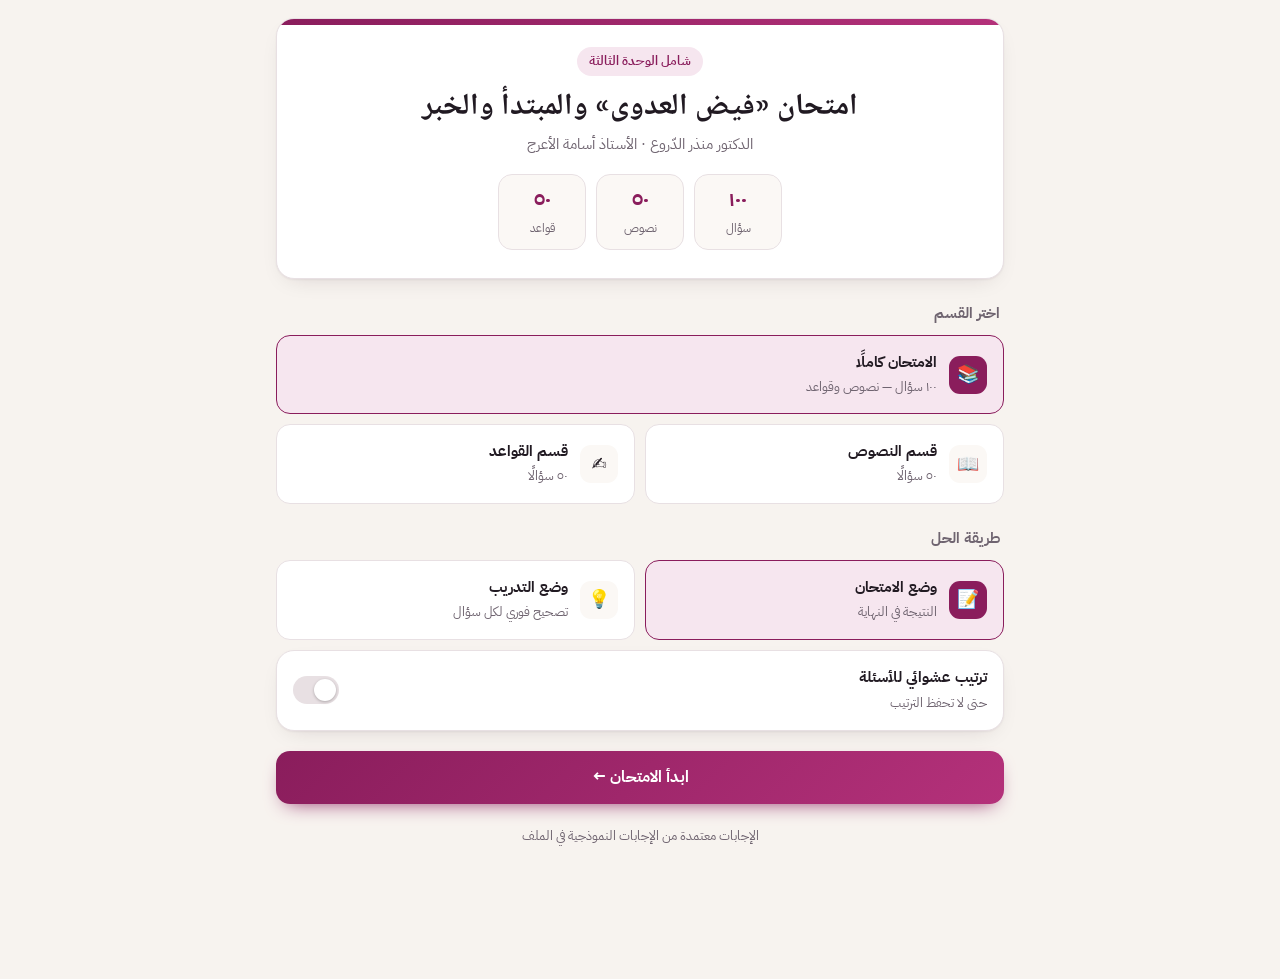
==== index.html @ 23f679b4 "Add interactive Unit 3 exam site Co-Authored-By: Claude Opus 5.5 <noreply@anthropic.com> Claude-Sess" ====
<!DOCTYPE html>
<html lang="ar" dir="rtl">
<head>
<meta charset="utf-8">
<meta name="viewport" content="width=device-width, initial-scale=1">
<title>امتحان الوحدة الثالثة — 100 سؤال</title>
<link rel="preconnect" href="https://fonts.googleapis.com">
<link rel="preconnect" href="https://fonts.gstatic.com" crossorigin>
<link href="https://fonts.googleapis.com/css2?family=IBM+Plex+Sans+Arabic:wght@400;500;600;700&family=Noto+Naskh+Arabic:wght@500;600;700&display=swap" rel="stylesheet">
<style>
:root{
  --bg:#f7f3ef; --surface:#ffffff; --surface-2:#fbf8f5; --ink:#211a22; --muted:#6f6470; --line:#e8e0e3;
  --brand:#8a1d5c; --brand-2:#b4317a; --brand-soft:#f6e6ef; --ok:#1f8a5b; --ok-soft:#e3f4ec; --bad:#c23b3b; --bad-soft:#fbe7e7;
  --warn:#c98a12; --shadow:0 1px 2px rgba(40,10,30,.05),0 8px 24px -12px rgba(40,10,30,.18); --r:18px;
}
@media (prefers-color-scheme:dark){:root{
  --bg:#151116; --surface:#1f1920; --surface-2:#251e26; --ink:#f3ecf1; --muted:#a998a4; --line:#352b35;
  --brand:#e05aa3; --brand-2:#f27dbb; --brand-soft:#3a2032; --ok:#3fbf87; --ok-soft:#173327; --bad:#ef6b6b; --bad-soft:#3a1d1d;
  --shadow:0 1px 2px rgba(0,0,0,.3),0 10px 30px -14px rgba(0,0,0,.6);}}
*{box-sizing:border-box;-webkit-tap-highlight-color:transparent}
html,body{margin:0;background:var(--bg);color:var(--ink);font-family:"IBM Plex Sans Arabic",system-ui,sans-serif;line-height:1.6}
button{font:inherit;color:inherit;cursor:pointer;border:0;background:none}
.wrap{max-width:760px;margin:0 auto;padding:18px 16px 120px}
.hidden{display:none!important}
.card{background:var(--surface);border:1px solid var(--line);border-radius:var(--r);box-shadow:var(--shadow)}
/* start */
.hero{padding:28px 22px;text-align:center;position:relative;overflow:hidden}
.hero::before{content:"";position:absolute;inset:0 0 auto 0;height:6px;background:linear-gradient(90deg,var(--brand),var(--brand-2))}
.eyebrow{display:inline-block;font-size:13px;font-weight:600;color:var(--brand);background:var(--brand-soft);padding:4px 12px;border-radius:99px}
h1{font-family:"Noto Naskh Arabic",serif;font-size:30px;margin:12px 0 4px;line-height:1.35}
.sub{color:var(--muted);margin:0;font-size:15px}
.stats{display:flex;justify-content:center;gap:10px;margin-top:18px;flex-wrap:wrap}
.stat{background:var(--surface-2);border:1px solid var(--line);border-radius:14px;padding:8px 14px;min-width:88px}
.stat b{display:block;font-size:20px;color:var(--brand)}
.stat span{font-size:12px;color:var(--muted)}
.section-title{font-weight:700;font-size:15px;margin:22px 4px 10px;color:var(--muted)}
.choices{display:grid;gap:10px}
.choices.two{grid-template-columns:1fr 1fr}
.choice{display:flex;align-items:center;gap:12px;padding:14px 16px;text-align:right;border:1.5px solid var(--line);border-radius:14px;background:var(--surface);transition:.15s}
.choice .ic{width:38px;height:38px;border-radius:11px;display:grid;place-items:center;background:var(--surface-2);font-size:18px;flex:none}
.choice b{display:block;font-size:15px}
.choice small{color:var(--muted);font-size:12.5px}
.choice[aria-pressed="true"]{border-color:var(--brand);background:var(--brand-soft)}
.choice[aria-pressed="true"] .ic{background:var(--brand);color:#fff}
.toggle-row{display:flex;align-items:center;justify-content:space-between;padding:14px 16px;margin-top:10px}
.switch{width:46px;height:28px;border-radius:99px;background:var(--line);position:relative;transition:.2s;flex:none}
.switch::after{content:"";position:absolute;top:3px;right:3px;width:22px;height:22px;border-radius:50%;background:#fff;transition:.2s;box-shadow:0 1px 3px rgba(0,0,0,.25)}
.switch[aria-checked="true"]{background:var(--brand)}
.switch[aria-checked="true"]::after{right:21px}
.btn{display:inline-flex;align-items:center;justify-content:center;gap:8px;padding:14px 20px;border-radius:14px;font-weight:700;font-size:16px;transition:.15s}
.btn.primary{background:linear-gradient(135deg,var(--brand),var(--brand-2));color:#fff;box-shadow:0 8px 20px -10px var(--brand)}
.btn.primary:active{transform:scale(.98)}
.btn.ghost{border:1.5px solid var(--line);background:var(--surface)}
.btn.block{width:100%}
.resume{margin-top:12px;padding:14px 16px;display:flex;gap:12px;align-items:center;justify-content:space-between;border-color:var(--brand)}
/* quiz */
.topbar{position:sticky;top:0;z-index:10;background:color-mix(in srgb,var(--bg) 88%,transparent);backdrop-filter:blur(10px);-webkit-backdrop-filter:blur(10px);padding:10px 16px 8px;border-bottom:1px solid var(--line)}
.topbar .in{max-width:760px;margin:0 auto}
.tb-row{display:flex;align-items:center;justify-content:space-between;gap:10px}
.pill{font-size:13px;font-weight:600;padding:5px 11px;border-radius:99px;background:var(--surface);border:1px solid var(--line);display:inline-flex;gap:6px;align-items:center}
.progress{height:6px;background:var(--line);border-radius:99px;margin-top:9px;overflow:hidden}
.progress i{display:block;height:100%;background:linear-gradient(90deg,var(--brand),var(--brand-2));border-radius:99px;transition:width .3s}
.qcard{padding:20px 18px;margin-top:16px}
.qmeta{display:flex;justify-content:space-between;align-items:center;margin-bottom:10px}
.tag{font-size:12px;font-weight:700;padding:4px 10px;border-radius:99px;background:var(--brand-soft);color:var(--brand)}
.flag{font-size:13px;color:var(--muted);padding:6px 10px;border-radius:10px;border:1px solid var(--line)}
.flag[aria-pressed="true"]{color:var(--warn);border-color:var(--warn)}
.qnum{font-size:13px;color:var(--muted);font-weight:600}
.qtext{font-family:"Noto Naskh Arabic",serif;font-size:20px;font-weight:600;line-height:1.85;margin:4px 0 16px;white-space:pre-line}
.qtext .quote{display:block;background:var(--surface-2);border-right:4px solid var(--brand);padding:10px 14px;border-radius:10px;margin-bottom:10px;font-size:18.5px}
.opts{display:grid;gap:10px}
.opt{display:flex;gap:12px;align-items:flex-start;text-align:right;padding:13px 14px;border:1.5px solid var(--line);border-radius:14px;background:var(--surface);font-size:16.5px;line-height:1.7;transition:.15s}
.opt .L{width:32px;height:32px;flex:none;border-radius:10px;display:grid;place-items:center;font-weight:700;background:var(--surface-2);border:1px solid var(--line)}
.opt:hover{border-color:color-mix(in srgb,var(--brand) 45%,var(--line))}
.opt.sel{border-color:var(--brand);background:var(--brand-soft)}
.opt.sel .L{background:var(--brand);color:#fff;border-color:var(--brand)}
.opt.right{border-color:var(--ok);background:var(--ok-soft)}
.opt.right .L{background:var(--ok);color:#fff;border-color:var(--ok)}
.opt.wrong{border-color:var(--bad);background:var(--bad-soft)}
.opt.wrong .L{background:var(--bad);color:#fff;border-color:var(--bad)}
.opt[disabled]{cursor:default}
.feedback{margin-top:14px;padding:12px 14px;border-radius:12px;font-weight:600;font-size:15px}
.feedback.ok{background:var(--ok-soft);color:var(--ok)}
.feedback.no{background:var(--bad-soft);color:var(--bad)}
.navbar{position:fixed;bottom:0;left:0;right:0;z-index:10;background:color-mix(in srgb,var(--surface) 92%,transparent);backdrop-filter:blur(12px);-webkit-backdrop-filter:blur(12px);border-top:1px solid var(--line);padding:12px 16px calc(12px + env(safe-area-inset-bottom))}
.navbar .in{max-width:760px;margin:0 auto;display:flex;gap:10px}
.navbar .btn{flex:1;padding:13px 10px}
.navbar .btn.grid{flex:0 0 56px}
/* sheet */
.overlay{position:fixed;inset:0;background:rgba(20,8,16,.45);z-index:30;display:flex;align-items:flex-end;justify-content:center;animation:fade .2s}
.sheet{width:100%;max-width:760px;max-height:82vh;overflow:auto;background:var(--surface);border-radius:22px 22px 0 0;padding:18px 16px calc(20px + env(safe-area-inset-bottom));animation:up .25s}
.sheet h3{margin:0 0 4px;font-size:18px}
.legend{display:flex;gap:12px;flex-wrap:wrap;font-size:12.5px;color:var(--muted);margin:6px 0 14px}
.legend i{display:inline-block;width:12px;height:12px;border-radius:4px;vertical-align:middle;margin-left:4px}
.grid10{display:grid;grid-template-columns:repeat(auto-fill,minmax(44px,1fr));gap:7px}
.cell{height:42px;border-radius:10px;border:1.5px solid var(--line);font-weight:700;font-size:14px;background:var(--surface);position:relative}
.cell.ans{background:var(--brand-soft);border-color:var(--brand);color:var(--brand)}
.cell.cur{outline:2.5px solid var(--ink);outline-offset:1px}
.cell.r{background:var(--ok-soft);border-color:var(--ok);color:var(--ok)}
.cell.w{background:var(--bad-soft);border-color:var(--bad);color:var(--bad)}
.cell.fl::after{content:"";position:absolute;top:4px;left:4px;width:7px;height:7px;border-radius:50%;background:var(--warn)}
.grid-head{font-weight:700;font-size:14px;color:var(--muted);margin:14px 0 8px}
.modal{background:var(--surface);border-radius:20px;padding:22px;max-width:380px;width:calc(100% - 32px);margin:auto;align-self:center;text-align:center;animation:pop .2s}
.modal h3{margin:0 0 6px}
.modal p{color:var(--muted);margin:0 0 18px}
.modal .row{display:flex;gap:10px}
.modal .row .btn{flex:1}
@keyframes fade{from{opacity:0}}@keyframes up{from{transform:translateY(40px);opacity:0}}@keyframes pop{from{transform:scale(.95);opacity:0}}
/* results */
.result-hero{padding:26px 18px;text-align:center}
.ring{width:170px;height:170px;margin:6px auto 10px;position:relative}
.ring svg{transform:rotate(-90deg)}
.ring .val{position:absolute;inset:0;display:grid;place-items:center;align-content:center}
.ring .val b{font-size:40px;line-height:1}
.ring .val span{color:var(--muted);font-size:14px;margin-top:4px}
.grade{font-family:"Noto Naskh Arabic",serif;font-size:24px;font-weight:700;margin:4px 0}
.breakdown{display:grid;grid-template-columns:repeat(3,1fr);gap:10px;margin-top:16px}
.bd{background:var(--surface-2);border:1px solid var(--line);border-radius:14px;padding:12px 6px}
.bd b{display:block;font-size:22px}
.bd span{font-size:12.5px;color:var(--muted)}
.secbars{margin-top:14px;padding:16px}
.sb{margin:6px 0 14px}
.sb:last-child{margin-bottom:4px}
.sb .h{display:flex;justify-content:space-between;font-weight:600;font-size:14.5px;margin-bottom:6px}
.sb .bar{height:10px;border-radius:99px;background:var(--line);overflow:hidden}
.sb .bar i{display:block;height:100%;border-radius:99px;background:linear-gradient(90deg,var(--brand),var(--brand-2))}
.actions{display:grid;grid-template-columns:1fr 1fr;gap:10px;margin-top:14px}
.tabs{display:flex;gap:8px;margin:22px 0 12px;overflow-x:auto}
.tab{padding:8px 14px;border-radius:99px;border:1.5px solid var(--line);font-weight:600;font-size:14px;white-space:nowrap;background:var(--surface)}
.tab[aria-selected="true"]{background:var(--ink);color:var(--bg);border-color:var(--ink)}
.rv{padding:16px;margin-bottom:10px}
.rv .qtext{font-size:17px;margin-bottom:10px}
.rv .opt{font-size:15px;padding:10px 12px}
.rv .opt .L{width:28px;height:28px}
.status{font-size:12px;font-weight:700;padding:3px 9px;border-radius:99px}
.status.ok{background:var(--ok-soft);color:var(--ok)}.status.no{background:var(--bad-soft);color:var(--bad)}.status.skip{background:var(--surface-2);color:var(--muted);border:1px solid var(--line)}
.empty{text-align:center;color:var(--muted);padding:30px}
.foot{text-align:center;color:var(--muted);font-size:12.5px;margin-top:22px}
@media (max-width:420px){h1{font-size:25px}.qtext{font-size:18.5px}.opt{font-size:15.5px}.choices.two{grid-template-columns:1fr}}
</style>
</head>
<body>

<!-- START -->
<section id="start" class="wrap">
  <div class="card hero">
    <span class="eyebrow">شامل الوحدة الثالثة</span>
    <h1>امتحان «فيض العدوى» والمبتدأ والخبر</h1>
    <p class="sub">الدكتور منذر الدّروع · الأستاذ أسامة الأعرج</p>
    <div class="stats">
      <div class="stat"><b>١٠٠</b><span>سؤال</span></div>
      <div class="stat"><b>٥٠</b><span>نصوص</span></div>
      <div class="stat"><b>٥٠</b><span>قواعد</span></div>
    </div>
  </div>
  <div id="resumeBox"></div>

  <div class="section-title">اختر القسم</div>
  <div class="choices" id="secChoices">
    <button class="choice" data-sec="all" aria-pressed="true"><span class="ic">📚</span><span><b>الامتحان كاملًا</b><small>١٠٠ سؤال — نصوص وقواعد</small></span></button>
    <div class="choices two">
      <button class="choice" data-sec="t" aria-pressed="false"><span class="ic">📖</span><span><b>قسم النصوص</b><small>٥٠ سؤالًا</small></span></button>
      <button class="choice" data-sec="g" aria-pressed="false"><span class="ic">✍️</span><span><b>قسم القواعد</b><small>٥٠ سؤالًا</small></span></button>
    </div>
  </div>

  <div class="section-title">طريقة الحل</div>
  <div class="choices two" id="modeChoices">
    <button class="choice" data-mode="exam" aria-pressed="true"><span class="ic">📝</span><span><b>وضع الامتحان</b><small>النتيجة في النهاية</small></span></button>
    <button class="choice" data-mode="practice" aria-pressed="false"><span class="ic">💡</span><span><b>وضع التدريب</b><small>تصحيح فوري لكل سؤال</small></span></button>
  </div>

  <div class="card toggle-row">
    <span><b style="font-size:15px">ترتيب عشوائي للأسئلة</b><br><small style="color:var(--muted)">حتى لا تحفظ الترتيب</small></span>
    <button class="switch" id="shuffleSw" role="switch" aria-checked="false" aria-label="ترتيب عشوائي"></button>
  </div>

  <div style="margin-top:20px"><button class="btn primary block" id="startBtn">ابدأ الامتحان ←</button></div>
  <p class="foot">الإجابات معتمدة من الإجابات النموذجية في الملف</p>
</section>

<!-- QUIZ -->
<section id="quiz" class="hidden">
  <div class="topbar"><div class="in">
    <div class="tb-row">
      <span class="pill" id="counter">١ / ١٠٠</span>
      <span class="pill" id="scorePill" style="display:none"></span>
      <span class="pill">⏱ <span id="timer">00:00</span></span>
      <button class="pill" id="finishTop" style="color:var(--brand);border-color:var(--brand)">إنهاء</button>
    </div>
    <div class="progress"><i id="prog"></i></div>
  </div></div>
  <div class="wrap" style="padding-top:0">
    <div class="card qcard" id="qcard"></div>
  </div>
  <div class="navbar"><div class="in">
    <button class="btn ghost" id="prevBtn">→ السابق</button>
    <button class="btn ghost grid" id="gridBtn" aria-label="خريطة الأسئلة">▦</button>
    <button class="btn primary" id="nextBtn">التالي ←</button>
  </div></div>
</section>

<!-- RESULTS -->
<section id="results" class="wrap hidden"></section>

<div id="layer"></div>

<script>
const KEY_T = "ج ب د ب أ ج ج د أ د ب ب ج ب ب ب ج أ ج أ ج ب د ب ب ج ب ج ج ب ب د ب أ ب أ د ج أ د ج أ ج ج ج ب د د أ د".split(" ");
const KEY_G = "ج أ ب د ب ج أ ب أ ج د ب ج أ ب د أ ج ب د د أ ب ج أ د ج ب أ د ب ج أ أ ج د أ ج ب د أ أ ب د أ ج ب أ د د".split(" ");

const TEXTS = [
["الفنّ النثريّ الذي ينتمي إليه نصّ (فيض العدوى):",["خاطرة","مذكّرات","مقالة علميّة","قصّة قصيرة"]],
["الكتاب الذي أُخذ منه نصّ (فيض العدوى) وقام بترجمته مصطفى إبراهيم فهمي:",["الأدبيّات العلميّة: جائحة الوباء العالمي القادمة (جون ميلر)","الفيض: أمراض الحيوانات المعدية، وجائحة الوباء التالية بين البشر (ديفيد كوامن)","الفيروسات المراوغة: استراتيجية الكمون في العائل الخازن (روبرت ستون)","أمراض العصر: فيض العدوى واستئصال الأمراض الحيوانية (مايكل براون)"]],
["الفرق بين المفترسات والمُمرِضات من حيث تعامل كلٍّ منها مع الفرائس:",["المفترسات وحوش كبيرة نسبيًا تأكل فرائسها من الداخل، والممرضات كائنات دقيقة تأكل فرائسها من الخارج.","الممرضات تتخذ من الكائن الحي عائلًا خازنًا تفترسه من الخارج، والمفترسات تفترسه من الداخل.","الممرضات تهاجم الكائن الحي من الخارج بوصفها كيانًا معديًا، والمفترسات تأكل فرائسها من الداخل.","المفترسات وحوش كبيرة نسبيًا تأكل فرائسها من الخارج، والممرضات وحوش صغيرة تفترسها من الداخل."]],
["(هَلْ يُمْكِنُ لِشَيْءٍ لا يُرى أَنْ يُحيطَ بِنا، وَأَنْ يَكونَ قادِرًا عَلى أَنْ يَهْزِمَ مَدينَةً كامِلَةً؟)\nالأثر الفنيّ الذي حقّقه افتتاح النصّ بأسلوب الاستفهام:",["تقرير حقيقة قدرة الأمراض على هزيمة المدن وتأكيد انتشارها السريع.","جذب الانتباه وإثارة الفضول للتفكير في خطورة الممرضات وقدرتها على الانتشار.","نفي إمكانية رؤية الكائنات الدقيقة التي تسبب الأمراض المعدية وتدميرها.","التعجب من قدرة الكائنات الصغيرة على إرساء نفسها داخل فرائسها من الخارج."]],
["ما يترتّب على (وثوب جرثومةٍ من أحد الحيوانات إلى البشر، وإرساء نفسها فيه):",["حدوث مرضٍ حيوانيّ مشترك؛ ممّا قد يسبّب المرض أو الموت للإنسان.","تحوّل الجرثومة إلى سلالةٍ غير مُعدية تزول مع الوقت.","القضاء التامّ على الناقل الحيوانيّ الأصليّ للجرثومة.","ضعف شدّة الفيروس وتلاشيه داخل الخلايا البشريّة."]],
["معنى كلمة (الكيان) في عبارة: (وَتَنْجَحُ في إرساءِ نَفْسِها فيهِ بِوَصْفِها كِيانًا مُعْدِيًا):",["التجدّد والنموّ","الاستقرار والتثبّت","الذات والوجود","القدرة والتأثير"]],
["القرون في عبارة: على الرغم من الجهود التي بُذلت على مدى قرون، مفردها قرن، ويعني:",["عشرة أعوام.","خمسة وعشرين عامًا.","مئة عام.","ألف عام."]],
["كلّ ممّا يأتي يترتّب على (فهم مصطلح المرض الحيوانيّ المشترك، أو المرض ذي المنشأ الحيوانيّ)، ما عدا:",["معرفة شيء جوهري عن أصول بعض الأمراض القاتلة في هذا العصر.","فهم عناوين تشير إلى التهديد بجائحة وباء عالمي.","فهم أسماء أمراض كإنفلونزا الخنازير وإنفلونزا الطيور وجنون البقر.","السيطرة التامة على حركة الحيوانات داخل أسواق الحيوانات الحية."]],
["وصف الكاتب مصطلح \"المرض الحيوانيّ المشترك\" بأنّه يبدو من المستقبل؛ لأنّ:",["مصيره الاستعمال بكثافة في القرن الحادي والعشرين.","حتمية اختفاء هذه الأمراض سيكون في المستقبل القريب بفضل الطب.","العلماء لم يستطيعوا التعامل معه في الماضي.","قدرته على التحوّل إلى وباء لا يصيب إلا الأجيال القادمة."]],
["(تَبَيَّنَ أَنَّ مَصْدَرَها الأَصْلِيَّ طَيْرٌ مائِيٌّ بَرِّيٌّ، وَقَدْ تَسَبَّبَتْ في وَفاةِ خَمْسَةِ مَلايينِ إِنْسانٍ قَبْلَ أَنْ تَتَراجَعَ إِلى الْخَفاءِ).\nالإحالة التاريخية في هذه العبارة تعود إلى:",["جائحة فيروس كورونا عام ٢٠١٩م.","جميع أنواع الإنفلونزا البشرية المتناثرة.","إنفلونزا الطيور التي انبثقت مؤخرًا.","الإنفلونزا في العامين ١٩١٨-١٩١٩م."]],
["المقصود بكلمة (جائحة) في عبارة: (وَأَنْ نَفْهَمَ عَناوينَ تُشيرُ إِلى التَّهْديدِ بِجائِحَةِ وَباءٍ عالَمِيٍّ):",["المرض المحدود الذي يصيب فئة قليلة من الناس.","الوباء العظيم، والمصيبة التي تحلّ بالناس.","الكارثة الطبيعية كالزلازل والبراكين فقط.","الانخفاض المفاجئ في درجات الحرارة."]],
["يختلف (داء الكَلَب) عن النوع الآخر من الأمراض (الجديدة المتناثرة على نحوٍ لم يُفسَّر) في كونه:",["متناثرًا يصيب عددًا قليلًا ويختفي، بينما الجديدة تنتشر على نحو رهيب.","منتشرًا ومميتًا على نحو رهيب ويقتل بالآلاف، بينما الجديدة تصيب ضحايا قليلين وتختفي لسنوات.","يختبئ داخل العائل الخازن بشكل مستتر، بينما الجديدة تقيم كامنة في الرياح.","يعكس مفعول جرثومة قاتلة، بينما الجديدة لم تنجح في إرساء نفسها بوصفها كيانًا معديًا."]],
["الصفة التي يتميّز بها \"العائل الخازن\" بالنسبة للمرض الذي يحمل جرثومته هي أنّه:",["يعاني من أعراضه المرضية بشدّة.","يموت فور دخول الجرثومة إلى جسده.","لا يعاني هو من المرض.","يتعافى من الجرثومة بعد فترة قصيرة."]],
["يُعرَّف \"العائل الخازن\" بأنّه:",["كائن حيّ ينقل المرض ويعاني من أعراضه بشكل حادّ.","كائن حيّ يحمل الجرثومة المرضية ويؤويها على نحو مزمن، بينما لا يعاني هو من المرض.","جرثومة مرضية تنتشر سريعًا في الهواء والماء.","كائن حيّ يقضي على الجرثومة المرضية في جسده نهائيًا."]],
["المقصود بـ \"استراتيجية الكمون\" هو:",["القضاء التامّ على الجراثيم داخل الكائن الحيّ.","بقاء الجراثيم كامنة داخل العائل الخازن حتى تُتاح لها فرصة الانتقال والانتشار من جديد.","سرعة انتشار الجراثيم المباشرة بين الكائنات دون سكون.","تحوّل الجراثيم إلى كائنات نافعة داخل العائل الخازن."]],
["مفرد كلمة (الجُرذان) ومعناها:",["جَرذة، وهو الصغير من الفئران.","جُرَذ، وهو الكبير من الفئران.","جَريذ، وهو نوع من الزواحف.","جِرذ، وهو الفأر المائي."]],
["(لَكِنَّهُ سَيَظْهَرُ عِنْدَما تَعودُ بِهِ الرّيحُ مِنْ مَكانٍ آخَرَ، أَوْ رُبَّما يَكونُ لا يَزالُ يَتَسَكَّعُ عَنْ قُرْبٍ).\nتفسّر العبارة السابقة سلوك المرض في مرحلة:",["التكاثر داخل الكيان المعدي.","الاكتساح الوبائي الشامل.","الاختفاء المؤقت وعدم الزوال التام.","المقاومة والعلاج الطبي."]],
["المقصود بـ(يتسكّع) في عبارة \"يَتَسَكَّعُ عَنْ قُرْبٍ، هُنا وَهُناكَ، داخِلَ عائِلٍ خازِنٍ\":",["يتجوّل ويدور بلا هدف.","يتربّص بفرائسه بوعي كامل.","يتكاثر بأعداد ضخمة وسريعة.","يختبئ وينتظر الفرصة للقضاء على العائل."]],
["تُعدّ الفيروسات أكثر الجراثيم الممرضة خطرًا للأسباب الآتية، ما عدا:",["قدرتها على التطوّر السريع والمستمر.","إحداثها معدلات عالية من الوفيات.","امتلاكها وسيلة نقل تخصّها للسباحة والجري.","مراوغتها وعدم تأثّرها بالمضادات الحيوية."]],
["المقصود بقول الكاتب: (الفيروسات لا تستطيع أن تجري، ولا أن تمشي، ولا أن تسبح، لكنّها تركب):",["أنّ الفيروسات لا تتحرّك بنفسها، برًّا أو بحرًا، لكنّها تنتقل بوساطة الكائنات الحيّة ووسائل النقل.","فشل الفيروسات في التنقل الذاتي مما يحدّ من قدرتها على الوصول للبشر.","امتلاك الفيروسات أعضاء خاصّة تساعدها على الحركة والتنقّل الذاتي.","عجز الفيروسات التام عن إحداث العدوى خارج العائل الخازن."]],
["(الفيروسات لا تستطيع أن تجري، ولا أن تمشي، ولا أن تسبح، لكنّها تركب) غرض الكاتب من العبارة السابقة:",["ضعف الفيروسات وسهولة القضاء عليها.","أنّ الفيروسات كائنات بطيئة الانتقال لا تستطيع قطع المسافات البعيدة بين الدول.","سرعة انتشار الفيروسات، وخفاؤها، وخطورتها في العالم.","كيفية تكاثر الفيروسات داخل جسد المريض."]],
["جمال التصوير في قول العالِم (ستيفن مورس): «الفيروسات ليس لديها وسيلة تنقّل تخصّها، بيد أنّ كثيرًا منها يسافر حول العالم» هو أنّه صوّر الفيروسات بـ:",["كائنات ضعيفة لا قدرة لها على الحركة أو التأثير.","المسافر الذي ينتقل بين البلدان.","آلات حديثة تتنقل بسرعة فائقة عبر الحدود.","طيور مهاجرة تبحث عن طعامها."]],
["الجذور اللغوية للكلمات الآتية: (محدقة، مراوغة، سينبثق) على الترتيب:",["حدي، ريغ، نبق.","دقق، مرغ، بثق.","حدق، نبق، روغ.","حدق، روغ، بثق."]],
["(نجد في الأدبيات العلمية أنّه إذا كان ثمّة وباء كبير قادم فإنّه سيكون مرضًا حيوانيًا مشتركًا) المقصود بـ\"الأدبيات العلمية\" هو:",["المقالات الأدبية والقصائد التي تتناول القضايا العلمية.","مجموعة المنشورات العلمية في التخصّصات كافّة.","الكتب التاريخية التي توثّق نشأة العلوم القديمة.","الأبحاث الطبية المتخصّصة في الأمراض الحيوانية فقط."]],
["تشير الأدبيات العلمية إلى أنّ الوباء الكبير القادم سيكون:",["مرضًا يقتصر أثره على الحيوانات فقط.","مرضًا حيوانيًا مشتركًا.","مرضًا بكتيريًا ينتقل عبر المياه الملوّثة.","مرضًا ناتجًا عن التغيّرات المناخية المباشرة."]],
["الحادثة الواقعية التي أخرجت تحذيرات عالم الوبائيات (دونالد س. بيرك) من دائرة الاحتمالات النظرية إلى الواقع الملموس:",["جائحة الإنفلونزا عام ١٩١٨م والتي حصدت خمسة ملايين ضحية.","قدرة فيروس الإيدز على المراوغة في القرن الحادي والعشرين.","ظهور فيروس كورونا عام ٢٠١٩م وتحوّله إلى جائحة عالمية غير مسبوقة.","تفشي داء الكلب وجدري القردة في أسواق الحيوانات الحية."]],
["المقصود بالكلمة المخطوط تحتها في عبارة: (وبذلك نوفّر فرصةً لـ«فيض» العدوى):",["زوال","انتشار","إيقاف","كشف"]],
["تكمن أهمية (استشراف المستقبل) في مواجهة الجوائح في كل ما يأتي، ما عدا:",["الاستعداد المبكر لتطوير الأنظمة الصحية الاستيعابية.","نشر الوعي الصحي لتقليل انتقال وانتشار العدوى.","الاستسلام للكوارث الوبائية بوصفها خارج نطاق تحكم البشر.","وضع خطط للاستجابة السريعة والحد من الخسائر البشرية والاقتصادية."]],
["(يَنْبَغي لَنا أَنْ نُدْرِكَ أَنَّ هَذِهِ الأَوْبِئَةَ... تَنْجُمُ عَنْ عَوامِلَ قَدْ يُسَبِّبُها الإِنْسانُ، وَتَقَعُ في نِطاقِ تَحَكُّمِنا).\nيقصد بكلمة (نطاق) في هذا السياق:",["القدرة الجسدية.","البصيرة والفطنة.","الدائرة والحدود.","الاستشراف واليقظة."]],
["الذي يُعدّ خطّ الدفاع الأوّل في مواجهة الوباء أو الجائحة:",["الكوادر الطبية والأدوية المتطوّرة.","وعي الأفراد والمجتمعات، وسرعة الاستجابة.","المشافي الميدانية والأبحاث العلمية.","الإغلاقات الاقتصادية والقوانين الصارمة."]],
["الدور الأساسي لوعي الأفراد والتزامهم بالإجراءات الصحية في مواجهة الأوبئة هو:",["القضاء التامّ على الجراثيم.","الحدّ من انتشار الأوبئة وتقليل انتقال العدوى.","انتهاء الحاجة إلى الرعاية الطبية والعلاج.","سرعة إنتاج المطاعيم واللقاحات المضادة."]],
["كلّ ممّا يأتي من العوامل التي تزيد فرصة (فيض العدوى)، ما عدا:",["زيارة مضامير السباق وكهوف الخفافيش.","الإقامة في فنادق تحوي مرضى غرباء.","العيش بكثافات سكانية عالية في مدن كثيرة.","عدم تناول المضادات الحيوية عند الشعور بالمرض."]],
["(وَنَزورُ أَسْواقَ الحَيَواناتِ الحَيَّةِ، وَكُهوفَ الخَفافيشِ، وَمَضاميرَ السِّباقِ) مفرد كلمة (مضامير) ومعناها:",["ضمير، وهو السريرة والباطن.","مِضمار، وهو ميدان السباق.","مُضمَر، وهو المكان الضيّق.","ضامِر، وهو الشيء النحيف."]],
["المعنى البلاغيّ الذي خرج إليه أسلوب الاستفهام في عبارة: مَن الذي يستطيع أن يجادل في ذلك؟ هو:",["النفي.","التعجّب.","التقرير.","التهكّم."]],
["المقصود بكلمة (كَبْح) في قول الكاتب «إنّ سلوك الناس مهمّ جدًّا في كبح انتشار المرض المعدي» هو:",["الإسراع والتشجيع.","الإيقاف والمنع.","التغيير والتبديل.","الكشف والتشخيص."]],
["الغرض الرئيس الذي سعى الكاتب إلى إبرازه من خلال مقارنته بين الإنسان والفراش هو:",["أنّ الإنسان يمتاز ببصيرته، وقدرته على التفكير بوعي، بخلاف الفراش الذي يتحرّك بدافع الغريزة.","إظهار التشابه السلوكي بين الإنسان والفراش عند التعرّض للمخاطر الصحيّة.","التأكيد على أنّ العواطف والغرائز هي المحرّك الأوّل لقرارات الإنسان والحيوان.","إثبات العجز البشري أمام الأوبئة مقارنةً بسرعة تكيّف الكائنات الأخرى."]],
["(لَعَلَّ هَذا يَبْدو مُضْجِرًا؛ فَما يَعْنيهِ ذَلِكَ هُوَ أَنَّ الجُهْدَ الفَرْدِيَّ...). كلمة (مضجرًا) تدل على أنّ الأمر:",["مدهش ويبعث على التفاؤل.","مرعب ويفوق قدرة تحمّل البشر.","غامض ويصعب استيعابه.","مملّ وباعث على الضيق."]],
["الصورة الفنية في عبارة (أَوْ أَلّا يَسْقُطَ في وَحْلِ الْمُخَدِّراتِ وَإِبَرِ حَقْنِها الْمُلَوَّثَةِ):",["شبّه إبر المخدرات بجرثومة كامنة تهاجم الجسد من الداخل كالوحوش.","شبّه المخدرات بوحل يسهل غسله بمجرد تطبيق الفطنة الفردية.","شبّه المخدرات وحلًا يسقط فيه الإنسان، ويصعب الخروج منه.","شبّه الأمراض الحيوانية المشتركة بالوحل الذي تتكاثر فيه الجراثيم."]],
["جميع الآتية من سمات المقالة العلمية كما ظهرت في نص (فيض العدوى) ما عدا:",["العاطفة الجياشة والإغراق في التخيلات الرمزية المبهمة.","استخدام المصطلحات العلمية كالمرض الحيواني المشترك والعائل الخازن.","الاستناد إلى الحقائق والإحصائيات كعدد ضحايا إنفلونزا عام ١٩١٨م.","الاعتماد على التفسير والتعليل وربط الأسباب بالنتائج كتفسير أسباب انتشار العدوى."]],
["يُعدّ الشرح من سمات المقالة العلميّة، كلّ ممّا يأتي يمثّل هذه السمة، ما عدا:",["\"نعيش بكثافات عالية في مدن كثيرة، نكثّر آلافًا من الماشية والدواجن، كلها محبوسة بأعداد ضخمة..\"","\"نقيم في فنادق فيها غرباء مرضى\"","\"نزور أسواق الحيوانات الحيّة، وكهوف الخفافيش...\"","ذكر جائحة الإنفلونزا في عامي (١٩١٨-١٩١٩م)، ووفاة ملايين البشر بسببها."]],
["\"ثم نثِبُ إلى الطائرات، ونطير عائدين إلى الوطن، وبذلك نوفّر فرصةً لفيض العدوى التي سرعان ما تتحوّل إلى جائحة وبائية\"\nالسّمة الواردة في العبارة السابقة من سمات المقالة العلمية:",["الاستناد إلى الحقائق العلمية","الشرح","التدرّج المنطقيّ","الاعتماد على التفسير والتعليل وربط الأسباب بالنتائج"]],
["من سمات المقالة العلميّة (الاستناد إلى الحقائق العلمية)، العبارة التي تمثّل هذه السّمة:",["ذكر جائحة الإنفلونزا في عامي (١٩١٨-١٩١٩م)، ووفاة ملايين البشر بسببها","\"نقيم في فنادق فيها غرباء مرضى\"","\"نزور أسواق الحيوانات الحيّة، وكهوف الخفافيش...\"","نعيش بكثافات عالية في مدن كثيرة"]],
["يُعدّ استخدام المصطلحات العلمية من سمات المقالة العلميّة، كلّ ممّا يأتي يمثّل هذه السمة ما عدا:",["المرض الحيواني المشترك","الفيروسات","أسباب انتشار العدوى.","العائل الخازن"]],
["ورد مرض (الإيدز) في النص كدليل على:",["سرعة تحول الفيروسات إلى جائحة تقتل خمسة ملايين إنسان سنويًا.","قدرة العائل الخازن على التسكع والاختفاء لسنوات في أسواق الحيوانات.","مسؤولية السلوك البشري المباشرة في نقل الفيروس، وأنه يمثل مرضًا ذا منشأ حيواني.","فشل الأدبيات العلمية في استشراف المستقبل والتنبؤ بانبثاق الفيروسات الوشيكة."]],
["المقصود بكلمة (مُحدِقة) في عبارة: «إنّ الأخطار التي يطرحها المرض الحيوانيّ المشترك مُحدِقةٌ وشديدةٌ»:",["مخفيّة","مميتة","محيطة","بطيئة"]],
["الجذر اللغوي للكلمات (الناجمة، وشيكة، متيقظين) على الترتيب:",["نجو، شيك، يقظ.","نجم، وشك، يقظ.","نجم، شوك، قيظ.","نجو، وشك، قظظ."]],
["كلّ ممّا يلي يُعدّ من القيم الإيجابية التي يشتمل عليها النصّ، ما عدا:",["تعزيز الوعي الصحّي لدى الأفراد.","تحمّل المسؤولية الفردية في الوقاية من الأمراض.","التفكير الواعي في مواجهة الأخطار الصحّية.","الاكتفاء بالدور العلاجي وانتظار التدخّل الطبّي."]],
["كلّ ممّا يأتي من الإجراءات الفردية التي نص عليها الكاتب للحدّ من انتشار الكوارث الوبائية، ما عدا:",["عدم ارتياد مضامير السباق أو لمس الأشياء في الفنادق.","ألا يركب الفرد طائرة وهو يحس بالمرض وألا يسعل دون تغطية فمه.","التوقف عن استهلاك اللحوم والدواجن المحبوسة بأعداد ضخمة.","الامتناع المطلق عن استخدام المضادات الحيوية للسماح للمناعة بالتطور."]],
["(إنّ الأمر يتوقّف على السلوك البشري). يحمل هذا الاستنتاج دلالة على:",["مسؤولية الإنسان المباشرة وقدرته على التحكم في انتشار العدوى أو كبحها.","فشل الجهود من إمكانية استئصال الجراثيم الكامنة في الطبيعة.","عدم جدوى الأدبيات العلمية في ظل تطور الفيروسات المراوغة السريع.","حتمية الجائحة القادمة بغض النظر عن الجهد الفردي والفطنة الفردية."]],
["كلّ ممّا يلي يُعدّ من الإجراءات التي تُسهم في الحدّ من الآثار الكارثية للجوائح المستقبلية، ما عدا:",["نشر الوعي الصحّي بين الناس.","أخذ اللقاحات الوقائية والتطعيمات.","الكشف المبكر عن الأمراض ومراقبة انتشارها.","الاكتفاء بالتدخّل العلاجي بعد تفشّي المرض."]]
];

const GRAMMAR = [
["الجملة التي جاء فيها المبتدأ مصدرًا مؤوّلًا:",["يعجبني أن تلتزمَ بقوانين السير.","عرفتُ أنك تلتزمُ بقوانين السير.","أن تلتزمَ بقوانين السير خيرٌ لك.","أملي أن تلتزمَ بقوانين السير."]],
["صورة الخبر للمبتدأ (النجاح) في جملة: \"النجاحُ طريقُه محفوفٌ بالتحديات المستمرة\":",["جملة اسمية","شبه جملة","مفرد","جملة فعلية"]],
["إعراب كلمة (ذو) في جملة: \"كلُّ من عليها فانٍ، وذو العمل الصالح يبقى أثره مخلدًا\":",["مبتدأ مرفوع وعلامة رفعه الواو لأنه جمع مذكر سالم.","مبتدأ مرفوع وعلامة رفعه الواو لأنه من الأسماء الخمسة.","خبر مرفوع وعلامة رفعه الواو لأنه من الأسماء الخمسة.","فاعل مرفوع وعلامة رفعه الواو لأنه جمع المذكر السالم."]],
["صورة المبتدأ في جملة: \"هذان العالمان الجليلان أسهما في تطوير الأبحاث الطبية\":",["اسم صريح","اسم موصول","ضمير منفصل","اسم إشارة"]],
["الجملة التي جاء فيها الخبر شبه جملة ظرفية:",["السعادةُ في الرضا بما قسمه الله لنا.","القائدُ الفذُّ أمامَ جيشه دائمًا يتصدّرُ الصفوف.","العصفورُ على الشجرةِ.","الحقُّ فوقَ كلِّ اعتبارٍ مهما طال الزمان."]],
["السبب في تقدّم الخبر على المبتدأ في جملة: \"في التأني المستمر وتجنّب التسرعِ سلامةٌ أكيدة\":",["المبتدأ نكرة والخبر مفرد.","المبتدأ معرفة والخبر شبه جملة.","المبتدأ نكرة والخبر شبه جملة.","المبتدأ نكرة والخبر جملة فعلية."]],
["الجملة التي جاء فيها المبتدأ نكرة:",["في قلوبِ المؤمنين رحمةٌ واسعة.","الصبرُ مفتاح الفرج للمهموم.","أنتم أملُ الأمة ومستقبلها.","الذي يعمل بجد يصل لمبتغاه."]],
["إعراب كلمة (نحن) في جملة: \"إنّما نحنُ حراسٌ لهذا الوطن الغالي\":",["اسم إنّ منصوب وعلامة نصبه الفتحة المقدرة.","ضمير منفصل مبني في محل رفع مبتدأ.","خبر إنّ مرفوع وعلامة رفعه الضمة الظاهرة.","ضمير منفصل مبني في محل رفع خبر المبتدأ."]],
["إعراب كلمة (مجالا) في جملة: \"مجالا الهندسة والطب يتطلبان جهدًا مضاعفًا من الطالب\":",["مبتدأ مرفوع وعلامة رفعه الألف لأنه مثنى.","مبتدأ مرفوع وعلامة رفعه الألف لأنه ملحق بالمثنى.","مبتدأ مرفوع وعلامة رفعه الفتحة المقدرة للتعذر.","خبر مقدم مرفوع وعلامة رفعه الألف لأنه مثنى."]],
["السبب في حذف ياء الاسم المنقوص (ساع) في جملة \"المواطنُ المخلصُ ساعٍ لرفعة بلاده\":",["لأنه جاء مبتدأ نكرة وغير مضاف.","لأنه جاء مجرورًا نكرة وغير مضاف.","لأنه جاء خبرًا مرفوعًا نكرة وغير مضاف.","لأنه جاء مضافًا إلى نكرة في حالة الرفع."]],
["الخبر وصورته للمبتدأ (الأشجار) في جملة: \"الأشجارُ الباسقةُ في حديقتنا الواسعةِ تثمرُ كلَّ عامٍ\":",["الباسقةُ / مفرد","كلَّ عامٍ / شبه جملة ظرفية","في حديقتنا / شبه جملة","تثمرُ / جملة فعلية"]],
["إعراب كلمة (الندى) في جملة: \"الندى المتساقطُ على الأزهار صباحًا يبعث الأمل\":",["مبتدأ مرفوع وعلامة رفعه الضمة الظاهرة.","مبتدأ مرفوع وعلامة رفعه الضمة المقدرة للتعذر.","خبر مرفوع وعلامة رفعه الضمة المقدرة للتعذر.","مبتدأ مرفوع وعلامة رفعه الضمة المقدرة للثقل."]],
["الكلمة التي تعرب (مبتدأ ثانٍ) في جملة: \"المدينةُ العريقةُ شوارعُها مزينةٌ بالأضواء الملونة\":",["العريقةُ","مزينةٌ","شوارعُها","المدينةُ"]],
["صورة الخبر في جملة: \"العاملون المخلصون في المصنع مقدّرونَ من الإدارة\":",["اسم مفرد","شبه جملة","جملة فعلية","جملة اسمية"]],
["الجملة التي تتكوّن من (مبتدأ صورته مصدر مؤوّل + خبر صورته اسم مفرد):",["أن تدرس بجد يجعلك ناجحًا.","أن تتصدقَ في السرّ خيرٌ لك.","الصدقة أن تعطي المحتاج.","الذي يصوم رمضان مأجور."]],
["صورة المبتدأ في عبارة: أنْ تُعِدَّ البرنامجَ الإذاعيَّ خيرٌ من الارتجال:",["ضمير منفصل","اسم استفهام","اسم إشارة","مصدر مؤوّل"]],
["الضبط الصحيح لآخر كلمة (رجل) في جملة \"في القرية رجل حكيم يقصده الناس\":",["رجلٌ","رجلاً","رجلٍ","رجلْ"]],
["إعراب كلمة (أخي) في جملة: \"أخِي الأكبرُ سندٌ لي في هذه الحياة\":",["مبتدأ مرفوع وعلامة رفعه الواو لأنه من الأسماء الخمسة، وهو مضاف.","مبتدأ مرفوع وعلامة رفعه الضمة الظاهرة على آخره، وهو مضاف.","مبتدأ مرفوع وعلامة رفعه الضمة المقدرة لاشتغال المحل بالحركة المناسبة، وهو مضاف.","مبتدأ مرفوع وعلامة رفعه الضمة المقدرة للتعذر، وهو مضاف."]],
["صورة الخبر في عبارة: الوطنيّةُ أنْ نسعى لرفعِ اسمِ وطننا في المجالاتِ كافّة:",["جملة اسميّة","مصدر مؤوّل","شبه جملة","جملة فعلية"]],
["صورة المبتدأ في جملة: \"اللواتي شاركنَ في مسابقة القراءة العربية مبدعاتٌ\":",["اسم إشارة","اسم ظاهر","ضمير منفصل","اسم موصول"]],
["الجملة التي جاء فيها المبتدأ ضميرًا منفصلًا:",["الطالبُ هو الذي ينظم وقته.","هذا الوطنُ غالٍ على قلوبنا.","الذين يكتبون التاريخ عظماء.","أنتنَّ صانعاتُ الأجيال القادمة."]],
["المبتدأ في جملة \"الأزهارُ في حديقتنا عطرُها فوّاحٌ يسرُّ الناظرين\":",["الأزهارُ (مبتدأ أول)، وعطرُها (مبتدأ ثانٍ)","حديقتنا (مبتدأ مقدم)","الأزهارُ (مبتدأ أول)، فوّاحٌ (مبتدأ ثانٍ)","فوّاحٌ (مبتدأ مؤخر)"]],
["إعراب كلمة (أبوك) في جملة: \"المديرُ الحازمُ في عمله أبوكَ\":",["مبتدأ مؤخر مرفوع وعلامة رفعه الواو لأنه من الأسماء الخمسة.","خبر المبتدأ مرفوع وعلامة رفعه الواو لأنه من الأسماء الخمسة.","نعت مرفوع وعلامة رفعه الواو لأنه من الأسماء الخمسة.","بدل مرفوع وعلامة رفعه الواو لأنه من الأسماء الخمسة."]],
["الجملة التي حذفت منها ياء الاسم المنقوص لأنه (مبتدأ نكرة):",["القاضي العادلُ ينصفُ المظلومين.","جاء محامٍ يدافع عن الحق.","في المحكمة قاضٍ عادلٌ.","هذا وادٍ عميقٌ في جنوب البلاد."]],
["المبتدأ والخبر على التوالي في جملة: \"للقدسِ في نفوسِ العربِ والمسلمين مكانةٌ لا تُنسى\":",["مكانةٌ - للقدسِ","مكانةٌ - في نفوسِ","العربِ - لا تُنسى","للقدسِ - العربِ"]],
["إعراب كلمة (مرتَعُهُ) في جُملةِ: (الظُّلمُ مرتَعُهُ وخيمٌ):",["مبتدأ أوّل","خبر المبتدأ الأول","خبر المبتدأ الثاني","مبتدأ ثانٍ"]],
["إعراب كلمة (مبدعان) في جملة: \"هذان الشابان اللذان اخترعا الجهاز مبدعان\":",["فاعل مؤخر مرفوع وعلامة رفعه الألف لأنه مثنى.","نعت مرفوع وعلامة رفعه الألف لأنه مثنى.","خبر المبتدأ مرفوع وعلامة رفعه الألف لأنه مثنى.","مبتدأ ثانٍ مرفوع وعلامة رفعه الألف لأنه مثنى."]],
["الجملةُ التي جاءَ فيها المبتدأُ نكرةً، هي:",["عرارٌ من شعراءِ الأردنّ الكبارِ.","في المكتبةِ كتبٌ ومعارفُ جمّةٌ.","عمّانُ عاصمةُ العروبةِ.","العلمُ في الصّدورِ."]],
["إعراب كلمة (مخلصون) في جملة: \"إنّما العاملون في بناء الوطن مخلصون\":",["خبر المبتدأ مرفوع وعلامة رفعه الواو لأنه جمع مذكر سالم.","خبر إنّ مرفوع وعلامة رفعه الواو لأنه جمع مذكر سالم.","نعت مرفوع وعلامة رفعه الواو لأنه جمع مذكر سالم.","مبتدأ مؤخر مرفوع وعلامة رفعه الواو لأنه جمع مذكر سالم."]],
["الخبر في جملة: \"الوطنيةُ الحقيقيةُ أن تبذلَ كلَّ ما تملك في سبيل رفعة بلادك\":",["الحقيقيةُ (اسم مفرد)","في سبيل (شبه جملة)","كلَّ ما تملك (شبه جملة)","أن تبذلَ (مصدر مؤوّل)"]],
["سبب تقدّم الخبر في جملة: \"في التواضعِ رفعةٌ لصاحبه\":",["لأن المبتدأ معرفة والخبر شبه جملة.","لأن المبتدأ نكرة والخبر شبه جملة.","لأن المبتدأ نكرة والخبر مفرد.","لأن المبتدأ معرفة والخبر مفرد."]],
["المبتدأ والخبر وصورتهما في جملة \"نحنُ نزرعُ الأملَ في قلوب اليائسين\":",["نحنُ (اسم إشارة) - نزرعُ (جملة فعلية)","الأملَ (اسم ظاهر) - نزرعُ (جملة فعلية)","نحنُ (ضمير منفصل) - نزرعُ (جملة فعلية)","نحنُ (ضمير متصل) - نزرع (مفرد)"]],
["الجملة التي جاء فيها المبتدأ مصدرًا مؤوّلًا، والخبر مفردًا، هي:",["أنْ تَصْدُقَ فَضيلَةٌ عَظيمَةٌ.","النَّجاحُ أَنْ تُحافِظَ عَلى النَّجاحِ.","الْمُؤْمِنُ الصّادِقُ إنْ وَعَدَ وَفى.","العِلْمُ إنْ نَفَعَ رَفَعَ قَدْرَ صاحِبِهِ."]],
["صورةُ الخبرِ في جملةِ: \"المؤمنونَ متسامحونَ بطبعهم\"، هي:",["مفردٌ.","جملةٌ فعليةٌ.","جملةٌ اسميةٌ.","شبهُ جملةٍ."]],
["الخبر للمبتدأ (القراءة) في جملة: \"القراءةُ المستمرةُ للكتب المتنوعة في العطلة الصيفية تنمّي العقل\":",["المستمرةُ","للكتب المتنوعة","تنمّي العقل","في العطلة"]],
["الفرق الإعرابي في علامة الرفع بين (الندى) و(القاضي) إذا وقعا مبتدأ:",["كلاهما مرفوع بالضمة المقدرة للتعذر.","كلاهما مرفوع بالضمة المقدرة للثقل.","الندى: مقدرة للثقل، والقاضي: مقدرة للتعذر.","الندى: مقدرة للتعذر، والقاضي: مقدرة للثقل."]],
["الجملة التي وقع فيها (المصدر المؤول) خبرًا للمبتدأ:",["الإخلاصُ أن تعملَ في السرِّ كما تعمل في العلن.","أن تصدقَ في قولك منجاةٌ لك.","علمنا أنَّ الامتحانَ سهلٌ.","يجبُ أن تدافعَ عن وطنك."]],
["إعراب كلمة (عظيم) في جملة: \"القائدُ المخلصُ تأثيرُهُ عظيمٌ في أتباعه\":",["صفة مرفوعة للمبتدأ الأول.","خبر المبتدأ الأول مرفوع وعلامة رفعه الضمة.","خبر المبتدأ الثاني مرفوع وعلامة رفعه الضمة.","مبتدأ ثانٍ مؤخر مرفوع وعلامة رفعه الضمة."]],
["الكلمة التي تعرب (مبتدأ مؤخر) في جملة: \"بين ثنايا الكتبِ القديمةِ حكاياتٌ لا تنتهي\":",["ثنايا","حكاياتٌ","الكتب","القديمة"]],
["إعراب الجملة الفعلية (تشتدُّ) في قولنا: \"الرياحُ العاتيةُ في فصل الشتاء تشتدُّ ليلًا\":",["في محل نصب حال.","في محل رفع نعت.","في محل جر مضاف إليه.","في محل رفع خبر المبتدأ."]],
["إعراب كلمة (عيسى) في جملة: \"عيسى طالبٌ مجتهدٌ يطمح لدراسة الطب\":",["مبتدأ مرفوع وعلامة رفعه الضمة المقدرة للتعذر.","مبتدأ مرفوع وعلامة رفعه الضمة المقدرة للثقل.","خبر مقدم مرفوع وعلامة رفعه الضمة المقدرة.","اسم ظاهر مبني في محل رفع مبتدأ."]],
["المبتدأ في جملة: \"إنّما الصدقُ نجاةٌ من كلّ شرّ\":",["الصدق","إنّما","نجاةٌ","شرّ"]],
["الخبر وصورته في جملة: \"مفتاحُ النجاحِ بين يديك، فابذل جهدك\":",["النجاحِ / مفرد","بين يديك / شبه جملة ظرفية","جهدك / اسم مفرد","ابذل / جملة فعلية"]],
["إعراب كلمة (كتابا) في جملة: \"كتابا التاريخِ واللغةِ العربية مفيدان جدًا\":",["مبتدأ مرفوع وعلامة رفعه الفتحة المقدرة.","مبتدأ مرفوع وعلامة رفعه الألف لأنه ملحق بالمثنى.","خبر مقدم مرفوع وعلامة رفعه الألف لأنه مثنى.","مبتدأ مرفوع وعلامة رفعه الألف لأنه مثنى."]],
["موقع الجملة الاسمية (أخلاقُهم حميدةٌ) في قولنا: \"أبناءُ قريتنا أخلاقُهم حميدةٌ\":",["في محل رفع خبر المبتدأ الأول.","في محل رفع خبر المبتدأ الثاني.","في محل جر مضاف إليه.","في محل نصب صفة."]],
["إعراب كلمة (وطني) في جملة: \"وطنِي يسكن في وجداني أينما ارتحلت\":",["مبتدأ مرفوع وعلامة رفعه الضمة المقدرة للثقل.","مبتدأ مرفوع وعلامة رفعه الضمة المقدرة للتعذر.","مبتدأ مرفوع وعلامة رفعه الضمة المقدرة لاشتغال المحل بالحركة المناسبة.","مبتدأ مرفوع وعلامة رفعه الياء لأنه مضاف."]],
["الجملة التي تتضمن (اسمًا موصولًا مبنيًا في محل رفع مبتدأ):",["أحترمُ الذي يفي بوعده.","الذين يخلصون في عملهم ناجحون.","سلمتُ على التي تفوقت في المسابقة.","لعلَّ الذي حضرَ يحمل الأخبار."]],
["صورة الخبر في جملة: \"الأصدقاءُ الأوفياءُ في أوقات الشدةِ داعمونَ لنا\":",["مفرد","شبه جملة جار ومجرور","شبه جملة ظرفية","جملة فعلية"]],
["المبتدأ وصورته في جملة: \"أنتم جيلُ المستقبلِ الواعدُ\":",["جيلُ / اسم مفرد","أنتم / اسم إشارة","المستقبلِ / اسم ظاهر","أنتم / ضمير منفصل"]],
["الضبط الصحيح لآخر الكلمتين (الصدق، منجاة) على الترتيب في جملة \"الصدق منجاة لصاحبه\":",["الصدقَ ، منجاةً","الصدقِ ، منجاةٍ","الصدقُ ، منجاةً","الصدقُ ، منجاةٌ"]]
];

const AR = n => String(n).replace(/\d/g, d => "٠١٢٣٤٥٦٧٨٩"[d]);
const LET = ["أ","ب","ج","د"];
const ALL = [
  ...TEXTS.map((q,i)=>({id:"t"+(i+1),sec:"t",n:i+1,text:q[0],opts:q[1],ans:LET.indexOf(KEY_T[i])})),
  ...GRAMMAR.map((q,i)=>({id:"g"+(i+1),sec:"g",n:i+1,text:q[0],opts:q[1],ans:LET.indexOf(KEY_G[i])}))
];
const SECNAME = {t:"النصوص", g:"القواعد"};
const store = {
  get(k){try{return JSON.parse(localStorage.getItem(k))}catch(e){return null}},
  set(k,v){try{localStorage.setItem(k,JSON.stringify(v))}catch(e){}},
  del(k){try{localStorage.removeItem(k)}catch(e){}}
};
const SKEY = "unit3-exam-v1";
const $ = s => document.querySelector(s);
const esc = s => s.replace(/[&<>"]/g, c => ({"&":"&amp;","<":"&lt;",">":"&gt;",'"':"&quot;"}[c]));

let cfg = {sec:"all", mode:"exam", shuffle:false};
let S = null; // {ids, answers:{}, flags:{}, i, elapsed, mode, sec, done}
let tick = null;

function fmt(s){const m=Math.floor(s/60), x=s%60; return AR(String(m).padStart(2,"0")+":"+String(x).padStart(2,"0"));}
function qById(id){return ALL.find(q=>q.id===id)}
function show(id){["start","quiz","results"].forEach(x=>$("#"+x).classList.toggle("hidden",x!==id)); window.scrollTo(0,0);}

/* ---- start screen ---- */
function pick(groupSel, attr, val){
  document.querySelectorAll(groupSel+" [data-"+attr+"]").forEach(b=>b.setAttribute("aria-pressed", b.dataset[attr]===val));
}
document.querySelectorAll("[data-sec]").forEach(b=>b.onclick=()=>{cfg.sec=b.dataset.sec;pick("#secChoices","sec",cfg.sec)});
document.querySelectorAll("[data-mode]").forEach(b=>b.onclick=()=>{cfg.mode=b.dataset.mode;pick("#modeChoices","mode",cfg.mode)});
$("#shuffleSw").onclick=e=>{cfg.shuffle=!cfg.shuffle;e.currentTarget.setAttribute("aria-checked",cfg.shuffle)};
$("#startBtn").onclick=()=>{
  let ids = ALL.filter(q=>cfg.sec==="all"||q.sec===cfg.sec).map(q=>q.id);
  newSession(ids, cfg.mode, cfg.sec);
};
function newSession(ids, mode, sec){
  if(cfg.shuffle){for(let i=ids.length-1;i>0;i--){const j=Math.floor(Math.random()*(i+1));[ids[i],ids[j]]=[ids[j],ids[i]]}}
  S = {ids, answers:{}, flags:{}, i:0, elapsed:0, mode, sec, done:false};
  save(); startQuiz();
}
function renderResume(){
  const s = store.get(SKEY); const box = $("#resumeBox");
  if(s && !s.done && s.ids && Object.keys(s.answers).length){
    const n=Object.keys(s.answers).length;
    box.innerHTML = `<div class="card resume"><span><b>عندك امتحان لم يكتمل</b><br><small style="color:var(--muted)">أجبت ${AR(n)} من ${AR(s.ids.length)} · ${fmt(s.elapsed)}</small></span><span style="display:flex;gap:8px"><button class="btn ghost" id="discard" style="padding:10px 12px">حذف</button><button class="btn primary" id="resume" style="padding:10px 14px">أكمل</button></span></div>`;
    $("#resume").onclick=()=>{S=s;startQuiz()};
    $("#discard").onclick=()=>{store.del(SKEY);box.innerHTML=""};
  } else box.innerHTML="";
}
function save(){ if(S) store.set(SKEY,S); }

/* ---- quiz ---- */
function startQuiz(){
  show("quiz"); renderQ();
  clearInterval(tick);
  tick = setInterval(()=>{S.elapsed++; $("#timer").textContent=fmt(S.elapsed); if(S.elapsed%5===0) save();},1000);
  $("#timer").textContent=fmt(S.elapsed);
}
function renderQ(){
  const q = qById(S.ids[S.i]); const a = S.answers[q.id]; const total=S.ids.length;
  const practice = S.mode==="practice"; const locked = practice && a!==undefined;
  $("#counter").textContent = AR(S.i+1)+" / "+AR(total);
  const answered = Object.keys(S.answers).length;
  $("#prog").style.width = (answered/total*100)+"%";
  if(practice){
    const right = S.ids.filter(id=>S.answers[id]!==undefined && S.answers[id]===qById(id).ans).length;
    $("#scorePill").style.display=""; $("#scorePill").innerHTML = `✓ ${AR(right)} <span style="color:var(--muted)">·</span> ✗ ${AR(answered-right)}`;
  } else $("#scorePill").style.display="none";

  let txt = esc(q.text);
  const parts = txt.split("\n");
  if(parts.length>1) txt = `<span class="quote">${parts[0]}</span>${parts.slice(1).join("<br>")}`;

  let html = `<div class="qmeta"><span class="tag">${SECNAME[q.sec]} · س${AR(q.n)}</span>
    <button class="flag" id="flagBtn" aria-pressed="${!!S.flags[q.id]}">${S.flags[q.id]?"★ مُعلَّم":"☆ علّم للمراجعة"}</button></div>
    <div class="qtext">${txt}</div><div class="opts">`;
  q.opts.forEach((o,k)=>{
    let cls="opt";
    if(locked){ if(k===q.ans) cls+=" right"; else if(k===a) cls+=" wrong"; }
    else if(a===k) cls+=" sel";
    html += `<button class="${cls}" data-k="${k}" ${locked?"disabled":""}><span class="L">${LET[k]}</span><span>${esc(o)}</span></button>`;
  });
  html += `</div>`;
  if(locked){
    html += a===q.ans ? `<div class="feedback ok">✓ إجابة صحيحة، أحسنت!</div>`
                      : `<div class="feedback no">✗ الإجابة الصحيحة: (${LET[q.ans]}) ${esc(q.opts[q.ans])}</div>`;
  }
  $("#qcard").innerHTML = html;
  $("#qcard").querySelectorAll(".opt").forEach(b=>b.onclick=()=>choose(+b.dataset.k));
  $("#flagBtn").onclick=()=>{S.flags[q.id]=!S.flags[q.id]; if(!S.flags[q.id]) delete S.flags[q.id]; save(); renderQ();};
  $("#prevBtn").disabled = S.i===0; $("#prevBtn").style.opacity = S.i===0?.4:1;
  $("#nextBtn").textContent = S.i===total-1 ? "إنهاء وعرض النتيجة ✓" : "التالي ←";
}
function choose(k){
  const q = qById(S.ids[S.i]);
  if(S.mode==="practice" && S.answers[q.id]!==undefined) return;
  S.answers[q.id]=k; save(); renderQ();
  if(S.mode==="exam" && S.i < S.ids.length-1) setTimeout(()=>{ if(qById(S.ids[S.i]).id===q.id){S.i++;renderQ();window.scrollTo({top:0,behavior:"smooth"});} }, 260);
}
$("#prevBtn").onclick=()=>{ if(S.i>0){S.i--;save();renderQ();window.scrollTo(0,0);} };
$("#nextBtn").onclick=()=>{ if(S.i<S.ids.length-1){S.i++;save();renderQ();window.scrollTo(0,0);} else confirmFinish(); };
$("#finishTop").onclick=confirmFinish;
$("#gridBtn").onclick=openGrid;

function closeLayer(){ $("#layer").innerHTML=""; }
function openGrid(){
  const groups = {};
  S.ids.forEach((id,idx)=>{const q=qById(id);(groups[q.sec]=groups[q.sec]||[]).push([id,idx])});
  let h = `<div class="overlay" id="ov"><div class="sheet"><h3>خريطة الأسئلة</h3>
   <div class="legend"><span><i style="background:var(--brand-soft);border:1.5px solid var(--brand)"></i>مُجاب</span><span><i style="border:1.5px solid var(--line)"></i>لم يُجب</span><span><i style="background:var(--warn);border-radius:50%"></i>مُعلَّم</span></div>`;
  for(const sec of Object.keys(groups)){
    if(Object.keys(groups).length>1) h+=`<div class="grid-head">${SECNAME[sec]}</div>`;
    h+=`<div class="grid10">`;
    groups[sec].forEach(([id,idx])=>{
      const q=qById(id), a=S.answers[id];
      let c="cell";
      if(a!==undefined) c += S.mode==="practice" ? (a===q.ans?" r":" w") : " ans";
      if(S.flags[id]) c+=" fl"; if(idx===S.i) c+=" cur";
      h+=`<button class="${c}" data-idx="${idx}">${AR(idx+1)}</button>`;
    });
    h+=`</div>`;
  }
  h+=`<div style="margin-top:16px;display:flex;gap:10px"><button class="btn ghost" style="flex:1" id="closeG">إغلاق</button><button class="btn primary" style="flex:1" id="finG">إنهاء الامتحان</button></div></div></div>`;
  $("#layer").innerHTML=h;
  $("#ov").onclick=e=>{if(e.target.id==="ov")closeLayer()};
  $("#closeG").onclick=closeLayer;
  $("#finG").onclick=()=>{closeLayer();confirmFinish()};
  document.querySelectorAll(".cell").forEach(b=>b.onclick=()=>{S.i=+b.dataset.idx;save();closeLayer();renderQ();window.scrollTo(0,0)});
}
function confirmFinish(){
  const left = S.ids.length - Object.keys(S.answers).length;
  $("#layer").innerHTML = `<div class="overlay" id="ov"><div class="modal">
    <div style="font-size:40px">${left? "⚠️":"🎯"}</div>
    <h3>${left? "باقي "+AR(left)+" سؤال بدون إجابة":"جاهز لعرض النتيجة؟"}</h3>
    <p>${left? "الأسئلة غير المجابة تُحسب خطأ. متأكد أنك تريد الإنهاء؟":"أجبت عن كل الأسئلة."}</p>
    <div class="row"><button class="btn ghost" id="cBack">${left?"أكمل الحل":"رجوع"}</button><button class="btn primary" id="cGo">اعرض نتيجتي</button></div></div></div>`;
  $("#cBack").onclick=closeLayer; $("#cGo").onclick=()=>{closeLayer();finish()};
}

/* ---- results ---- */
let rvFilter="wrong";
function finish(){
  clearInterval(tick); S.done=true; save(); renderResults(); show("results");
}
function gradeOf(p){
  if(p>=95) return ["ممتاز جدًا! 🏆","أداء استثنائي، أنت جاهز تمامًا."];
  if(p>=85) return ["ممتاز 🌟","مستوى عالٍ، راجع الأخطاء القليلة فقط."];
  if(p>=75) return ["جيد جدًا 👏","قريب من القمة، ركّز على أخطائك."];
  if(p>=65) return ["جيد 👍","أساس جيد، المراجعة سترفعك كثيرًا."];
  if(p>=50) return ["مقبول","تحتاج مراجعة مركّزة للقسم الأضعف."];
  return ["تحتاج مراجعة 💪","راجع الدرس ثم أعد الأخطاء فقط."];
}
function renderResults(){
  const tot=S.ids.length;
  let right=0, wrong=0, skip=0; const per={};
  S.ids.forEach(id=>{const q=qById(id),a=S.answers[id];
    per[q.sec]=per[q.sec]||{r:0,t:0}; per[q.sec].t++;
    if(a===undefined) skip++; else if(a===q.ans){right++;per[q.sec].r++} else wrong++;});
  const pct = Math.round(right/tot*1000)/10;
  const [g,gs]=gradeOf(pct);
  const C=2*Math.PI*72, off=C*(1-right/tot);
  const color = pct>=75?"var(--ok)":pct>=50?"var(--warn)":"var(--bad)";
  let h = `<div class="card result-hero">
    <span class="eyebrow">${S.sec==="all"?"الامتحان كاملًا":"قسم "+SECNAME[S.sec]} · ${S.mode==="practice"?"تدريب":"امتحان"}</span>
    <div class="ring"><svg width="170" height="170" viewBox="0 0 170 170"><circle cx="85" cy="85" r="72" fill="none" stroke="var(--line)" stroke-width="14"/>
      <circle cx="85" cy="85" r="72" fill="none" stroke="${color}" stroke-width="14" stroke-linecap="round" stroke-dasharray="${C}" stroke-dashoffset="${C}" id="arc" style="transition:stroke-dashoffset 1.1s cubic-bezier(.2,.8,.2,1)"/></svg>
      <div class="val"><b>${AR(right)}<span style="font-size:20px;color:var(--muted)">/${AR(tot)}</span></b><span>${AR(pct)}٪</span></div></div>
    <div class="grade">${g}</div><p class="sub">${gs}</p>
    <div class="breakdown">
      <div class="bd"><b style="color:var(--ok)">${AR(right)}</b><span>صحيحة</span></div>
      <div class="bd"><b style="color:var(--bad)">${AR(wrong)}</b><span>خاطئة</span></div>
      <div class="bd"><b>${fmt(S.elapsed)}</b><span>الوقت</span></div>
    </div>
    ${skip?`<p class="sub" style="margin-top:10px">${AR(skip)} بدون إجابة (محسوبة خطأ)</p>`:""}
  </div>`;
  if(Object.keys(per).length>1){
    h+=`<div class="card secbars">`;
    for(const s of Object.keys(per)){const p=per[s];h+=`<div class="sb"><div class="h"><span>${SECNAME[s]}</span><span>${AR(p.r)} / ${AR(p.t)} · ${AR(Math.round(p.r/p.t*100))}٪</span></div><div class="bar"><i style="width:${p.r/p.t*100}%"></i></div></div>`}
    h+=`</div>`;
  }
  h+=`<div class="actions">
    <button class="btn primary" id="retryWrong" ${wrong+skip?"":"disabled style='opacity:.5'"}>أعد الأخطاء (${AR(wrong+skip)})</button>
    <button class="btn ghost" id="again">امتحان جديد</button></div>
    <div class="tabs" role="tablist">
      <button class="tab" data-f="wrong" aria-selected="${rvFilter==="wrong"}">الأخطاء (${AR(wrong+skip)})</button>
      <button class="tab" data-f="flag" aria-selected="${rvFilter==="flag"}">المُعلَّمة (${AR(Object.keys(S.flags).length)})</button>
      <button class="tab" data-f="all" aria-selected="${rvFilter==="all"}">كل الأسئلة</button>
    </div><div id="rvList"></div>`;
  $("#results").innerHTML=h;
  requestAnimationFrame(()=>requestAnimationFrame(()=>{$("#arc").style.strokeDashoffset=off}));
  document.querySelectorAll(".tab").forEach(t=>t.onclick=()=>{rvFilter=t.dataset.f;document.querySelectorAll(".tab").forEach(x=>x.setAttribute("aria-selected",x===t));renderReview()});
  $("#again").onclick=()=>{store.del(SKEY);S=null;renderResume();show("start")};
  $("#retryWrong").onclick=()=>{const ids=S.ids.filter(id=>S.answers[id]!==qById(id).ans);if(ids.length){const sec=S.sec;newSession(ids,S.mode,sec)}};
  renderReview();
}
function renderReview(){
  const list = S.ids.filter(id=>{const q=qById(id),a=S.answers[id];
    if(rvFilter==="wrong") return a!==q.ans; if(rvFilter==="flag") return S.flags[id]; return true;});
  if(!list.length){$("#rvList").innerHTML=`<div class="empty">${rvFilter==="wrong"?"🎉 لا توجد أخطاء!":"لا يوجد شيء هنا"}</div>`;return}
  $("#rvList").innerHTML = list.map(id=>{
    const q=qById(id), a=S.answers[id];
    const st = a===undefined?`<span class="status skip">بدون إجابة</span>`: a===q.ans?`<span class="status ok">صحيحة</span>`:`<span class="status no">خاطئة</span>`;
    let t=esc(q.text).split("\n"); t = t.length>1?`<span class="quote">${t[0]}</span>${t.slice(1).join("<br>")}`:t[0];
    return `<div class="card rv"><div class="qmeta"><span class="tag">${SECNAME[q.sec]} · س${AR(q.n)}</span>${st}</div>
      <div class="qtext">${t}</div><div class="opts">${q.opts.map((o,k)=>{
        let c="opt"; if(k===q.ans)c+=" right"; else if(k===a)c+=" wrong";
        return `<div class="${c}"><span class="L">${LET[k]}</span><span>${esc(o)}</span></div>`}).join("")}</div></div>`;
  }).join("");
}

/* init */
(function(){
  const s=store.get(SKEY);
  if(s && s.done && s.ids){S=s;renderResults();show("results");}
  else renderResume();
})();
</script>
</body>
</html>
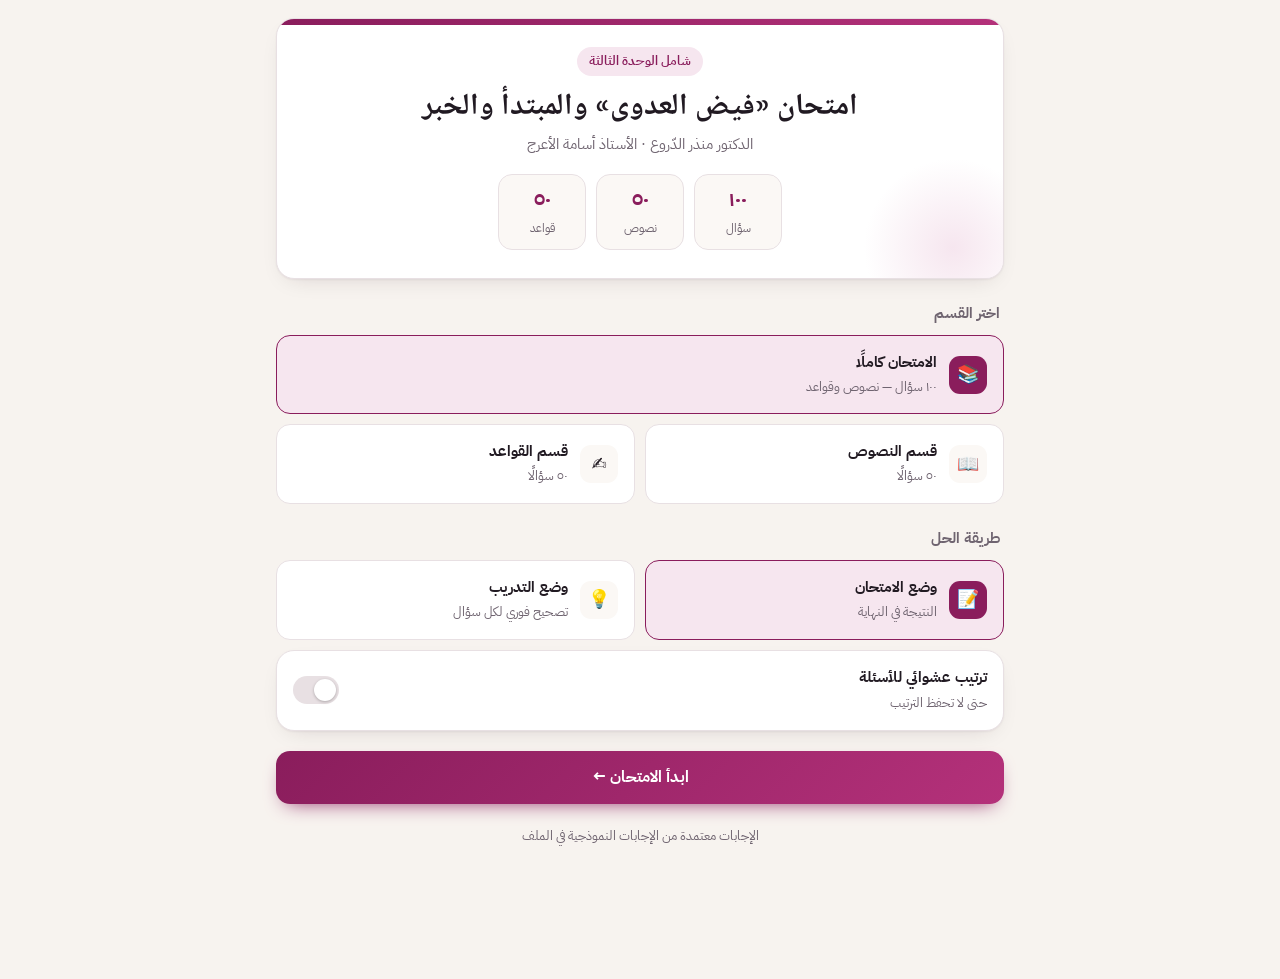
==== commit 1262a05b: "Polish site: faster load, link preview, icon, keyboard, share, fixes - Fix: question position now sa" ====
--- a/index.html
+++ b/index.html
@@ -2,11 +2,25 @@
 <html lang="ar" dir="rtl">
 <head>
 <meta charset="utf-8">
-<meta name="viewport" content="width=device-width, initial-scale=1">
+<meta name="viewport" content="width=device-width, initial-scale=1, viewport-fit=cover">
 <title>امتحان الوحدة الثالثة — 100 سؤال</title>
+<meta name="description" content="امتحان تفاعلي شامل للوحدة الثالثة: نص «فيض العدوى» والمبتدأ والخبر — 100 سؤال مع النتيجة الفورية ومراجعة الأخطاء.">
+<meta name="theme-color" content="#8a1d5c" media="(prefers-color-scheme: light)">
+<meta name="theme-color" content="#151116" media="(prefers-color-scheme: dark)">
+<meta name="apple-mobile-web-app-capable" content="yes">
+<meta name="apple-mobile-web-app-title" content="امتحان الوحدة ٣">
+<meta property="og:type" content="website">
+<meta property="og:title" content="امتحان الوحدة الثالثة — 100 سؤال">
+<meta property="og:description" content="حلّ الامتحان أونلاين واعرف نتيجتك فورًا · نصوص وقواعد">
+<meta property="og:image" content="https://imissherhz-source.github.io/unit3-exam/og.png">
+<meta property="og:url" content="https://imissherhz-source.github.io/unit3-exam/">
+<meta name="twitter:card" content="summary_large_image">
+<link rel="icon" href="icon.svg" type="image/svg+xml">
+<link rel="apple-touch-icon" href="apple-touch-icon.png">
 <link rel="preconnect" href="https://fonts.googleapis.com">
 <link rel="preconnect" href="https://fonts.gstatic.com" crossorigin>
-<link href="https://fonts.googleapis.com/css2?family=IBM+Plex+Sans+Arabic:wght@400;500;600;700&family=Noto+Naskh+Arabic:wght@500;600;700&display=swap" rel="stylesheet">
+<link rel="preload" as="style" href="https://fonts.googleapis.com/css2?family=IBM+Plex+Sans+Arabic:wght@400;500;600;700&family=Noto+Naskh+Arabic:wght@500;600;700&display=swap">
+<link href="https://fonts.googleapis.com/css2?family=IBM+Plex+Sans+Arabic:wght@400;500;600;700&family=Noto+Naskh+Arabic:wght@500;600;700&display=swap" rel="stylesheet" media="print" onload="this.media='all'">
 <style>
 :root{
   --bg:#f7f3ef; --surface:#ffffff; --surface-2:#fbf8f5; --ink:#211a22; --muted:#6f6470; --line:#e8e0e3;
@@ -136,6 +150,22 @@
 .status.ok{background:var(--ok-soft);color:var(--ok)}.status.no{background:var(--bad-soft);color:var(--bad)}.status.skip{background:var(--surface-2);color:var(--muted);border:1px solid var(--line)}
 .empty{text-align:center;color:var(--muted);padding:30px}
 .foot{text-align:center;color:var(--muted);font-size:12.5px;margin-top:22px}
+.pill{min-height:40px}
+button.pill{min-width:56px;justify-content:center}
+.flag{min-height:40px}
+:focus-visible{outline:3px solid var(--brand-2);outline-offset:2px;border-radius:12px}
+.opt{animation:in .25s both}
+.opt:nth-child(2){animation-delay:.03s}.opt:nth-child(3){animation-delay:.06s}.opt:nth-child(4){animation-delay:.09s}
+.opt:active:not([disabled]){transform:scale(.985)}
+@keyframes in{from{opacity:0;transform:translateY(6px)}}
+.kbd{display:none;color:var(--muted);font-size:12.5px;text-align:center;margin-top:12px}
+.kbd b{display:inline-block;min-width:22px;padding:0 6px;border:1px solid var(--line);border-bottom-width:2px;border-radius:6px;background:var(--surface);font-size:12px;margin:0 2px}
+@media (hover:hover) and (pointer:fine){.kbd{display:block}}
+.hero::after{content:"";position:absolute;inset:auto -40px -60px auto;width:180px;height:180px;border-radius:50%;background:radial-gradient(circle,var(--brand-soft),transparent 70%);pointer-events:none}
+#confetti{position:fixed;inset:0;pointer-events:none;z-index:50}
+.share-row{display:grid;grid-template-columns:1fr;gap:10px;margin-top:10px}
+.toast{position:fixed;bottom:calc(24px + env(safe-area-inset-bottom));left:50%;transform:translateX(-50%);background:var(--ink);color:var(--bg);padding:10px 18px;border-radius:99px;font-weight:600;font-size:14px;z-index:60;animation:pop .2s}
+@media (prefers-reduced-motion:reduce){*,*::before,*::after{animation:none!important;transition:none!important}}
 @media (max-width:420px){h1{font-size:25px}.qtext{font-size:18.5px}.opt{font-size:15.5px}.choices.two{grid-template-columns:1fr}}
 </style>
 </head>
@@ -191,7 +221,8 @@
     <div class="progress"><i id="prog"></i></div>
   </div></div>
   <div class="wrap" style="padding-top:0">
-    <div class="card qcard" id="qcard"></div>
+    <div class="card qcard" id="qcard" aria-live="polite"></div>
+    <div class="kbd">اختصارات: <b>1</b>–<b>4</b> للاختيار · <b>←</b> التالي · <b>→</b> السابق · <b>F</b> تعليم · <b>M</b> الخريطة</div>
   </div>
   <div class="navbar"><div class="in">
     <button class="btn ghost" id="prevBtn">→ السابق</button>
@@ -204,6 +235,7 @@
 <section id="results" class="wrap hidden"></section>
 
 <div id="layer"></div>
+<canvas id="confetti" aria-hidden="true"></canvas>
 
 <script>
 const KEY_T = "ج ب د ب أ ج ج د أ د ب ب ج ب ب ب ج أ ج أ ج ب د ب ب ج ب ج ج ب ب د ب أ ب أ د ج أ د ج أ ج ج ج ب د د أ د".split(" ");
@@ -370,7 +402,7 @@
 function startQuiz(){
   show("quiz"); renderQ();
   clearInterval(tick);
-  tick = setInterval(()=>{S.elapsed++; $("#timer").textContent=fmt(S.elapsed); if(S.elapsed%5===0) save();},1000);
+  tick = setInterval(()=>{if(document.hidden||!S||S.done)return; S.elapsed++; $("#timer").textContent=fmt(S.elapsed); if(S.elapsed%5===0) save();},1000);
   $("#timer").textContent=fmt(S.elapsed);
 }
 function renderQ(){
@@ -412,12 +444,42 @@
   const q = qById(S.ids[S.i]);
   if(S.mode==="practice" && S.answers[q.id]!==undefined) return;
   S.answers[q.id]=k; save(); renderQ();
-  if(S.mode==="exam" && S.i < S.ids.length-1) setTimeout(()=>{ if(qById(S.ids[S.i]).id===q.id){S.i++;renderQ();window.scrollTo({top:0,behavior:"smooth"});} }, 260);
+  if(S.mode==="exam" && S.i < S.ids.length-1) setTimeout(()=>{ if(S && !S.done && S.ids[S.i]===q.id){S.i++;save();renderQ();window.scrollTo({top:0,behavior:"smooth"});} }, 260);
 }
 $("#prevBtn").onclick=()=>{ if(S.i>0){S.i--;save();renderQ();window.scrollTo(0,0);} };
 $("#nextBtn").onclick=()=>{ if(S.i<S.ids.length-1){S.i++;save();renderQ();window.scrollTo(0,0);} else confirmFinish(); };
 $("#finishTop").onclick=confirmFinish;
 $("#gridBtn").onclick=openGrid;
+document.addEventListener("visibilitychange",()=>{ if(document.hidden) save(); });
+document.addEventListener("keydown",e=>{
+  if($("#quiz").classList.contains("hidden") || e.ctrlKey || e.metaKey || e.altKey) return;
+  const ov = $("#ov");
+  if(e.key==="Escape" && ov){ closeLayer(); return; }
+  if(ov) return;
+  const map={"1":0,"2":1,"3":2,"4":3,"أ":0,"ب":1,"ج":2,"د":3};
+  if(e.key in map){ e.preventDefault(); choose(map[e.key]); }
+  else if(e.key==="ArrowLeft"||e.key==="Enter"){ e.preventDefault(); $("#nextBtn").click(); }
+  else if(e.key==="ArrowRight"){ e.preventDefault(); $("#prevBtn").click(); }
+  else if(e.key.toLowerCase()==="f"){ $("#flagBtn")?.click(); }
+  else if(e.key.toLowerCase()==="m"){ openGrid(); }
+});
+function toast(msg){ const t=document.createElement("div"); t.className="toast"; t.textContent=msg; document.body.appendChild(t); setTimeout(()=>t.remove(),2200); }
+function confetti(){
+  if(matchMedia("(prefers-reduced-motion: reduce)").matches) return;
+  const c=$("#confetti"), x=c.getContext("2d"), dpr=devicePixelRatio||1;
+  c.width=innerWidth*dpr; c.height=innerHeight*dpr; x.scale(dpr,dpr);
+  const cols=["#8a1d5c","#e05aa3","#1f8a5b","#f2b632","#3b82f6"];
+  const P=Array.from({length:140},()=>({x:innerWidth/2+(Math.random()-.5)*120,y:innerHeight*.35,vx:(Math.random()-.5)*12,vy:-Math.random()*13-4,r:Math.random()*6+4,c:cols[Math.random()*5|0],a:Math.random()*6,va:(Math.random()-.5)*.3}));
+  let f=0; (function step(){ x.clearRect(0,0,innerWidth,innerHeight);
+    P.forEach(p=>{p.vy+=.35;p.vx*=.99;p.x+=p.vx;p.y+=p.vy;p.a+=p.va;x.save();x.translate(p.x,p.y);x.rotate(p.a);x.fillStyle=p.c;x.fillRect(-p.r/2,-p.r/4,p.r,p.r/2);x.restore();});
+    if(++f<150) requestAnimationFrame(step); else x.clearRect(0,0,innerWidth,innerHeight); })();
+}
+async function shareResult(right,tot,pct){
+  const url="https://imissherhz-source.github.io/unit3-exam/";
+  const text=`جبت ${AR(right)} من ${AR(tot)} (${AR(pct)}٪) في امتحان الوحدة الثالثة 📚 جرّب حظك:`;
+  try{ if(navigator.share){ await navigator.share({title:"امتحان الوحدة الثالثة",text,url}); return; } }catch(e){ if(e.name==="AbortError") return; }
+  try{ await navigator.clipboard.writeText(text+" "+url); toast("انتسخت النتيجة مع الرابط ✓"); }catch(e){ toast(url); }
+}
 
 function closeLayer(){ $("#layer").innerHTML=""; }
 function openGrid(){
@@ -498,6 +560,7 @@
   h+=`<div class="actions">
     <button class="btn primary" id="retryWrong" ${wrong+skip?"":"disabled style='opacity:.5'"}>أعد الأخطاء (${AR(wrong+skip)})</button>
     <button class="btn ghost" id="again">امتحان جديد</button></div>
+    <div class="share-row"><button class="btn ghost" id="shareBtn">📤 شارك نتيجتك مع أصحابك</button></div>
     <div class="tabs" role="tablist">
       <button class="tab" data-f="wrong" aria-selected="${rvFilter==="wrong"}">الأخطاء (${AR(wrong+skip)})</button>
       <button class="tab" data-f="flag" aria-selected="${rvFilter==="flag"}">المُعلَّمة (${AR(Object.keys(S.flags).length)})</button>
@@ -506,6 +569,8 @@
   $("#results").innerHTML=h;
   requestAnimationFrame(()=>requestAnimationFrame(()=>{$("#arc").style.strokeDashoffset=off}));
   document.querySelectorAll(".tab").forEach(t=>t.onclick=()=>{rvFilter=t.dataset.f;document.querySelectorAll(".tab").forEach(x=>x.setAttribute("aria-selected",x===t));renderReview()});
+  $("#shareBtn").onclick=()=>shareResult(right,tot,pct);
+  if(pct>=85 && !S.celebrated){ S.celebrated=true; save(); setTimeout(confetti,400); }
   $("#again").onclick=()=>{store.del(SKEY);S=null;renderResume();show("start")};
   $("#retryWrong").onclick=()=>{const ids=S.ids.filter(id=>S.answers[id]!==qById(id).ans);if(ids.length){const sec=S.sec;newSession(ids,S.mode,sec)}};
   renderReview();
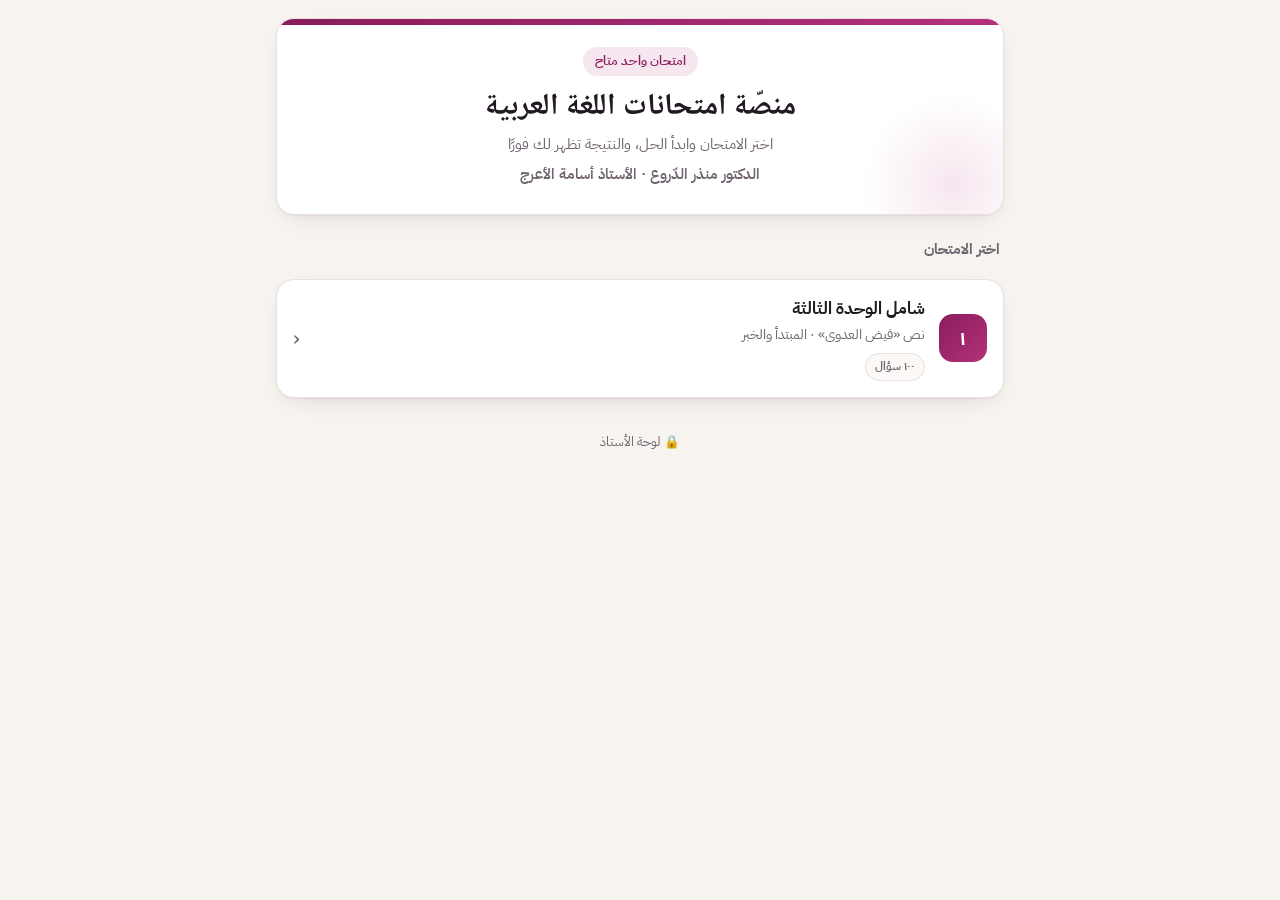
==== commit 03ac62c2: "Turn site into a multi-exam platform with a teacher control panel - Home page lists exams in the tea" ====
--- a/index.html
+++ b/index.html
@@ -3,15 +3,15 @@
 <head>
 <meta charset="utf-8">
 <meta name="viewport" content="width=device-width, initial-scale=1, viewport-fit=cover">
-<title>امتحان الوحدة الثالثة — 100 سؤال</title>
-<meta name="description" content="امتحان تفاعلي شامل للوحدة الثالثة: نص «فيض العدوى» والمبتدأ والخبر — 100 سؤال مع النتيجة الفورية ومراجعة الأخطاء.">
+<title>منصّة الامتحانات</title>
+<meta name="description" content="منصّة امتحانات تفاعلية: اختر الامتحان، حلّ أونلاين، واعرف نتيجتك فورًا مع مراجعة الأخطاء.">
 <meta name="theme-color" content="#8a1d5c" media="(prefers-color-scheme: light)">
 <meta name="theme-color" content="#151116" media="(prefers-color-scheme: dark)">
 <meta name="apple-mobile-web-app-capable" content="yes">
-<meta name="apple-mobile-web-app-title" content="امتحان الوحدة ٣">
+<meta name="apple-mobile-web-app-title" content="الامتحانات">
 <meta property="og:type" content="website">
-<meta property="og:title" content="امتحان الوحدة الثالثة — 100 سؤال">
-<meta property="og:description" content="حلّ الامتحان أونلاين واعرف نتيجتك فورًا · نصوص وقواعد">
+<meta property="og:title" content="منصّة امتحانات اللغة العربية">
+<meta property="og:description" content="اختر الامتحان، حلّ أونلاين، واعرف نتيجتك فورًا">
 <meta property="og:image" content="https://imissherhz-source.github.io/unit3-exam/og.png">
 <meta property="og:url" content="https://imissherhz-source.github.io/unit3-exam/">
 <meta name="twitter:card" content="summary_large_image">
@@ -21,177 +21,38 @@
 <link rel="preconnect" href="https://fonts.gstatic.com" crossorigin>
 <link rel="preload" as="style" href="https://fonts.googleapis.com/css2?family=IBM+Plex+Sans+Arabic:wght@400;500;600;700&family=Noto+Naskh+Arabic:wght@500;600;700&display=swap">
 <link href="https://fonts.googleapis.com/css2?family=IBM+Plex+Sans+Arabic:wght@400;500;600;700&family=Noto+Naskh+Arabic:wght@500;600;700&display=swap" rel="stylesheet" media="print" onload="this.media='all'">
-<style>
-:root{
-  --bg:#f7f3ef; --surface:#ffffff; --surface-2:#fbf8f5; --ink:#211a22; --muted:#6f6470; --line:#e8e0e3;
-  --brand:#8a1d5c; --brand-2:#b4317a; --brand-soft:#f6e6ef; --ok:#1f8a5b; --ok-soft:#e3f4ec; --bad:#c23b3b; --bad-soft:#fbe7e7;
-  --warn:#c98a12; --shadow:0 1px 2px rgba(40,10,30,.05),0 8px 24px -12px rgba(40,10,30,.18); --r:18px;
-}
-@media (prefers-color-scheme:dark){:root{
-  --bg:#151116; --surface:#1f1920; --surface-2:#251e26; --ink:#f3ecf1; --muted:#a998a4; --line:#352b35;
-  --brand:#e05aa3; --brand-2:#f27dbb; --brand-soft:#3a2032; --ok:#3fbf87; --ok-soft:#173327; --bad:#ef6b6b; --bad-soft:#3a1d1d;
-  --shadow:0 1px 2px rgba(0,0,0,.3),0 10px 30px -14px rgba(0,0,0,.6);}}
-*{box-sizing:border-box;-webkit-tap-highlight-color:transparent}
-html,body{margin:0;background:var(--bg);color:var(--ink);font-family:"IBM Plex Sans Arabic",system-ui,sans-serif;line-height:1.6}
-button{font:inherit;color:inherit;cursor:pointer;border:0;background:none}
-.wrap{max-width:760px;margin:0 auto;padding:18px 16px 120px}
-.hidden{display:none!important}
-.card{background:var(--surface);border:1px solid var(--line);border-radius:var(--r);box-shadow:var(--shadow)}
-/* start */
-.hero{padding:28px 22px;text-align:center;position:relative;overflow:hidden}
-.hero::before{content:"";position:absolute;inset:0 0 auto 0;height:6px;background:linear-gradient(90deg,var(--brand),var(--brand-2))}
-.eyebrow{display:inline-block;font-size:13px;font-weight:600;color:var(--brand);background:var(--brand-soft);padding:4px 12px;border-radius:99px}
-h1{font-family:"Noto Naskh Arabic",serif;font-size:30px;margin:12px 0 4px;line-height:1.35}
-.sub{color:var(--muted);margin:0;font-size:15px}
-.stats{display:flex;justify-content:center;gap:10px;margin-top:18px;flex-wrap:wrap}
-.stat{background:var(--surface-2);border:1px solid var(--line);border-radius:14px;padding:8px 14px;min-width:88px}
-.stat b{display:block;font-size:20px;color:var(--brand)}
-.stat span{font-size:12px;color:var(--muted)}
-.section-title{font-weight:700;font-size:15px;margin:22px 4px 10px;color:var(--muted)}
-.choices{display:grid;gap:10px}
-.choices.two{grid-template-columns:1fr 1fr}
-.choice{display:flex;align-items:center;gap:12px;padding:14px 16px;text-align:right;border:1.5px solid var(--line);border-radius:14px;background:var(--surface);transition:.15s}
-.choice .ic{width:38px;height:38px;border-radius:11px;display:grid;place-items:center;background:var(--surface-2);font-size:18px;flex:none}
-.choice b{display:block;font-size:15px}
-.choice small{color:var(--muted);font-size:12.5px}
-.choice[aria-pressed="true"]{border-color:var(--brand);background:var(--brand-soft)}
-.choice[aria-pressed="true"] .ic{background:var(--brand);color:#fff}
-.toggle-row{display:flex;align-items:center;justify-content:space-between;padding:14px 16px;margin-top:10px}
-.switch{width:46px;height:28px;border-radius:99px;background:var(--line);position:relative;transition:.2s;flex:none}
-.switch::after{content:"";position:absolute;top:3px;right:3px;width:22px;height:22px;border-radius:50%;background:#fff;transition:.2s;box-shadow:0 1px 3px rgba(0,0,0,.25)}
-.switch[aria-checked="true"]{background:var(--brand)}
-.switch[aria-checked="true"]::after{right:21px}
-.btn{display:inline-flex;align-items:center;justify-content:center;gap:8px;padding:14px 20px;border-radius:14px;font-weight:700;font-size:16px;transition:.15s}
-.btn.primary{background:linear-gradient(135deg,var(--brand),var(--brand-2));color:#fff;box-shadow:0 8px 20px -10px var(--brand)}
-.btn.primary:active{transform:scale(.98)}
-.btn.ghost{border:1.5px solid var(--line);background:var(--surface)}
-.btn.block{width:100%}
-.resume{margin-top:12px;padding:14px 16px;display:flex;gap:12px;align-items:center;justify-content:space-between;border-color:var(--brand)}
-/* quiz */
-.topbar{position:sticky;top:0;z-index:10;background:color-mix(in srgb,var(--bg) 88%,transparent);backdrop-filter:blur(10px);-webkit-backdrop-filter:blur(10px);padding:10px 16px 8px;border-bottom:1px solid var(--line)}
-.topbar .in{max-width:760px;margin:0 auto}
-.tb-row{display:flex;align-items:center;justify-content:space-between;gap:10px}
-.pill{font-size:13px;font-weight:600;padding:5px 11px;border-radius:99px;background:var(--surface);border:1px solid var(--line);display:inline-flex;gap:6px;align-items:center}
-.progress{height:6px;background:var(--line);border-radius:99px;margin-top:9px;overflow:hidden}
-.progress i{display:block;height:100%;background:linear-gradient(90deg,var(--brand),var(--brand-2));border-radius:99px;transition:width .3s}
-.qcard{padding:20px 18px;margin-top:16px}
-.qmeta{display:flex;justify-content:space-between;align-items:center;margin-bottom:10px}
-.tag{font-size:12px;font-weight:700;padding:4px 10px;border-radius:99px;background:var(--brand-soft);color:var(--brand)}
-.flag{font-size:13px;color:var(--muted);padding:6px 10px;border-radius:10px;border:1px solid var(--line)}
-.flag[aria-pressed="true"]{color:var(--warn);border-color:var(--warn)}
-.qnum{font-size:13px;color:var(--muted);font-weight:600}
-.qtext{font-family:"Noto Naskh Arabic",serif;font-size:20px;font-weight:600;line-height:1.85;margin:4px 0 16px;white-space:pre-line}
-.qtext .quote{display:block;background:var(--surface-2);border-right:4px solid var(--brand);padding:10px 14px;border-radius:10px;margin-bottom:10px;font-size:18.5px}
-.opts{display:grid;gap:10px}
-.opt{display:flex;gap:12px;align-items:flex-start;text-align:right;padding:13px 14px;border:1.5px solid var(--line);border-radius:14px;background:var(--surface);font-size:16.5px;line-height:1.7;transition:.15s}
-.opt .L{width:32px;height:32px;flex:none;border-radius:10px;display:grid;place-items:center;font-weight:700;background:var(--surface-2);border:1px solid var(--line)}
-.opt:hover{border-color:color-mix(in srgb,var(--brand) 45%,var(--line))}
-.opt.sel{border-color:var(--brand);background:var(--brand-soft)}
-.opt.sel .L{background:var(--brand);color:#fff;border-color:var(--brand)}
-.opt.right{border-color:var(--ok);background:var(--ok-soft)}
-.opt.right .L{background:var(--ok);color:#fff;border-color:var(--ok)}
-.opt.wrong{border-color:var(--bad);background:var(--bad-soft)}
-.opt.wrong .L{background:var(--bad);color:#fff;border-color:var(--bad)}
-.opt[disabled]{cursor:default}
-.feedback{margin-top:14px;padding:12px 14px;border-radius:12px;font-weight:600;font-size:15px}
-.feedback.ok{background:var(--ok-soft);color:var(--ok)}
-.feedback.no{background:var(--bad-soft);color:var(--bad)}
-.navbar{position:fixed;bottom:0;left:0;right:0;z-index:10;background:color-mix(in srgb,var(--surface) 92%,transparent);backdrop-filter:blur(12px);-webkit-backdrop-filter:blur(12px);border-top:1px solid var(--line);padding:12px 16px calc(12px + env(safe-area-inset-bottom))}
-.navbar .in{max-width:760px;margin:0 auto;display:flex;gap:10px}
-.navbar .btn{flex:1;padding:13px 10px}
-.navbar .btn.grid{flex:0 0 56px}
-/* sheet */
-.overlay{position:fixed;inset:0;background:rgba(20,8,16,.45);z-index:30;display:flex;align-items:flex-end;justify-content:center;animation:fade .2s}
-.sheet{width:100%;max-width:760px;max-height:82vh;overflow:auto;background:var(--surface);border-radius:22px 22px 0 0;padding:18px 16px calc(20px + env(safe-area-inset-bottom));animation:up .25s}
-.sheet h3{margin:0 0 4px;font-size:18px}
-.legend{display:flex;gap:12px;flex-wrap:wrap;font-size:12.5px;color:var(--muted);margin:6px 0 14px}
-.legend i{display:inline-block;width:12px;height:12px;border-radius:4px;vertical-align:middle;margin-left:4px}
-.grid10{display:grid;grid-template-columns:repeat(auto-fill,minmax(44px,1fr));gap:7px}
-.cell{height:42px;border-radius:10px;border:1.5px solid var(--line);font-weight:700;font-size:14px;background:var(--surface);position:relative}
-.cell.ans{background:var(--brand-soft);border-color:var(--brand);color:var(--brand)}
-.cell.cur{outline:2.5px solid var(--ink);outline-offset:1px}
-.cell.r{background:var(--ok-soft);border-color:var(--ok);color:var(--ok)}
-.cell.w{background:var(--bad-soft);border-color:var(--bad);color:var(--bad)}
-.cell.fl::after{content:"";position:absolute;top:4px;left:4px;width:7px;height:7px;border-radius:50%;background:var(--warn)}
-.grid-head{font-weight:700;font-size:14px;color:var(--muted);margin:14px 0 8px}
-.modal{background:var(--surface);border-radius:20px;padding:22px;max-width:380px;width:calc(100% - 32px);margin:auto;align-self:center;text-align:center;animation:pop .2s}
-.modal h3{margin:0 0 6px}
-.modal p{color:var(--muted);margin:0 0 18px}
-.modal .row{display:flex;gap:10px}
-.modal .row .btn{flex:1}
-@keyframes fade{from{opacity:0}}@keyframes up{from{transform:translateY(40px);opacity:0}}@keyframes pop{from{transform:scale(.95);opacity:0}}
-/* results */
-.result-hero{padding:26px 18px;text-align:center}
-.ring{width:170px;height:170px;margin:6px auto 10px;position:relative}
-.ring svg{transform:rotate(-90deg)}
-.ring .val{position:absolute;inset:0;display:grid;place-items:center;align-content:center}
-.ring .val b{font-size:40px;line-height:1}
-.ring .val span{color:var(--muted);font-size:14px;margin-top:4px}
-.grade{font-family:"Noto Naskh Arabic",serif;font-size:24px;font-weight:700;margin:4px 0}
-.breakdown{display:grid;grid-template-columns:repeat(3,1fr);gap:10px;margin-top:16px}
-.bd{background:var(--surface-2);border:1px solid var(--line);border-radius:14px;padding:12px 6px}
-.bd b{display:block;font-size:22px}
-.bd span{font-size:12.5px;color:var(--muted)}
-.secbars{margin-top:14px;padding:16px}
-.sb{margin:6px 0 14px}
-.sb:last-child{margin-bottom:4px}
-.sb .h{display:flex;justify-content:space-between;font-weight:600;font-size:14.5px;margin-bottom:6px}
-.sb .bar{height:10px;border-radius:99px;background:var(--line);overflow:hidden}
-.sb .bar i{display:block;height:100%;border-radius:99px;background:linear-gradient(90deg,var(--brand),var(--brand-2))}
-.actions{display:grid;grid-template-columns:1fr 1fr;gap:10px;margin-top:14px}
-.tabs{display:flex;gap:8px;margin:22px 0 12px;overflow-x:auto}
-.tab{padding:8px 14px;border-radius:99px;border:1.5px solid var(--line);font-weight:600;font-size:14px;white-space:nowrap;background:var(--surface)}
-.tab[aria-selected="true"]{background:var(--ink);color:var(--bg);border-color:var(--ink)}
-.rv{padding:16px;margin-bottom:10px}
-.rv .qtext{font-size:17px;margin-bottom:10px}
-.rv .opt{font-size:15px;padding:10px 12px}
-.rv .opt .L{width:28px;height:28px}
-.status{font-size:12px;font-weight:700;padding:3px 9px;border-radius:99px}
-.status.ok{background:var(--ok-soft);color:var(--ok)}.status.no{background:var(--bad-soft);color:var(--bad)}.status.skip{background:var(--surface-2);color:var(--muted);border:1px solid var(--line)}
-.empty{text-align:center;color:var(--muted);padding:30px}
-.foot{text-align:center;color:var(--muted);font-size:12.5px;margin-top:22px}
-.pill{min-height:40px}
-button.pill{min-width:56px;justify-content:center}
-.flag{min-height:40px}
-:focus-visible{outline:3px solid var(--brand-2);outline-offset:2px;border-radius:12px}
-.opt{animation:in .25s both}
-.opt:nth-child(2){animation-delay:.03s}.opt:nth-child(3){animation-delay:.06s}.opt:nth-child(4){animation-delay:.09s}
-.opt:active:not([disabled]){transform:scale(.985)}
-@keyframes in{from{opacity:0;transform:translateY(6px)}}
-.kbd{display:none;color:var(--muted);font-size:12.5px;text-align:center;margin-top:12px}
-.kbd b{display:inline-block;min-width:22px;padding:0 6px;border:1px solid var(--line);border-bottom-width:2px;border-radius:6px;background:var(--surface);font-size:12px;margin:0 2px}
-@media (hover:hover) and (pointer:fine){.kbd{display:block}}
-.hero::after{content:"";position:absolute;inset:auto -40px -60px auto;width:180px;height:180px;border-radius:50%;background:radial-gradient(circle,var(--brand-soft),transparent 70%);pointer-events:none}
-#confetti{position:fixed;inset:0;pointer-events:none;z-index:50}
-.share-row{display:grid;grid-template-columns:1fr;gap:10px;margin-top:10px}
-.toast{position:fixed;bottom:calc(24px + env(safe-area-inset-bottom));left:50%;transform:translateX(-50%);background:var(--ink);color:var(--bg);padding:10px 18px;border-radius:99px;font-weight:600;font-size:14px;z-index:60;animation:pop .2s}
-@media (prefers-reduced-motion:reduce){*,*::before,*::after{animation:none!important;transition:none!important}}
-@media (max-width:420px){h1{font-size:25px}.qtext{font-size:18.5px}.opt{font-size:15.5px}.choices.two{grid-template-columns:1fr}}
-</style>
+<link rel="stylesheet" href="assets/style.css">
+<link rel="preload" href="exams.json" as="fetch" crossorigin>
 </head>
 <body>
 
-<!-- START -->
-<section id="start" class="wrap">
+<!-- HOME -->
+<section id="home" class="wrap">
   <div class="card hero">
-    <span class="eyebrow">شامل الوحدة الثالثة</span>
-    <h1>امتحان «فيض العدوى» والمبتدأ والخبر</h1>
-    <p class="sub">الدكتور منذر الدّروع · الأستاذ أسامة الأعرج</p>
-    <div class="stats">
-      <div class="stat"><b>١٠٠</b><span>سؤال</span></div>
-      <div class="stat"><b>٥٠</b><span>نصوص</span></div>
-      <div class="stat"><b>٥٠</b><span>قواعد</span></div>
-    </div>
+    <span class="eyebrow" id="siteEyebrow">منصّة الامتحانات</span>
+    <h1 id="siteTitle">منصّة الامتحانات</h1>
+    <p class="sub" id="siteSub"></p>
+    <p class="sub" id="siteTeacher" style="margin-top:6px;font-weight:600"></p>
+  </div>
+  <div class="section-title">اختر الامتحان</div>
+  <div id="examList" class="exam-list"><div class="loading"><div class="spinner"></div>جاري التحميل…</div></div>
+  <a class="teacher-link" href="admin.html">🔒 لوحة الأستاذ</a>
+</section>
+
+<!-- START (per exam) -->
+<section id="start" class="wrap hidden">
+  <button class="back" id="backHome">→ كل الامتحانات</button>
+  <div class="card hero">
+    <span class="eyebrow" id="exEyebrow">امتحان</span>
+    <h1 id="exTitle"></h1>
+    <p class="sub" id="exDesc"></p>
+    <div class="stats" id="exStats"></div>
   </div>
   <div id="resumeBox"></div>
 
-  <div class="section-title">اختر القسم</div>
-  <div class="choices" id="secChoices">
-    <button class="choice" data-sec="all" aria-pressed="true"><span class="ic">📚</span><span><b>الامتحان كاملًا</b><small>١٠٠ سؤال — نصوص وقواعد</small></span></button>
-    <div class="choices two">
-      <button class="choice" data-sec="t" aria-pressed="false"><span class="ic">📖</span><span><b>قسم النصوص</b><small>٥٠ سؤالًا</small></span></button>
-      <button class="choice" data-sec="g" aria-pressed="false"><span class="ic">✍️</span><span><b>قسم القواعد</b><small>٥٠ سؤالًا</small></span></button>
-    </div>
+  <div id="secWrap">
+    <div class="section-title">اختر القسم</div>
+    <div class="choices" id="secChoices"></div>
   </div>
 
   <div class="section-title">طريقة الحل</div>
@@ -206,14 +67,14 @@
   </div>
 
   <div style="margin-top:20px"><button class="btn primary block" id="startBtn">ابدأ الامتحان ←</button></div>
-  <p class="foot">الإجابات معتمدة من الإجابات النموذجية في الملف</p>
+  <p class="foot">الإجابات معتمدة من الإجابات النموذجية</p>
 </section>
 
 <!-- QUIZ -->
 <section id="quiz" class="hidden">
   <div class="topbar"><div class="in">
     <div class="tb-row">
-      <span class="pill" id="counter">١ / ١٠٠</span>
+      <span class="pill" id="counter">١ / ١</span>
       <span class="pill" id="scorePill" style="display:none"></span>
       <span class="pill">⏱ <span id="timer">00:00</span></span>
       <button class="pill" id="finishTop" style="color:var(--brand);border-color:var(--brand)">إنهاء</button>
@@ -238,172 +99,133 @@
 <canvas id="confetti" aria-hidden="true"></canvas>
 
 <script>
-const KEY_T = "ج ب د ب أ ج ج د أ د ب ب ج ب ب ب ج أ ج أ ج ب د ب ب ج ب ج ج ب ب د ب أ ب أ د ج أ د ج أ ج ج ج ب د د أ د".split(" ");
-const KEY_G = "ج أ ب د ب ج أ ب أ ج د ب ج أ ب د أ ج ب د د أ ب ج أ د ج ب أ د ب ج أ أ ج د أ ج ب د أ أ ب د أ ج ب أ د د".split(" ");
-
-const TEXTS = [
-["الفنّ النثريّ الذي ينتمي إليه نصّ (فيض العدوى):",["خاطرة","مذكّرات","مقالة علميّة","قصّة قصيرة"]],
-["الكتاب الذي أُخذ منه نصّ (فيض العدوى) وقام بترجمته مصطفى إبراهيم فهمي:",["الأدبيّات العلميّة: جائحة الوباء العالمي القادمة (جون ميلر)","الفيض: أمراض الحيوانات المعدية، وجائحة الوباء التالية بين البشر (ديفيد كوامن)","الفيروسات المراوغة: استراتيجية الكمون في العائل الخازن (روبرت ستون)","أمراض العصر: فيض العدوى واستئصال الأمراض الحيوانية (مايكل براون)"]],
-["الفرق بين المفترسات والمُمرِضات من حيث تعامل كلٍّ منها مع الفرائس:",["المفترسات وحوش كبيرة نسبيًا تأكل فرائسها من الداخل، والممرضات كائنات دقيقة تأكل فرائسها من الخارج.","الممرضات تتخذ من الكائن الحي عائلًا خازنًا تفترسه من الخارج، والمفترسات تفترسه من الداخل.","الممرضات تهاجم الكائن الحي من الخارج بوصفها كيانًا معديًا، والمفترسات تأكل فرائسها من الداخل.","المفترسات وحوش كبيرة نسبيًا تأكل فرائسها من الخارج، والممرضات وحوش صغيرة تفترسها من الداخل."]],
-["(هَلْ يُمْكِنُ لِشَيْءٍ لا يُرى أَنْ يُحيطَ بِنا، وَأَنْ يَكونَ قادِرًا عَلى أَنْ يَهْزِمَ مَدينَةً كامِلَةً؟)\nالأثر الفنيّ الذي حقّقه افتتاح النصّ بأسلوب الاستفهام:",["تقرير حقيقة قدرة الأمراض على هزيمة المدن وتأكيد انتشارها السريع.","جذب الانتباه وإثارة الفضول للتفكير في خطورة الممرضات وقدرتها على الانتشار.","نفي إمكانية رؤية الكائنات الدقيقة التي تسبب الأمراض المعدية وتدميرها.","التعجب من قدرة الكائنات الصغيرة على إرساء نفسها داخل فرائسها من الخارج."]],
-["ما يترتّب على (وثوب جرثومةٍ من أحد الحيوانات إلى البشر، وإرساء نفسها فيه):",["حدوث مرضٍ حيوانيّ مشترك؛ ممّا قد يسبّب المرض أو الموت للإنسان.","تحوّل الجرثومة إلى سلالةٍ غير مُعدية تزول مع الوقت.","القضاء التامّ على الناقل الحيوانيّ الأصليّ للجرثومة.","ضعف شدّة الفيروس وتلاشيه داخل الخلايا البشريّة."]],
-["معنى كلمة (الكيان) في عبارة: (وَتَنْجَحُ في إرساءِ نَفْسِها فيهِ بِوَصْفِها كِيانًا مُعْدِيًا):",["التجدّد والنموّ","الاستقرار والتثبّت","الذات والوجود","القدرة والتأثير"]],
-["القرون في عبارة: على الرغم من الجهود التي بُذلت على مدى قرون، مفردها قرن، ويعني:",["عشرة أعوام.","خمسة وعشرين عامًا.","مئة عام.","ألف عام."]],
-["كلّ ممّا يأتي يترتّب على (فهم مصطلح المرض الحيوانيّ المشترك، أو المرض ذي المنشأ الحيوانيّ)، ما عدا:",["معرفة شيء جوهري عن أصول بعض الأمراض القاتلة في هذا العصر.","فهم عناوين تشير إلى التهديد بجائحة وباء عالمي.","فهم أسماء أمراض كإنفلونزا الخنازير وإنفلونزا الطيور وجنون البقر.","السيطرة التامة على حركة الحيوانات داخل أسواق الحيوانات الحية."]],
-["وصف الكاتب مصطلح \"المرض الحيوانيّ المشترك\" بأنّه يبدو من المستقبل؛ لأنّ:",["مصيره الاستعمال بكثافة في القرن الحادي والعشرين.","حتمية اختفاء هذه الأمراض سيكون في المستقبل القريب بفضل الطب.","العلماء لم يستطيعوا التعامل معه في الماضي.","قدرته على التحوّل إلى وباء لا يصيب إلا الأجيال القادمة."]],
-["(تَبَيَّنَ أَنَّ مَصْدَرَها الأَصْلِيَّ طَيْرٌ مائِيٌّ بَرِّيٌّ، وَقَدْ تَسَبَّبَتْ في وَفاةِ خَمْسَةِ مَلايينِ إِنْسانٍ قَبْلَ أَنْ تَتَراجَعَ إِلى الْخَفاءِ).\nالإحالة التاريخية في هذه العبارة تعود إلى:",["جائحة فيروس كورونا عام ٢٠١٩م.","جميع أنواع الإنفلونزا البشرية المتناثرة.","إنفلونزا الطيور التي انبثقت مؤخرًا.","الإنفلونزا في العامين ١٩١٨-١٩١٩م."]],
-["المقصود بكلمة (جائحة) في عبارة: (وَأَنْ نَفْهَمَ عَناوينَ تُشيرُ إِلى التَّهْديدِ بِجائِحَةِ وَباءٍ عالَمِيٍّ):",["المرض المحدود الذي يصيب فئة قليلة من الناس.","الوباء العظيم، والمصيبة التي تحلّ بالناس.","الكارثة الطبيعية كالزلازل والبراكين فقط.","الانخفاض المفاجئ في درجات الحرارة."]],
-["يختلف (داء الكَلَب) عن النوع الآخر من الأمراض (الجديدة المتناثرة على نحوٍ لم يُفسَّر) في كونه:",["متناثرًا يصيب عددًا قليلًا ويختفي، بينما الجديدة تنتشر على نحو رهيب.","منتشرًا ومميتًا على نحو رهيب ويقتل بالآلاف، بينما الجديدة تصيب ضحايا قليلين وتختفي لسنوات.","يختبئ داخل العائل الخازن بشكل مستتر، بينما الجديدة تقيم كامنة في الرياح.","يعكس مفعول جرثومة قاتلة، بينما الجديدة لم تنجح في إرساء نفسها بوصفها كيانًا معديًا."]],
-["الصفة التي يتميّز بها \"العائل الخازن\" بالنسبة للمرض الذي يحمل جرثومته هي أنّه:",["يعاني من أعراضه المرضية بشدّة.","يموت فور دخول الجرثومة إلى جسده.","لا يعاني هو من المرض.","يتعافى من الجرثومة بعد فترة قصيرة."]],
-["يُعرَّف \"العائل الخازن\" بأنّه:",["كائن حيّ ينقل المرض ويعاني من أعراضه بشكل حادّ.","كائن حيّ يحمل الجرثومة المرضية ويؤويها على نحو مزمن، بينما لا يعاني هو من المرض.","جرثومة مرضية تنتشر سريعًا في الهواء والماء.","كائن حيّ يقضي على الجرثومة المرضية في جسده نهائيًا."]],
-["المقصود بـ \"استراتيجية الكمون\" هو:",["القضاء التامّ على الجراثيم داخل الكائن الحيّ.","بقاء الجراثيم كامنة داخل العائل الخازن حتى تُتاح لها فرصة الانتقال والانتشار من جديد.","سرعة انتشار الجراثيم المباشرة بين الكائنات دون سكون.","تحوّل الجراثيم إلى كائنات نافعة داخل العائل الخازن."]],
-["مفرد كلمة (الجُرذان) ومعناها:",["جَرذة، وهو الصغير من الفئران.","جُرَذ، وهو الكبير من الفئران.","جَريذ، وهو نوع من الزواحف.","جِرذ، وهو الفأر المائي."]],
-["(لَكِنَّهُ سَيَظْهَرُ عِنْدَما تَعودُ بِهِ الرّيحُ مِنْ مَكانٍ آخَرَ، أَوْ رُبَّما يَكونُ لا يَزالُ يَتَسَكَّعُ عَنْ قُرْبٍ).\nتفسّر العبارة السابقة سلوك المرض في مرحلة:",["التكاثر داخل الكيان المعدي.","الاكتساح الوبائي الشامل.","الاختفاء المؤقت وعدم الزوال التام.","المقاومة والعلاج الطبي."]],
-["المقصود بـ(يتسكّع) في عبارة \"يَتَسَكَّعُ عَنْ قُرْبٍ، هُنا وَهُناكَ، داخِلَ عائِلٍ خازِنٍ\":",["يتجوّل ويدور بلا هدف.","يتربّص بفرائسه بوعي كامل.","يتكاثر بأعداد ضخمة وسريعة.","يختبئ وينتظر الفرصة للقضاء على العائل."]],
-["تُعدّ الفيروسات أكثر الجراثيم الممرضة خطرًا للأسباب الآتية، ما عدا:",["قدرتها على التطوّر السريع والمستمر.","إحداثها معدلات عالية من الوفيات.","امتلاكها وسيلة نقل تخصّها للسباحة والجري.","مراوغتها وعدم تأثّرها بالمضادات الحيوية."]],
-["المقصود بقول الكاتب: (الفيروسات لا تستطيع أن تجري، ولا أن تمشي، ولا أن تسبح، لكنّها تركب):",["أنّ الفيروسات لا تتحرّك بنفسها، برًّا أو بحرًا، لكنّها تنتقل بوساطة الكائنات الحيّة ووسائل النقل.","فشل الفيروسات في التنقل الذاتي مما يحدّ من قدرتها على الوصول للبشر.","امتلاك الفيروسات أعضاء خاصّة تساعدها على الحركة والتنقّل الذاتي.","عجز الفيروسات التام عن إحداث العدوى خارج العائل الخازن."]],
-["(الفيروسات لا تستطيع أن تجري، ولا أن تمشي، ولا أن تسبح، لكنّها تركب) غرض الكاتب من العبارة السابقة:",["ضعف الفيروسات وسهولة القضاء عليها.","أنّ الفيروسات كائنات بطيئة الانتقال لا تستطيع قطع المسافات البعيدة بين الدول.","سرعة انتشار الفيروسات، وخفاؤها، وخطورتها في العالم.","كيفية تكاثر الفيروسات داخل جسد المريض."]],
-["جمال التصوير في قول العالِم (ستيفن مورس): «الفيروسات ليس لديها وسيلة تنقّل تخصّها، بيد أنّ كثيرًا منها يسافر حول العالم» هو أنّه صوّر الفيروسات بـ:",["كائنات ضعيفة لا قدرة لها على الحركة أو التأثير.","المسافر الذي ينتقل بين البلدان.","آلات حديثة تتنقل بسرعة فائقة عبر الحدود.","طيور مهاجرة تبحث عن طعامها."]],
-["الجذور اللغوية للكلمات الآتية: (محدقة، مراوغة، سينبثق) على الترتيب:",["حدي، ريغ، نبق.","دقق، مرغ، بثق.","حدق، نبق، روغ.","حدق، روغ، بثق."]],
-["(نجد في الأدبيات العلمية أنّه إذا كان ثمّة وباء كبير قادم فإنّه سيكون مرضًا حيوانيًا مشتركًا) المقصود بـ\"الأدبيات العلمية\" هو:",["المقالات الأدبية والقصائد التي تتناول القضايا العلمية.","مجموعة المنشورات العلمية في التخصّصات كافّة.","الكتب التاريخية التي توثّق نشأة العلوم القديمة.","الأبحاث الطبية المتخصّصة في الأمراض الحيوانية فقط."]],
-["تشير الأدبيات العلمية إلى أنّ الوباء الكبير القادم سيكون:",["مرضًا يقتصر أثره على الحيوانات فقط.","مرضًا حيوانيًا مشتركًا.","مرضًا بكتيريًا ينتقل عبر المياه الملوّثة.","مرضًا ناتجًا عن التغيّرات المناخية المباشرة."]],
-["الحادثة الواقعية التي أخرجت تحذيرات عالم الوبائيات (دونالد س. بيرك) من دائرة الاحتمالات النظرية إلى الواقع الملموس:",["جائحة الإنفلونزا عام ١٩١٨م والتي حصدت خمسة ملايين ضحية.","قدرة فيروس الإيدز على المراوغة في القرن الحادي والعشرين.","ظهور فيروس كورونا عام ٢٠١٩م وتحوّله إلى جائحة عالمية غير مسبوقة.","تفشي داء الكلب وجدري القردة في أسواق الحيوانات الحية."]],
-["المقصود بالكلمة المخطوط تحتها في عبارة: (وبذلك نوفّر فرصةً لـ«فيض» العدوى):",["زوال","انتشار","إيقاف","كشف"]],
-["تكمن أهمية (استشراف المستقبل) في مواجهة الجوائح في كل ما يأتي، ما عدا:",["الاستعداد المبكر لتطوير الأنظمة الصحية الاستيعابية.","نشر الوعي الصحي لتقليل انتقال وانتشار العدوى.","الاستسلام للكوارث الوبائية بوصفها خارج نطاق تحكم البشر.","وضع خطط للاستجابة السريعة والحد من الخسائر البشرية والاقتصادية."]],
-["(يَنْبَغي لَنا أَنْ نُدْرِكَ أَنَّ هَذِهِ الأَوْبِئَةَ... تَنْجُمُ عَنْ عَوامِلَ قَدْ يُسَبِّبُها الإِنْسانُ، وَتَقَعُ في نِطاقِ تَحَكُّمِنا).\nيقصد بكلمة (نطاق) في هذا السياق:",["القدرة الجسدية.","البصيرة والفطنة.","الدائرة والحدود.","الاستشراف واليقظة."]],
-["الذي يُعدّ خطّ الدفاع الأوّل في مواجهة الوباء أو الجائحة:",["الكوادر الطبية والأدوية المتطوّرة.","وعي الأفراد والمجتمعات، وسرعة الاستجابة.","المشافي الميدانية والأبحاث العلمية.","الإغلاقات الاقتصادية والقوانين الصارمة."]],
-["الدور الأساسي لوعي الأفراد والتزامهم بالإجراءات الصحية في مواجهة الأوبئة هو:",["القضاء التامّ على الجراثيم.","الحدّ من انتشار الأوبئة وتقليل انتقال العدوى.","انتهاء الحاجة إلى الرعاية الطبية والعلاج.","سرعة إنتاج المطاعيم واللقاحات المضادة."]],
-["كلّ ممّا يأتي من العوامل التي تزيد فرصة (فيض العدوى)، ما عدا:",["زيارة مضامير السباق وكهوف الخفافيش.","الإقامة في فنادق تحوي مرضى غرباء.","العيش بكثافات سكانية عالية في مدن كثيرة.","عدم تناول المضادات الحيوية عند الشعور بالمرض."]],
-["(وَنَزورُ أَسْواقَ الحَيَواناتِ الحَيَّةِ، وَكُهوفَ الخَفافيشِ، وَمَضاميرَ السِّباقِ) مفرد كلمة (مضامير) ومعناها:",["ضمير، وهو السريرة والباطن.","مِضمار، وهو ميدان السباق.","مُضمَر، وهو المكان الضيّق.","ضامِر، وهو الشيء النحيف."]],
-["المعنى البلاغيّ الذي خرج إليه أسلوب الاستفهام في عبارة: مَن الذي يستطيع أن يجادل في ذلك؟ هو:",["النفي.","التعجّب.","التقرير.","التهكّم."]],
-["المقصود بكلمة (كَبْح) في قول الكاتب «إنّ سلوك الناس مهمّ جدًّا في كبح انتشار المرض المعدي» هو:",["الإسراع والتشجيع.","الإيقاف والمنع.","التغيير والتبديل.","الكشف والتشخيص."]],
-["الغرض الرئيس الذي سعى الكاتب إلى إبرازه من خلال مقارنته بين الإنسان والفراش هو:",["أنّ الإنسان يمتاز ببصيرته، وقدرته على التفكير بوعي، بخلاف الفراش الذي يتحرّك بدافع الغريزة.","إظهار التشابه السلوكي بين الإنسان والفراش عند التعرّض للمخاطر الصحيّة.","التأكيد على أنّ العواطف والغرائز هي المحرّك الأوّل لقرارات الإنسان والحيوان.","إثبات العجز البشري أمام الأوبئة مقارنةً بسرعة تكيّف الكائنات الأخرى."]],
-["(لَعَلَّ هَذا يَبْدو مُضْجِرًا؛ فَما يَعْنيهِ ذَلِكَ هُوَ أَنَّ الجُهْدَ الفَرْدِيَّ...). كلمة (مضجرًا) تدل على أنّ الأمر:",["مدهش ويبعث على التفاؤل.","مرعب ويفوق قدرة تحمّل البشر.","غامض ويصعب استيعابه.","مملّ وباعث على الضيق."]],
-["الصورة الفنية في عبارة (أَوْ أَلّا يَسْقُطَ في وَحْلِ الْمُخَدِّراتِ وَإِبَرِ حَقْنِها الْمُلَوَّثَةِ):",["شبّه إبر المخدرات بجرثومة كامنة تهاجم الجسد من الداخل كالوحوش.","شبّه المخدرات بوحل يسهل غسله بمجرد تطبيق الفطنة الفردية.","شبّه المخدرات وحلًا يسقط فيه الإنسان، ويصعب الخروج منه.","شبّه الأمراض الحيوانية المشتركة بالوحل الذي تتكاثر فيه الجراثيم."]],
-["جميع الآتية من سمات المقالة العلمية كما ظهرت في نص (فيض العدوى) ما عدا:",["العاطفة الجياشة والإغراق في التخيلات الرمزية المبهمة.","استخدام المصطلحات العلمية كالمرض الحيواني المشترك والعائل الخازن.","الاستناد إلى الحقائق والإحصائيات كعدد ضحايا إنفلونزا عام ١٩١٨م.","الاعتماد على التفسير والتعليل وربط الأسباب بالنتائج كتفسير أسباب انتشار العدوى."]],
-["يُعدّ الشرح من سمات المقالة العلميّة، كلّ ممّا يأتي يمثّل هذه السمة، ما عدا:",["\"نعيش بكثافات عالية في مدن كثيرة، نكثّر آلافًا من الماشية والدواجن، كلها محبوسة بأعداد ضخمة..\"","\"نقيم في فنادق فيها غرباء مرضى\"","\"نزور أسواق الحيوانات الحيّة، وكهوف الخفافيش...\"","ذكر جائحة الإنفلونزا في عامي (١٩١٨-١٩١٩م)، ووفاة ملايين البشر بسببها."]],
-["\"ثم نثِبُ إلى الطائرات، ونطير عائدين إلى الوطن، وبذلك نوفّر فرصةً لفيض العدوى التي سرعان ما تتحوّل إلى جائحة وبائية\"\nالسّمة الواردة في العبارة السابقة من سمات المقالة العلمية:",["الاستناد إلى الحقائق العلمية","الشرح","التدرّج المنطقيّ","الاعتماد على التفسير والتعليل وربط الأسباب بالنتائج"]],
-["من سمات المقالة العلميّة (الاستناد إلى الحقائق العلمية)، العبارة التي تمثّل هذه السّمة:",["ذكر جائحة الإنفلونزا في عامي (١٩١٨-١٩١٩م)، ووفاة ملايين البشر بسببها","\"نقيم في فنادق فيها غرباء مرضى\"","\"نزور أسواق الحيوانات الحيّة، وكهوف الخفافيش...\"","نعيش بكثافات عالية في مدن كثيرة"]],
-["يُعدّ استخدام المصطلحات العلمية من سمات المقالة العلميّة، كلّ ممّا يأتي يمثّل هذه السمة ما عدا:",["المرض الحيواني المشترك","الفيروسات","أسباب انتشار العدوى.","العائل الخازن"]],
-["ورد مرض (الإيدز) في النص كدليل على:",["سرعة تحول الفيروسات إلى جائحة تقتل خمسة ملايين إنسان سنويًا.","قدرة العائل الخازن على التسكع والاختفاء لسنوات في أسواق الحيوانات.","مسؤولية السلوك البشري المباشرة في نقل الفيروس، وأنه يمثل مرضًا ذا منشأ حيواني.","فشل الأدبيات العلمية في استشراف المستقبل والتنبؤ بانبثاق الفيروسات الوشيكة."]],
-["المقصود بكلمة (مُحدِقة) في عبارة: «إنّ الأخطار التي يطرحها المرض الحيوانيّ المشترك مُحدِقةٌ وشديدةٌ»:",["مخفيّة","مميتة","محيطة","بطيئة"]],
-["الجذر اللغوي للكلمات (الناجمة، وشيكة، متيقظين) على الترتيب:",["نجو، شيك، يقظ.","نجم، وشك، يقظ.","نجم، شوك، قيظ.","نجو، وشك، قظظ."]],
-["كلّ ممّا يلي يُعدّ من القيم الإيجابية التي يشتمل عليها النصّ، ما عدا:",["تعزيز الوعي الصحّي لدى الأفراد.","تحمّل المسؤولية الفردية في الوقاية من الأمراض.","التفكير الواعي في مواجهة الأخطار الصحّية.","الاكتفاء بالدور العلاجي وانتظار التدخّل الطبّي."]],
-["كلّ ممّا يأتي من الإجراءات الفردية التي نص عليها الكاتب للحدّ من انتشار الكوارث الوبائية، ما عدا:",["عدم ارتياد مضامير السباق أو لمس الأشياء في الفنادق.","ألا يركب الفرد طائرة وهو يحس بالمرض وألا يسعل دون تغطية فمه.","التوقف عن استهلاك اللحوم والدواجن المحبوسة بأعداد ضخمة.","الامتناع المطلق عن استخدام المضادات الحيوية للسماح للمناعة بالتطور."]],
-["(إنّ الأمر يتوقّف على السلوك البشري). يحمل هذا الاستنتاج دلالة على:",["مسؤولية الإنسان المباشرة وقدرته على التحكم في انتشار العدوى أو كبحها.","فشل الجهود من إمكانية استئصال الجراثيم الكامنة في الطبيعة.","عدم جدوى الأدبيات العلمية في ظل تطور الفيروسات المراوغة السريع.","حتمية الجائحة القادمة بغض النظر عن الجهد الفردي والفطنة الفردية."]],
-["كلّ ممّا يلي يُعدّ من الإجراءات التي تُسهم في الحدّ من الآثار الكارثية للجوائح المستقبلية، ما عدا:",["نشر الوعي الصحّي بين الناس.","أخذ اللقاحات الوقائية والتطعيمات.","الكشف المبكر عن الأمراض ومراقبة انتشارها.","الاكتفاء بالتدخّل العلاجي بعد تفشّي المرض."]]
-];
-
-const GRAMMAR = [
-["الجملة التي جاء فيها المبتدأ مصدرًا مؤوّلًا:",["يعجبني أن تلتزمَ بقوانين السير.","عرفتُ أنك تلتزمُ بقوانين السير.","أن تلتزمَ بقوانين السير خيرٌ لك.","أملي أن تلتزمَ بقوانين السير."]],
-["صورة الخبر للمبتدأ (النجاح) في جملة: \"النجاحُ طريقُه محفوفٌ بالتحديات المستمرة\":",["جملة اسمية","شبه جملة","مفرد","جملة فعلية"]],
-["إعراب كلمة (ذو) في جملة: \"كلُّ من عليها فانٍ، وذو العمل الصالح يبقى أثره مخلدًا\":",["مبتدأ مرفوع وعلامة رفعه الواو لأنه جمع مذكر سالم.","مبتدأ مرفوع وعلامة رفعه الواو لأنه من الأسماء الخمسة.","خبر مرفوع وعلامة رفعه الواو لأنه من الأسماء الخمسة.","فاعل مرفوع وعلامة رفعه الواو لأنه جمع المذكر السالم."]],
-["صورة المبتدأ في جملة: \"هذان العالمان الجليلان أسهما في تطوير الأبحاث الطبية\":",["اسم صريح","اسم موصول","ضمير منفصل","اسم إشارة"]],
-["الجملة التي جاء فيها الخبر شبه جملة ظرفية:",["السعادةُ في الرضا بما قسمه الله لنا.","القائدُ الفذُّ أمامَ جيشه دائمًا يتصدّرُ الصفوف.","العصفورُ على الشجرةِ.","الحقُّ فوقَ كلِّ اعتبارٍ مهما طال الزمان."]],
-["السبب في تقدّم الخبر على المبتدأ في جملة: \"في التأني المستمر وتجنّب التسرعِ سلامةٌ أكيدة\":",["المبتدأ نكرة والخبر مفرد.","المبتدأ معرفة والخبر شبه جملة.","المبتدأ نكرة والخبر شبه جملة.","المبتدأ نكرة والخبر جملة فعلية."]],
-["الجملة التي جاء فيها المبتدأ نكرة:",["في قلوبِ المؤمنين رحمةٌ واسعة.","الصبرُ مفتاح الفرج للمهموم.","أنتم أملُ الأمة ومستقبلها.","الذي يعمل بجد يصل لمبتغاه."]],
-["إعراب كلمة (نحن) في جملة: \"إنّما نحنُ حراسٌ لهذا الوطن الغالي\":",["اسم إنّ منصوب وعلامة نصبه الفتحة المقدرة.","ضمير منفصل مبني في محل رفع مبتدأ.","خبر إنّ مرفوع وعلامة رفعه الضمة الظاهرة.","ضمير منفصل مبني في محل رفع خبر المبتدأ."]],
-["إعراب كلمة (مجالا) في جملة: \"مجالا الهندسة والطب يتطلبان جهدًا مضاعفًا من الطالب\":",["مبتدأ مرفوع وعلامة رفعه الألف لأنه مثنى.","مبتدأ مرفوع وعلامة رفعه الألف لأنه ملحق بالمثنى.","مبتدأ مرفوع وعلامة رفعه الفتحة المقدرة للتعذر.","خبر مقدم مرفوع وعلامة رفعه الألف لأنه مثنى."]],
-["السبب في حذف ياء الاسم المنقوص (ساع) في جملة \"المواطنُ المخلصُ ساعٍ لرفعة بلاده\":",["لأنه جاء مبتدأ نكرة وغير مضاف.","لأنه جاء مجرورًا نكرة وغير مضاف.","لأنه جاء خبرًا مرفوعًا نكرة وغير مضاف.","لأنه جاء مضافًا إلى نكرة في حالة الرفع."]],
-["الخبر وصورته للمبتدأ (الأشجار) في جملة: \"الأشجارُ الباسقةُ في حديقتنا الواسعةِ تثمرُ كلَّ عامٍ\":",["الباسقةُ / مفرد","كلَّ عامٍ / شبه جملة ظرفية","في حديقتنا / شبه جملة","تثمرُ / جملة فعلية"]],
-["إعراب كلمة (الندى) في جملة: \"الندى المتساقطُ على الأزهار صباحًا يبعث الأمل\":",["مبتدأ مرفوع وعلامة رفعه الضمة الظاهرة.","مبتدأ مرفوع وعلامة رفعه الضمة المقدرة للتعذر.","خبر مرفوع وعلامة رفعه الضمة المقدرة للتعذر.","مبتدأ مرفوع وعلامة رفعه الضمة المقدرة للثقل."]],
-["الكلمة التي تعرب (مبتدأ ثانٍ) في جملة: \"المدينةُ العريقةُ شوارعُها مزينةٌ بالأضواء الملونة\":",["العريقةُ","مزينةٌ","شوارعُها","المدينةُ"]],
-["صورة الخبر في جملة: \"العاملون المخلصون في المصنع مقدّرونَ من الإدارة\":",["اسم مفرد","شبه جملة","جملة فعلية","جملة اسمية"]],
-["الجملة التي تتكوّن من (مبتدأ صورته مصدر مؤوّل + خبر صورته اسم مفرد):",["أن تدرس بجد يجعلك ناجحًا.","أن تتصدقَ في السرّ خيرٌ لك.","الصدقة أن تعطي المحتاج.","الذي يصوم رمضان مأجور."]],
-["صورة المبتدأ في عبارة: أنْ تُعِدَّ البرنامجَ الإذاعيَّ خيرٌ من الارتجال:",["ضمير منفصل","اسم استفهام","اسم إشارة","مصدر مؤوّل"]],
-["الضبط الصحيح لآخر كلمة (رجل) في جملة \"في القرية رجل حكيم يقصده الناس\":",["رجلٌ","رجلاً","رجلٍ","رجلْ"]],
-["إعراب كلمة (أخي) في جملة: \"أخِي الأكبرُ سندٌ لي في هذه الحياة\":",["مبتدأ مرفوع وعلامة رفعه الواو لأنه من الأسماء الخمسة، وهو مضاف.","مبتدأ مرفوع وعلامة رفعه الضمة الظاهرة على آخره، وهو مضاف.","مبتدأ مرفوع وعلامة رفعه الضمة المقدرة لاشتغال المحل بالحركة المناسبة، وهو مضاف.","مبتدأ مرفوع وعلامة رفعه الضمة المقدرة للتعذر، وهو مضاف."]],
-["صورة الخبر في عبارة: الوطنيّةُ أنْ نسعى لرفعِ اسمِ وطننا في المجالاتِ كافّة:",["جملة اسميّة","مصدر مؤوّل","شبه جملة","جملة فعلية"]],
-["صورة المبتدأ في جملة: \"اللواتي شاركنَ في مسابقة القراءة العربية مبدعاتٌ\":",["اسم إشارة","اسم ظاهر","ضمير منفصل","اسم موصول"]],
-["الجملة التي جاء فيها المبتدأ ضميرًا منفصلًا:",["الطالبُ هو الذي ينظم وقته.","هذا الوطنُ غالٍ على قلوبنا.","الذين يكتبون التاريخ عظماء.","أنتنَّ صانعاتُ الأجيال القادمة."]],
-["المبتدأ في جملة \"الأزهارُ في حديقتنا عطرُها فوّاحٌ يسرُّ الناظرين\":",["الأزهارُ (مبتدأ أول)، وعطرُها (مبتدأ ثانٍ)","حديقتنا (مبتدأ مقدم)","الأزهارُ (مبتدأ أول)، فوّاحٌ (مبتدأ ثانٍ)","فوّاحٌ (مبتدأ مؤخر)"]],
-["إعراب كلمة (أبوك) في جملة: \"المديرُ الحازمُ في عمله أبوكَ\":",["مبتدأ مؤخر مرفوع وعلامة رفعه الواو لأنه من الأسماء الخمسة.","خبر المبتدأ مرفوع وعلامة رفعه الواو لأنه من الأسماء الخمسة.","نعت مرفوع وعلامة رفعه الواو لأنه من الأسماء الخمسة.","بدل مرفوع وعلامة رفعه الواو لأنه من الأسماء الخمسة."]],
-["الجملة التي حذفت منها ياء الاسم المنقوص لأنه (مبتدأ نكرة):",["القاضي العادلُ ينصفُ المظلومين.","جاء محامٍ يدافع عن الحق.","في المحكمة قاضٍ عادلٌ.","هذا وادٍ عميقٌ في جنوب البلاد."]],
-["المبتدأ والخبر على التوالي في جملة: \"للقدسِ في نفوسِ العربِ والمسلمين مكانةٌ لا تُنسى\":",["مكانةٌ - للقدسِ","مكانةٌ - في نفوسِ","العربِ - لا تُنسى","للقدسِ - العربِ"]],
-["إعراب كلمة (مرتَعُهُ) في جُملةِ: (الظُّلمُ مرتَعُهُ وخيمٌ):",["مبتدأ أوّل","خبر المبتدأ الأول","خبر المبتدأ الثاني","مبتدأ ثانٍ"]],
-["إعراب كلمة (مبدعان) في جملة: \"هذان الشابان اللذان اخترعا الجهاز مبدعان\":",["فاعل مؤخر مرفوع وعلامة رفعه الألف لأنه مثنى.","نعت مرفوع وعلامة رفعه الألف لأنه مثنى.","خبر المبتدأ مرفوع وعلامة رفعه الألف لأنه مثنى.","مبتدأ ثانٍ مرفوع وعلامة رفعه الألف لأنه مثنى."]],
-["الجملةُ التي جاءَ فيها المبتدأُ نكرةً، هي:",["عرارٌ من شعراءِ الأردنّ الكبارِ.","في المكتبةِ كتبٌ ومعارفُ جمّةٌ.","عمّانُ عاصمةُ العروبةِ.","العلمُ في الصّدورِ."]],
-["إعراب كلمة (مخلصون) في جملة: \"إنّما العاملون في بناء الوطن مخلصون\":",["خبر المبتدأ مرفوع وعلامة رفعه الواو لأنه جمع مذكر سالم.","خبر إنّ مرفوع وعلامة رفعه الواو لأنه جمع مذكر سالم.","نعت مرفوع وعلامة رفعه الواو لأنه جمع مذكر سالم.","مبتدأ مؤخر مرفوع وعلامة رفعه الواو لأنه جمع مذكر سالم."]],
-["الخبر في جملة: \"الوطنيةُ الحقيقيةُ أن تبذلَ كلَّ ما تملك في سبيل رفعة بلادك\":",["الحقيقيةُ (اسم مفرد)","في سبيل (شبه جملة)","كلَّ ما تملك (شبه جملة)","أن تبذلَ (مصدر مؤوّل)"]],
-["سبب تقدّم الخبر في جملة: \"في التواضعِ رفعةٌ لصاحبه\":",["لأن المبتدأ معرفة والخبر شبه جملة.","لأن المبتدأ نكرة والخبر شبه جملة.","لأن المبتدأ نكرة والخبر مفرد.","لأن المبتدأ معرفة والخبر مفرد."]],
-["المبتدأ والخبر وصورتهما في جملة \"نحنُ نزرعُ الأملَ في قلوب اليائسين\":",["نحنُ (اسم إشارة) - نزرعُ (جملة فعلية)","الأملَ (اسم ظاهر) - نزرعُ (جملة فعلية)","نحنُ (ضمير منفصل) - نزرعُ (جملة فعلية)","نحنُ (ضمير متصل) - نزرع (مفرد)"]],
-["الجملة التي جاء فيها المبتدأ مصدرًا مؤوّلًا، والخبر مفردًا، هي:",["أنْ تَصْدُقَ فَضيلَةٌ عَظيمَةٌ.","النَّجاحُ أَنْ تُحافِظَ عَلى النَّجاحِ.","الْمُؤْمِنُ الصّادِقُ إنْ وَعَدَ وَفى.","العِلْمُ إنْ نَفَعَ رَفَعَ قَدْرَ صاحِبِهِ."]],
-["صورةُ الخبرِ في جملةِ: \"المؤمنونَ متسامحونَ بطبعهم\"، هي:",["مفردٌ.","جملةٌ فعليةٌ.","جملةٌ اسميةٌ.","شبهُ جملةٍ."]],
-["الخبر للمبتدأ (القراءة) في جملة: \"القراءةُ المستمرةُ للكتب المتنوعة في العطلة الصيفية تنمّي العقل\":",["المستمرةُ","للكتب المتنوعة","تنمّي العقل","في العطلة"]],
-["الفرق الإعرابي في علامة الرفع بين (الندى) و(القاضي) إذا وقعا مبتدأ:",["كلاهما مرفوع بالضمة المقدرة للتعذر.","كلاهما مرفوع بالضمة المقدرة للثقل.","الندى: مقدرة للثقل، والقاضي: مقدرة للتعذر.","الندى: مقدرة للتعذر، والقاضي: مقدرة للثقل."]],
-["الجملة التي وقع فيها (المصدر المؤول) خبرًا للمبتدأ:",["الإخلاصُ أن تعملَ في السرِّ كما تعمل في العلن.","أن تصدقَ في قولك منجاةٌ لك.","علمنا أنَّ الامتحانَ سهلٌ.","يجبُ أن تدافعَ عن وطنك."]],
-["إعراب كلمة (عظيم) في جملة: \"القائدُ المخلصُ تأثيرُهُ عظيمٌ في أتباعه\":",["صفة مرفوعة للمبتدأ الأول.","خبر المبتدأ الأول مرفوع وعلامة رفعه الضمة.","خبر المبتدأ الثاني مرفوع وعلامة رفعه الضمة.","مبتدأ ثانٍ مؤخر مرفوع وعلامة رفعه الضمة."]],
-["الكلمة التي تعرب (مبتدأ مؤخر) في جملة: \"بين ثنايا الكتبِ القديمةِ حكاياتٌ لا تنتهي\":",["ثنايا","حكاياتٌ","الكتب","القديمة"]],
-["إعراب الجملة الفعلية (تشتدُّ) في قولنا: \"الرياحُ العاتيةُ في فصل الشتاء تشتدُّ ليلًا\":",["في محل نصب حال.","في محل رفع نعت.","في محل جر مضاف إليه.","في محل رفع خبر المبتدأ."]],
-["إعراب كلمة (عيسى) في جملة: \"عيسى طالبٌ مجتهدٌ يطمح لدراسة الطب\":",["مبتدأ مرفوع وعلامة رفعه الضمة المقدرة للتعذر.","مبتدأ مرفوع وعلامة رفعه الضمة المقدرة للثقل.","خبر مقدم مرفوع وعلامة رفعه الضمة المقدرة.","اسم ظاهر مبني في محل رفع مبتدأ."]],
-["المبتدأ في جملة: \"إنّما الصدقُ نجاةٌ من كلّ شرّ\":",["الصدق","إنّما","نجاةٌ","شرّ"]],
-["الخبر وصورته في جملة: \"مفتاحُ النجاحِ بين يديك، فابذل جهدك\":",["النجاحِ / مفرد","بين يديك / شبه جملة ظرفية","جهدك / اسم مفرد","ابذل / جملة فعلية"]],
-["إعراب كلمة (كتابا) في جملة: \"كتابا التاريخِ واللغةِ العربية مفيدان جدًا\":",["مبتدأ مرفوع وعلامة رفعه الفتحة المقدرة.","مبتدأ مرفوع وعلامة رفعه الألف لأنه ملحق بالمثنى.","خبر مقدم مرفوع وعلامة رفعه الألف لأنه مثنى.","مبتدأ مرفوع وعلامة رفعه الألف لأنه مثنى."]],
-["موقع الجملة الاسمية (أخلاقُهم حميدةٌ) في قولنا: \"أبناءُ قريتنا أخلاقُهم حميدةٌ\":",["في محل رفع خبر المبتدأ الأول.","في محل رفع خبر المبتدأ الثاني.","في محل جر مضاف إليه.","في محل نصب صفة."]],
-["إعراب كلمة (وطني) في جملة: \"وطنِي يسكن في وجداني أينما ارتحلت\":",["مبتدأ مرفوع وعلامة رفعه الضمة المقدرة للثقل.","مبتدأ مرفوع وعلامة رفعه الضمة المقدرة للتعذر.","مبتدأ مرفوع وعلامة رفعه الضمة المقدرة لاشتغال المحل بالحركة المناسبة.","مبتدأ مرفوع وعلامة رفعه الياء لأنه مضاف."]],
-["الجملة التي تتضمن (اسمًا موصولًا مبنيًا في محل رفع مبتدأ):",["أحترمُ الذي يفي بوعده.","الذين يخلصون في عملهم ناجحون.","سلمتُ على التي تفوقت في المسابقة.","لعلَّ الذي حضرَ يحمل الأخبار."]],
-["صورة الخبر في جملة: \"الأصدقاءُ الأوفياءُ في أوقات الشدةِ داعمونَ لنا\":",["مفرد","شبه جملة جار ومجرور","شبه جملة ظرفية","جملة فعلية"]],
-["المبتدأ وصورته في جملة: \"أنتم جيلُ المستقبلِ الواعدُ\":",["جيلُ / اسم مفرد","أنتم / اسم إشارة","المستقبلِ / اسم ظاهر","أنتم / ضمير منفصل"]],
-["الضبط الصحيح لآخر الكلمتين (الصدق، منجاة) على الترتيب في جملة \"الصدق منجاة لصاحبه\":",["الصدقَ ، منجاةً","الصدقِ ، منجاةٍ","الصدقُ ، منجاةً","الصدقُ ، منجاةٌ"]]
-];
-
 const AR = n => String(n).replace(/\d/g, d => "٠١٢٣٤٥٦٧٨٩"[d]);
-const LET = ["أ","ب","ج","د"];
-const ALL = [
-  ...TEXTS.map((q,i)=>({id:"t"+(i+1),sec:"t",n:i+1,text:q[0],opts:q[1],ans:LET.indexOf(KEY_T[i])})),
-  ...GRAMMAR.map((q,i)=>({id:"g"+(i+1),sec:"g",n:i+1,text:q[0],opts:q[1],ans:LET.indexOf(KEY_G[i])}))
-];
-const SECNAME = {t:"النصوص", g:"القواعد"};
+const LET = ["أ","ب","ج","د","هـ","و"];
+const SITE_URL = location.origin + location.pathname.replace(/[^/]*$/, "");
+const $ = s => document.querySelector(s);
+const esc = s => String(s).replace(/[&<>"]/g, c => ({"&":"&amp;","<":"&lt;",">":"&gt;",'"':"&quot;"}[c]));
 const store = {
   get(k){try{return JSON.parse(localStorage.getItem(k))}catch(e){return null}},
   set(k,v){try{localStorage.setItem(k,JSON.stringify(v))}catch(e){}},
   del(k){try{localStorage.removeItem(k)}catch(e){}}
 };
-const SKEY = "unit3-exam-v1";
-const $ = s => document.querySelector(s);
-const esc = s => s.replace(/[&<>"]/g, c => ({"&":"&amp;","<":"&lt;",">":"&gt;",'"':"&quot;"}[c]));
-
+const sessKey = id => "exam-sess-"+id, bestKey = id => "exam-best-"+id;
+
+let INDEX = null;      // exams.json
+let EX = null;         // current exam data
+let QMAP = {};         // id -> question (with sec + n)
+let SECNAME = {};
 let cfg = {sec:"all", mode:"exam", shuffle:false};
-let S = null; // {ids, answers:{}, flags:{}, i, elapsed, mode, sec, done}
+let S = null;          // session
 let tick = null;
 
 function fmt(s){const m=Math.floor(s/60), x=s%60; return AR(String(m).padStart(2,"0")+":"+String(x).padStart(2,"0"));}
-function qById(id){return ALL.find(q=>q.id===id)}
-function show(id){["start","quiz","results"].forEach(x=>$("#"+x).classList.toggle("hidden",x!==id)); window.scrollTo(0,0);}
-
-/* ---- start screen ---- */
-function pick(groupSel, attr, val){
-  document.querySelectorAll(groupSel+" [data-"+attr+"]").forEach(b=>b.setAttribute("aria-pressed", b.dataset[attr]===val));
-}
-document.querySelectorAll("[data-sec]").forEach(b=>b.onclick=()=>{cfg.sec=b.dataset.sec;pick("#secChoices","sec",cfg.sec)});
-document.querySelectorAll("[data-mode]").forEach(b=>b.onclick=()=>{cfg.mode=b.dataset.mode;pick("#modeChoices","mode",cfg.mode)});
+const qById = id => QMAP[id];
+function show(id){["home","start","quiz","results"].forEach(x=>$("#"+x).classList.toggle("hidden",x!==id)); window.scrollTo(0,0);}
+async function getJSON(url){ const r = await fetch(url, {cache:"no-cache"}); if(!r.ok) throw new Error(r.status); return r.json(); }
+
+/* ================= HOME ================= */
+async function loadIndex(){
+  if(INDEX) return INDEX;
+  INDEX = await getJSON("exams.json?t="+Date.now());
+  const st = INDEX.site||{};
+  $("#siteTitle").textContent = st.title||"منصّة الامتحانات";
+  $("#siteSub").textContent = st.subtitle||"";
+  $("#siteTeacher").textContent = st.teacher||"";
+  const n=(INDEX.exams||[]).filter(e=>e.visible!==false).length;
+  $("#siteEyebrow").textContent = n===1?"امتحان واحد متاح":n===2?"امتحانان متاحان":n<=10?AR(n)+" امتحانات متاحة":AR(n)+" امتحانًا متاحًا";
+  document.title = st.title||document.title;
+  return INDEX;
+}
+function renderHome(){
+  const list = (INDEX.exams||[]).filter(e=>e.visible!==false);
+  if(!list.length){ $("#examList").innerHTML = `<div class="card err">لا توجد امتحانات متاحة حاليًا</div>`; return; }
+  $("#examList").innerHTML = list.map((e,i)=>{
+    const best = store.get(bestKey(e.id)), sess = store.get(sessKey(e.id));
+    const inprog = sess && !sess.done && sess.answers && Object.keys(sess.answers).length;
+    return `<button class="exam-card" data-id="${esc(e.id)}" style="animation-delay:${i*.04}s">
+      <span class="num">${AR(i+1)}</span>
+      <span class="body"><h3>${esc(e.title)}</h3>${e.desc?`<p>${esc(e.desc)}</p>`:""}
+        <span class="meta"><span class="chip">${AR(e.count||0)} سؤال</span>
+        ${best?`<span class="chip best">أفضل نتيجة ${AR(best.pct)}٪</span>`:""}
+        ${inprog?`<span class="chip prog">قيد الحل</span>`:""}</span></span>
+      <span class="go">‹</span></button>`;
+  }).join("");
+  document.querySelectorAll(".exam-card").forEach(b=>b.onclick=()=>{ location.hash = "exam-"+b.dataset.id; });
+}
+
+/* ================= EXAM LOAD ================= */
+async function openExam(id){
+  await loadIndex();
+  const meta = (INDEX.exams||[]).find(e=>e.id===id);
+  if(!meta){ location.hash=""; return; }
+  if(!EX || EX.id!==id){
+    show("home"); $("#examList").innerHTML = `<div class="loading"><div class="spinner"></div>جاري تحميل الامتحان…</div>`;
+    EX = await getJSON("exams/"+encodeURIComponent(id)+".json?v="+(meta.v||1));
+    QMAP = {}; SECNAME = {};
+    (EX.sections||[]).forEach(s=>SECNAME[s.id]=s.name);
+    const cnt = {};
+    EX.questions.forEach(q=>{ cnt[q.s]=(cnt[q.s]||0)+1; QMAP[q.id] = {id:q.id, sec:q.s, n:cnt[q.s], text:q.q, opts:q.o, ans:q.a}; });
+    EX.counts = cnt;
+  }
+  cfg.sec="all";
+  const s = store.get(sessKey(id));
+  if(s && s.done && s.ids && s.ids.every(x=>QMAP[x]) && location.hash.endsWith("/result")){ S=s; renderResults(); show("results"); return; }
+  renderStart();
+  show("start");
+}
+function renderStart(){
+  const secs = EX.sections||[], total = EX.questions.length;
+  $("#exTitle").textContent = EX.title;
+  $("#exDesc").textContent = EX.desc||"";
+  $("#exEyebrow").textContent = (INDEX.site&&INDEX.site.teacher) ? INDEX.site.teacher : "امتحان";
+  $("#exStats").innerHTML = `<div class="stat"><b>${AR(total)}</b><span>سؤال</span></div>` +
+    (secs.length>1 ? secs.map(s=>`<div class="stat"><b>${AR(EX.counts[s.id]||0)}</b><span>${esc(s.name)}</span></div>`).join("") : "");
+  $("#secWrap").classList.toggle("hidden", secs.length<2);
+  if(secs.length>1){
+    let h = `<button class="choice" data-sec="all" aria-pressed="true"><span class="ic">📚</span><span><b>الامتحان كاملًا</b><small>${AR(total)} سؤال</small></span></button><div class="choices two">`;
+    const icons=["📖","✍️","🧩","🎯","📘","🧠"];
+    secs.forEach((s,i)=>{ h+=`<button class="choice" data-sec="${esc(s.id)}" aria-pressed="false"><span class="ic">${icons[i%icons.length]}</span><span><b>${esc(s.name)}</b><small>${AR(EX.counts[s.id]||0)} سؤال</small></span></button>`; });
+    $("#secChoices").innerHTML = h+"</div>";
+    document.querySelectorAll("[data-sec]").forEach(b=>b.onclick=()=>{cfg.sec=b.dataset.sec;document.querySelectorAll("[data-sec]").forEach(x=>x.setAttribute("aria-pressed",x===b))});
+  }
+  renderResume();
+}
+$("#backHome").onclick=()=>{ location.hash=""; };
+document.querySelectorAll("[data-mode]").forEach(b=>b.onclick=()=>{cfg.mode=b.dataset.mode;document.querySelectorAll("[data-mode]").forEach(x=>x.setAttribute("aria-pressed",x===b))});
 $("#shuffleSw").onclick=e=>{cfg.shuffle=!cfg.shuffle;e.currentTarget.setAttribute("aria-checked",cfg.shuffle)};
 $("#startBtn").onclick=()=>{
-  let ids = ALL.filter(q=>cfg.sec==="all"||q.sec===cfg.sec).map(q=>q.id);
+  const ids = EX.questions.filter(q=>cfg.sec==="all"||q.s===cfg.sec).map(q=>q.id);
   newSession(ids, cfg.mode, cfg.sec);
 };
 function newSession(ids, mode, sec){
+  ids = ids.slice();
   if(cfg.shuffle){for(let i=ids.length-1;i>0;i--){const j=Math.floor(Math.random()*(i+1));[ids[i],ids[j]]=[ids[j],ids[i]]}}
-  S = {ids, answers:{}, flags:{}, i:0, elapsed:0, mode, sec, done:false};
+  S = {exam:EX.id, ids, answers:{}, flags:{}, i:0, elapsed:0, mode, sec, done:false};
   save(); startQuiz();
 }
 function renderResume(){
-  const s = store.get(SKEY); const box = $("#resumeBox");
-  if(s && !s.done && s.ids && Object.keys(s.answers).length){
+  const s = store.get(sessKey(EX.id)); const box = $("#resumeBox");
+  if(s && !s.done && s.ids && s.ids.every(x=>QMAP[x]) && Object.keys(s.answers).length){
     const n=Object.keys(s.answers).length;
     box.innerHTML = `<div class="card resume"><span><b>عندك امتحان لم يكتمل</b><br><small style="color:var(--muted)">أجبت ${AR(n)} من ${AR(s.ids.length)} · ${fmt(s.elapsed)}</small></span><span style="display:flex;gap:8px"><button class="btn ghost" id="discard" style="padding:10px 12px">حذف</button><button class="btn primary" id="resume" style="padding:10px 14px">أكمل</button></span></div>`;
     $("#resume").onclick=()=>{S=s;startQuiz()};
-    $("#discard").onclick=()=>{store.del(SKEY);box.innerHTML=""};
+    $("#discard").onclick=()=>{store.del(sessKey(EX.id));box.innerHTML=""};
   } else box.innerHTML="";
 }
-function save(){ if(S) store.set(SKEY,S); }
-
-/* ---- quiz ---- */
+function save(){ if(S) store.set(sessKey(S.exam),S); }
+
+/* ================= QUIZ ================= */
 function startQuiz(){
+  if(!location.hash.startsWith("#exam-"+EX.id)) history.replaceState(null,"","#exam-"+EX.id);
   show("quiz"); renderQ();
   clearInterval(tick);
   tick = setInterval(()=>{if(document.hidden||!S||S.done)return; S.elapsed++; $("#timer").textContent=fmt(S.elapsed); if(S.elapsed%5===0) save();},1000);
   $("#timer").textContent=fmt(S.elapsed);
+}
+function qHTML(q){
+  let parts = esc(q.text).split("\n");
+  return parts.length>1 ? `<span class="quote">${parts[0]}</span>${parts.slice(1).join("<br>")}` : parts[0];
 }
 function renderQ(){
   const q = qById(S.ids[S.i]); const a = S.answers[q.id]; const total=S.ids.length;
@@ -415,14 +237,10 @@
     const right = S.ids.filter(id=>S.answers[id]!==undefined && S.answers[id]===qById(id).ans).length;
     $("#scorePill").style.display=""; $("#scorePill").innerHTML = `✓ ${AR(right)} <span style="color:var(--muted)">·</span> ✗ ${AR(answered-right)}`;
   } else $("#scorePill").style.display="none";
-
-  let txt = esc(q.text);
-  const parts = txt.split("\n");
-  if(parts.length>1) txt = `<span class="quote">${parts[0]}</span>${parts.slice(1).join("<br>")}`;
-
-  let html = `<div class="qmeta"><span class="tag">${SECNAME[q.sec]} · س${AR(q.n)}</span>
+  const tag = (EX.sections||[]).length>1 ? `${esc(SECNAME[q.sec]||"")} · س${AR(q.n)}` : `س${AR(q.n)}`;
+  let html = `<div class="qmeta"><span class="tag">${tag}</span>
     <button class="flag" id="flagBtn" aria-pressed="${!!S.flags[q.id]}">${S.flags[q.id]?"★ مُعلَّم":"☆ علّم للمراجعة"}</button></div>
-    <div class="qtext">${txt}</div><div class="opts">`;
+    <div class="qtext">${qHTML(q)}</div><div class="opts">`;
   q.opts.forEach((o,k)=>{
     let cls="opt";
     if(locked){ if(k===q.ans) cls+=" right"; else if(k===a) cls+=" wrong"; }
@@ -442,6 +260,7 @@
 }
 function choose(k){
   const q = qById(S.ids[S.i]);
+  if(k>=q.opts.length) return;
   if(S.mode==="practice" && S.answers[q.id]!==undefined) return;
   S.answers[q.id]=k; save(); renderQ();
   if(S.mode==="exam" && S.i < S.ids.length-1) setTimeout(()=>{ if(S && !S.done && S.ids[S.i]===q.id){S.i++;save();renderQ();window.scrollTo({top:0,behavior:"smooth"});} }, 260);
@@ -456,39 +275,22 @@
   const ov = $("#ov");
   if(e.key==="Escape" && ov){ closeLayer(); return; }
   if(ov) return;
-  const map={"1":0,"2":1,"3":2,"4":3,"أ":0,"ب":1,"ج":2,"د":3};
+  const map={"1":0,"2":1,"3":2,"4":3,"5":4,"6":5,"أ":0,"ب":1,"ج":2,"د":3};
   if(e.key in map){ e.preventDefault(); choose(map[e.key]); }
   else if(e.key==="ArrowLeft"||e.key==="Enter"){ e.preventDefault(); $("#nextBtn").click(); }
   else if(e.key==="ArrowRight"){ e.preventDefault(); $("#prevBtn").click(); }
   else if(e.key.toLowerCase()==="f"){ $("#flagBtn")?.click(); }
   else if(e.key.toLowerCase()==="m"){ openGrid(); }
 });
-function toast(msg){ const t=document.createElement("div"); t.className="toast"; t.textContent=msg; document.body.appendChild(t); setTimeout(()=>t.remove(),2200); }
-function confetti(){
-  if(matchMedia("(prefers-reduced-motion: reduce)").matches) return;
-  const c=$("#confetti"), x=c.getContext("2d"), dpr=devicePixelRatio||1;
-  c.width=innerWidth*dpr; c.height=innerHeight*dpr; x.scale(dpr,dpr);
-  const cols=["#8a1d5c","#e05aa3","#1f8a5b","#f2b632","#3b82f6"];
-  const P=Array.from({length:140},()=>({x:innerWidth/2+(Math.random()-.5)*120,y:innerHeight*.35,vx:(Math.random()-.5)*12,vy:-Math.random()*13-4,r:Math.random()*6+4,c:cols[Math.random()*5|0],a:Math.random()*6,va:(Math.random()-.5)*.3}));
-  let f=0; (function step(){ x.clearRect(0,0,innerWidth,innerHeight);
-    P.forEach(p=>{p.vy+=.35;p.vx*=.99;p.x+=p.vx;p.y+=p.vy;p.a+=p.va;x.save();x.translate(p.x,p.y);x.rotate(p.a);x.fillStyle=p.c;x.fillRect(-p.r/2,-p.r/4,p.r,p.r/2);x.restore();});
-    if(++f<150) requestAnimationFrame(step); else x.clearRect(0,0,innerWidth,innerHeight); })();
-}
-async function shareResult(right,tot,pct){
-  const url="https://imissherhz-source.github.io/unit3-exam/";
-  const text=`جبت ${AR(right)} من ${AR(tot)} (${AR(pct)}٪) في امتحان الوحدة الثالثة 📚 جرّب حظك:`;
-  try{ if(navigator.share){ await navigator.share({title:"امتحان الوحدة الثالثة",text,url}); return; } }catch(e){ if(e.name==="AbortError") return; }
-  try{ await navigator.clipboard.writeText(text+" "+url); toast("انتسخت النتيجة مع الرابط ✓"); }catch(e){ toast(url); }
-}
-
 function closeLayer(){ $("#layer").innerHTML=""; }
 function openGrid(){
   const groups = {};
   S.ids.forEach((id,idx)=>{const q=qById(id);(groups[q.sec]=groups[q.sec]||[]).push([id,idx])});
+  const multi = Object.keys(groups).length>1;
   let h = `<div class="overlay" id="ov"><div class="sheet"><h3>خريطة الأسئلة</h3>
    <div class="legend"><span><i style="background:var(--brand-soft);border:1.5px solid var(--brand)"></i>مُجاب</span><span><i style="border:1.5px solid var(--line)"></i>لم يُجب</span><span><i style="background:var(--warn);border-radius:50%"></i>مُعلَّم</span></div>`;
   for(const sec of Object.keys(groups)){
-    if(Object.keys(groups).length>1) h+=`<div class="grid-head">${SECNAME[sec]}</div>`;
+    if(multi) h+=`<div class="grid-head">${esc(SECNAME[sec]||"")}</div>`;
     h+=`<div class="grid10">`;
     groups[sec].forEach(([id,idx])=>{
       const q=qById(id), a=S.answers[id];
@@ -516,10 +318,12 @@
   $("#cBack").onclick=closeLayer; $("#cGo").onclick=()=>{closeLayer();finish()};
 }
 
-/* ---- results ---- */
+/* ================= RESULTS ================= */
 let rvFilter="wrong";
 function finish(){
-  clearInterval(tick); S.done=true; save(); renderResults(); show("results");
+  clearInterval(tick); S.done=true; save();
+  history.replaceState(null,"","#exam-"+S.exam+"/result");
+  renderResults(); show("results");
 }
 function gradeOf(p){
   if(p>=95) return ["ممتاز جدًا! 🏆","أداء استثنائي، أنت جاهز تمامًا."];
@@ -536,15 +340,23 @@
     per[q.sec]=per[q.sec]||{r:0,t:0}; per[q.sec].t++;
     if(a===undefined) skip++; else if(a===q.ans){right++;per[q.sec].r++} else wrong++;});
   const pct = Math.round(right/tot*1000)/10;
+  // best score only for full-length attempts of the whole exam
+  if(S.sec==="all" && tot===EX.questions.length){
+    const b = store.get(bestKey(S.exam));
+    if(!b || pct > b.pct){ store.set(bestKey(S.exam), {pct, right, tot}); S.newBest = !!b; }
+  }
   const [g,gs]=gradeOf(pct);
   const C=2*Math.PI*72, off=C*(1-right/tot);
   const color = pct>=75?"var(--ok)":pct>=50?"var(--warn)":"var(--bad)";
-  let h = `<div class="card result-hero">
-    <span class="eyebrow">${S.sec==="all"?"الامتحان كاملًا":"قسم "+SECNAME[S.sec]} · ${S.mode==="practice"?"تدريب":"امتحان"}</span>
+  const scope = S.sec==="all" ? "الامتحان كاملًا" : "قسم "+(SECNAME[S.sec]||"");
+  let h = `<button class="back" id="resHome">→ كل الامتحانات</button>
+   <div class="card result-hero">
+    <span class="eyebrow">${esc(EX.title)} · ${scope} · ${S.mode==="practice"?"تدريب":"امتحان"}</span>
     <div class="ring"><svg width="170" height="170" viewBox="0 0 170 170"><circle cx="85" cy="85" r="72" fill="none" stroke="var(--line)" stroke-width="14"/>
       <circle cx="85" cy="85" r="72" fill="none" stroke="${color}" stroke-width="14" stroke-linecap="round" stroke-dasharray="${C}" stroke-dashoffset="${C}" id="arc" style="transition:stroke-dashoffset 1.1s cubic-bezier(.2,.8,.2,1)"/></svg>
       <div class="val"><b>${AR(right)}<span style="font-size:20px;color:var(--muted)">/${AR(tot)}</span></b><span>${AR(pct)}٪</span></div></div>
     <div class="grade">${g}</div><p class="sub">${gs}</p>
+    ${S.newBest?`<p class="sub" style="color:var(--ok);font-weight:700;margin-top:6px">🎉 رقم قياسي جديد لك!</p>`:""}
     <div class="breakdown">
       <div class="bd"><b style="color:var(--ok)">${AR(right)}</b><span>صحيحة</span></div>
       <div class="bd"><b style="color:var(--bad)">${AR(wrong)}</b><span>خاطئة</span></div>
@@ -554,12 +366,12 @@
   </div>`;
   if(Object.keys(per).length>1){
     h+=`<div class="card secbars">`;
-    for(const s of Object.keys(per)){const p=per[s];h+=`<div class="sb"><div class="h"><span>${SECNAME[s]}</span><span>${AR(p.r)} / ${AR(p.t)} · ${AR(Math.round(p.r/p.t*100))}٪</span></div><div class="bar"><i style="width:${p.r/p.t*100}%"></i></div></div>`}
+    for(const s of Object.keys(per)){const p=per[s];h+=`<div class="sb"><div class="h"><span>${esc(SECNAME[s]||"")}</span><span>${AR(p.r)} / ${AR(p.t)} · ${AR(Math.round(p.r/p.t*100))}٪</span></div><div class="bar"><i style="width:${p.r/p.t*100}%"></i></div></div>`}
     h+=`</div>`;
   }
   h+=`<div class="actions">
     <button class="btn primary" id="retryWrong" ${wrong+skip?"":"disabled style='opacity:.5'"}>أعد الأخطاء (${AR(wrong+skip)})</button>
-    <button class="btn ghost" id="again">امتحان جديد</button></div>
+    <button class="btn ghost" id="again">حلّ من جديد</button></div>
     <div class="share-row"><button class="btn ghost" id="shareBtn">📤 شارك نتيجتك مع أصحابك</button></div>
     <div class="tabs" role="tablist">
       <button class="tab" data-f="wrong" aria-selected="${rvFilter==="wrong"}">الأخطاء (${AR(wrong+skip)})</button>
@@ -567,12 +379,13 @@
       <button class="tab" data-f="all" aria-selected="${rvFilter==="all"}">كل الأسئلة</button>
     </div><div id="rvList"></div>`;
   $("#results").innerHTML=h;
-  requestAnimationFrame(()=>requestAnimationFrame(()=>{$("#arc").style.strokeDashoffset=off}));
+  requestAnimationFrame(()=>requestAnimationFrame(()=>{const a=$("#arc"); if(a) a.style.strokeDashoffset=off}));
   document.querySelectorAll(".tab").forEach(t=>t.onclick=()=>{rvFilter=t.dataset.f;document.querySelectorAll(".tab").forEach(x=>x.setAttribute("aria-selected",x===t));renderReview()});
+  $("#resHome").onclick=()=>{ location.hash=""; };
   $("#shareBtn").onclick=()=>shareResult(right,tot,pct);
   if(pct>=85 && !S.celebrated){ S.celebrated=true; save(); setTimeout(confetti,400); }
-  $("#again").onclick=()=>{store.del(SKEY);S=null;renderResume();show("start")};
-  $("#retryWrong").onclick=()=>{const ids=S.ids.filter(id=>S.answers[id]!==qById(id).ans);if(ids.length){const sec=S.sec;newSession(ids,S.mode,sec)}};
+  $("#again").onclick=()=>{store.del(sessKey(S.exam));S=null;history.replaceState(null,"","#exam-"+EX.id);renderStart();show("start")};
+  $("#retryWrong").onclick=()=>{const ids=S.ids.filter(id=>S.answers[id]!==qById(id).ans);if(ids.length){newSession(ids,S.mode,S.sec)}};
   renderReview();
 }
 function renderReview(){
@@ -582,20 +395,51 @@
   $("#rvList").innerHTML = list.map(id=>{
     const q=qById(id), a=S.answers[id];
     const st = a===undefined?`<span class="status skip">بدون إجابة</span>`: a===q.ans?`<span class="status ok">صحيحة</span>`:`<span class="status no">خاطئة</span>`;
-    let t=esc(q.text).split("\n"); t = t.length>1?`<span class="quote">${t[0]}</span>${t.slice(1).join("<br>")}`:t[0];
-    return `<div class="card rv"><div class="qmeta"><span class="tag">${SECNAME[q.sec]} · س${AR(q.n)}</span>${st}</div>
-      <div class="qtext">${t}</div><div class="opts">${q.opts.map((o,k)=>{
+    const tag = (EX.sections||[]).length>1 ? `${esc(SECNAME[q.sec]||"")} · س${AR(q.n)}` : `س${AR(q.n)}`;
+    return `<div class="card rv"><div class="qmeta"><span class="tag">${tag}</span>${st}</div>
+      <div class="qtext">${qHTML(q)}</div><div class="opts">${q.opts.map((o,k)=>{
         let c="opt"; if(k===q.ans)c+=" right"; else if(k===a)c+=" wrong";
         return `<div class="${c}"><span class="L">${LET[k]}</span><span>${esc(o)}</span></div>`}).join("")}</div></div>`;
   }).join("");
 }
-
-/* init */
-(function(){
-  const s=store.get(SKEY);
-  if(s && s.done && s.ids){S=s;renderResults();show("results");}
-  else renderResume();
-})();
+function toast(msg){ const t=document.createElement("div"); t.className="toast"; t.textContent=msg; document.body.appendChild(t); setTimeout(()=>t.remove(),2200); }
+function confetti(){
+  if(matchMedia("(prefers-reduced-motion: reduce)").matches) return;
+  const c=$("#confetti"), x=c.getContext("2d"), dpr=devicePixelRatio||1;
+  c.width=innerWidth*dpr; c.height=innerHeight*dpr; x.setTransform(dpr,0,0,dpr,0,0);
+  const cols=["#8a1d5c","#e05aa3","#1f8a5b","#f2b632","#3b82f6"];
+  const P=Array.from({length:140},()=>({x:innerWidth/2+(Math.random()-.5)*120,y:innerHeight*.35,vx:(Math.random()-.5)*12,vy:-Math.random()*13-4,r:Math.random()*6+4,c:cols[Math.random()*5|0],a:Math.random()*6,va:(Math.random()-.5)*.3}));
+  let f=0; (function step(){ x.clearRect(0,0,innerWidth,innerHeight);
+    P.forEach(p=>{p.vy+=.35;p.vx*=.99;p.x+=p.vx;p.y+=p.vy;p.a+=p.va;x.save();x.translate(p.x,p.y);x.rotate(p.a);x.fillStyle=p.c;x.fillRect(-p.r/2,-p.r/4,p.r,p.r/2);x.restore();});
+    if(++f<150) requestAnimationFrame(step); else x.clearRect(0,0,innerWidth,innerHeight); })();
+}
+async function shareResult(right,tot,pct){
+  const url=SITE_URL+"#exam-"+EX.id;
+  const text=`جبت ${AR(right)} من ${AR(tot)} (${AR(pct)}٪) في «${EX.title}» 📚 جرّب حظك:`;
+  try{ if(navigator.share){ await navigator.share({title:EX.title,text,url}); return; } }catch(e){ if(e.name==="AbortError") return; }
+  try{ await navigator.clipboard.writeText(text+" "+url); toast("انتسخت النتيجة مع الرابط ✓"); }catch(e){ toast(url); }
+}
+
+/* ================= ROUTER ================= */
+async function route(){
+  const h = decodeURIComponent(location.hash.slice(1));
+  try{
+    if(h.startsWith("exam-")){
+      const id = h.slice(5).split("/")[0];
+      if(S && !S.done && S.exam===id && !$("#quiz").classList.contains("hidden")) return;
+      clearInterval(tick);
+      await openExam(id);
+    } else {
+      clearInterval(tick); S=null;
+      await loadIndex(); renderHome(); show("home");
+    }
+  }catch(e){
+    show("home");
+    $("#examList").innerHTML = `<div class="card err">تعذّر التحميل، تأكد من الإنترنت ثم <button class="btn ghost" onclick="location.reload()" style="margin-top:10px">أعد المحاولة</button></div>`;
+  }
+}
+window.addEventListener("hashchange", route);
+route();
 </script>
 </body>
 </html>
--- a/assets/style.css
+++ b/assets/style.css
@@ -0,0 +1,168 @@
+:root{
+  --bg:#f7f3ef; --surface:#ffffff; --surface-2:#fbf8f5; --ink:#211a22; --muted:#6f6470; --line:#e8e0e3;
+  --brand:#8a1d5c; --brand-2:#b4317a; --brand-soft:#f6e6ef; --ok:#1f8a5b; --ok-soft:#e3f4ec; --bad:#c23b3b; --bad-soft:#fbe7e7;
+  --warn:#c98a12; --shadow:0 1px 2px rgba(40,10,30,.05),0 8px 24px -12px rgba(40,10,30,.18); --r:18px;
+}
+@media (prefers-color-scheme:dark){:root{
+  --bg:#151116; --surface:#1f1920; --surface-2:#251e26; --ink:#f3ecf1; --muted:#a998a4; --line:#352b35;
+  --brand:#e05aa3; --brand-2:#f27dbb; --brand-soft:#3a2032; --ok:#3fbf87; --ok-soft:#173327; --bad:#ef6b6b; --bad-soft:#3a1d1d;
+  --shadow:0 1px 2px rgba(0,0,0,.3),0 10px 30px -14px rgba(0,0,0,.6);}}
+*{box-sizing:border-box;-webkit-tap-highlight-color:transparent}
+html,body{margin:0;background:var(--bg);color:var(--ink);font-family:"IBM Plex Sans Arabic",system-ui,sans-serif;line-height:1.6}
+button{font:inherit;color:inherit;cursor:pointer;border:0;background:none}
+.wrap{max-width:760px;margin:0 auto;padding:18px 16px 120px}
+.hidden{display:none!important}
+.card{background:var(--surface);border:1px solid var(--line);border-radius:var(--r);box-shadow:var(--shadow)}
+/* start */
+.hero{padding:28px 22px;text-align:center;position:relative;overflow:hidden}
+.hero::before{content:"";position:absolute;inset:0 0 auto 0;height:6px;background:linear-gradient(90deg,var(--brand),var(--brand-2))}
+.eyebrow{display:inline-block;font-size:13px;font-weight:600;color:var(--brand);background:var(--brand-soft);padding:4px 12px;border-radius:99px}
+h1{font-family:"Noto Naskh Arabic",serif;font-size:30px;margin:12px 0 4px;line-height:1.35}
+.sub{color:var(--muted);margin:0;font-size:15px}
+.stats{display:flex;justify-content:center;gap:10px;margin-top:18px;flex-wrap:wrap}
+.stat{background:var(--surface-2);border:1px solid var(--line);border-radius:14px;padding:8px 14px;min-width:88px}
+.stat b{display:block;font-size:20px;color:var(--brand)}
+.stat span{font-size:12px;color:var(--muted)}
+.section-title{font-weight:700;font-size:15px;margin:22px 4px 10px;color:var(--muted)}
+.choices{display:grid;gap:10px}
+.choices.two{grid-template-columns:1fr 1fr}
+.choice{display:flex;align-items:center;gap:12px;padding:14px 16px;text-align:right;border:1.5px solid var(--line);border-radius:14px;background:var(--surface);transition:.15s}
+.choice .ic{width:38px;height:38px;border-radius:11px;display:grid;place-items:center;background:var(--surface-2);font-size:18px;flex:none}
+.choice b{display:block;font-size:15px}
+.choice small{color:var(--muted);font-size:12.5px}
+.choice[aria-pressed="true"]{border-color:var(--brand);background:var(--brand-soft)}
+.choice[aria-pressed="true"] .ic{background:var(--brand);color:#fff}
+.toggle-row{display:flex;align-items:center;justify-content:space-between;padding:14px 16px;margin-top:10px}
+.switch{width:46px;height:28px;border-radius:99px;background:var(--line);position:relative;transition:.2s;flex:none}
+.switch::after{content:"";position:absolute;top:3px;right:3px;width:22px;height:22px;border-radius:50%;background:#fff;transition:.2s;box-shadow:0 1px 3px rgba(0,0,0,.25)}
+.switch[aria-checked="true"]{background:var(--brand)}
+.switch[aria-checked="true"]::after{right:21px}
+.btn{display:inline-flex;align-items:center;justify-content:center;gap:8px;padding:14px 20px;border-radius:14px;font-weight:700;font-size:16px;transition:.15s}
+.btn.primary{background:linear-gradient(135deg,var(--brand),var(--brand-2));color:#fff;box-shadow:0 8px 20px -10px var(--brand)}
+.btn.primary:active{transform:scale(.98)}
+.btn.ghost{border:1.5px solid var(--line);background:var(--surface)}
+.btn.block{width:100%}
+.resume{margin-top:12px;padding:14px 16px;display:flex;gap:12px;align-items:center;justify-content:space-between;border-color:var(--brand)}
+/* quiz */
+.topbar{position:sticky;top:0;z-index:10;background:color-mix(in srgb,var(--bg) 88%,transparent);backdrop-filter:blur(10px);-webkit-backdrop-filter:blur(10px);padding:10px 16px 8px;border-bottom:1px solid var(--line)}
+.topbar .in{max-width:760px;margin:0 auto}
+.tb-row{display:flex;align-items:center;justify-content:space-between;gap:10px}
+.pill{font-size:13px;font-weight:600;padding:5px 11px;border-radius:99px;background:var(--surface);border:1px solid var(--line);display:inline-flex;gap:6px;align-items:center}
+.progress{height:6px;background:var(--line);border-radius:99px;margin-top:9px;overflow:hidden}
+.progress i{display:block;height:100%;background:linear-gradient(90deg,var(--brand),var(--brand-2));border-radius:99px;transition:width .3s}
+.qcard{padding:20px 18px;margin-top:16px}
+.qmeta{display:flex;justify-content:space-between;align-items:center;margin-bottom:10px}
+.tag{font-size:12px;font-weight:700;padding:4px 10px;border-radius:99px;background:var(--brand-soft);color:var(--brand)}
+.flag{font-size:13px;color:var(--muted);padding:6px 10px;border-radius:10px;border:1px solid var(--line)}
+.flag[aria-pressed="true"]{color:var(--warn);border-color:var(--warn)}
+.qnum{font-size:13px;color:var(--muted);font-weight:600}
+.qtext{font-family:"Noto Naskh Arabic",serif;font-size:20px;font-weight:600;line-height:1.85;margin:4px 0 16px;white-space:pre-line}
+.qtext .quote{display:block;background:var(--surface-2);border-right:4px solid var(--brand);padding:10px 14px;border-radius:10px;margin-bottom:10px;font-size:18.5px}
+.opts{display:grid;gap:10px}
+.opt{display:flex;gap:12px;align-items:flex-start;text-align:right;padding:13px 14px;border:1.5px solid var(--line);border-radius:14px;background:var(--surface);font-size:16.5px;line-height:1.7;transition:.15s}
+.opt .L{width:32px;height:32px;flex:none;border-radius:10px;display:grid;place-items:center;font-weight:700;background:var(--surface-2);border:1px solid var(--line)}
+.opt:hover{border-color:color-mix(in srgb,var(--brand) 45%,var(--line))}
+.opt.sel{border-color:var(--brand);background:var(--brand-soft)}
+.opt.sel .L{background:var(--brand);color:#fff;border-color:var(--brand)}
+.opt.right{border-color:var(--ok);background:var(--ok-soft)}
+.opt.right .L{background:var(--ok);color:#fff;border-color:var(--ok)}
+.opt.wrong{border-color:var(--bad);background:var(--bad-soft)}
+.opt.wrong .L{background:var(--bad);color:#fff;border-color:var(--bad)}
+.opt[disabled]{cursor:default}
+.feedback{margin-top:14px;padding:12px 14px;border-radius:12px;font-weight:600;font-size:15px}
+.feedback.ok{background:var(--ok-soft);color:var(--ok)}
+.feedback.no{background:var(--bad-soft);color:var(--bad)}
+.navbar{position:fixed;bottom:0;left:0;right:0;z-index:10;background:color-mix(in srgb,var(--surface) 92%,transparent);backdrop-filter:blur(12px);-webkit-backdrop-filter:blur(12px);border-top:1px solid var(--line);padding:12px 16px calc(12px + env(safe-area-inset-bottom))}
+.navbar .in{max-width:760px;margin:0 auto;display:flex;gap:10px}
+.navbar .btn{flex:1;padding:13px 10px}
+.navbar .btn.grid{flex:0 0 56px}
+/* sheet */
+.overlay{position:fixed;inset:0;background:rgba(20,8,16,.45);z-index:30;display:flex;align-items:flex-end;justify-content:center;animation:fade .2s}
+.sheet{width:100%;max-width:760px;max-height:82vh;overflow:auto;background:var(--surface);border-radius:22px 22px 0 0;padding:18px 16px calc(20px + env(safe-area-inset-bottom));animation:up .25s}
+.sheet h3{margin:0 0 4px;font-size:18px}
+.legend{display:flex;gap:12px;flex-wrap:wrap;font-size:12.5px;color:var(--muted);margin:6px 0 14px}
+.legend i{display:inline-block;width:12px;height:12px;border-radius:4px;vertical-align:middle;margin-left:4px}
+.grid10{display:grid;grid-template-columns:repeat(auto-fill,minmax(44px,1fr));gap:7px}
+.cell{height:42px;border-radius:10px;border:1.5px solid var(--line);font-weight:700;font-size:14px;background:var(--surface);position:relative}
+.cell.ans{background:var(--brand-soft);border-color:var(--brand);color:var(--brand)}
+.cell.cur{outline:2.5px solid var(--ink);outline-offset:1px}
+.cell.r{background:var(--ok-soft);border-color:var(--ok);color:var(--ok)}
+.cell.w{background:var(--bad-soft);border-color:var(--bad);color:var(--bad)}
+.cell.fl::after{content:"";position:absolute;top:4px;left:4px;width:7px;height:7px;border-radius:50%;background:var(--warn)}
+.grid-head{font-weight:700;font-size:14px;color:var(--muted);margin:14px 0 8px}
+.modal{background:var(--surface);border-radius:20px;padding:22px;max-width:380px;width:calc(100% - 32px);margin:auto;align-self:center;text-align:center;animation:pop .2s}
+.modal h3{margin:0 0 6px}
+.modal p{color:var(--muted);margin:0 0 18px}
+.modal .row{display:flex;gap:10px}
+.modal .row .btn{flex:1}
+@keyframes fade{from{opacity:0}}@keyframes up{from{transform:translateY(40px);opacity:0}}@keyframes pop{from{transform:scale(.95);opacity:0}}
+/* results */
+.result-hero{padding:26px 18px;text-align:center}
+.ring{width:170px;height:170px;margin:6px auto 10px;position:relative}
+.ring svg{transform:rotate(-90deg)}
+.ring .val{position:absolute;inset:0;display:grid;place-items:center;align-content:center}
+.ring .val b{font-size:40px;line-height:1}
+.ring .val span{color:var(--muted);font-size:14px;margin-top:4px}
+.grade{font-family:"Noto Naskh Arabic",serif;font-size:24px;font-weight:700;margin:4px 0}
+.breakdown{display:grid;grid-template-columns:repeat(3,1fr);gap:10px;margin-top:16px}
+.bd{background:var(--surface-2);border:1px solid var(--line);border-radius:14px;padding:12px 6px}
+.bd b{display:block;font-size:22px}
+.bd span{font-size:12.5px;color:var(--muted)}
+.secbars{margin-top:14px;padding:16px}
+.sb{margin:6px 0 14px}
+.sb:last-child{margin-bottom:4px}
+.sb .h{display:flex;justify-content:space-between;font-weight:600;font-size:14.5px;margin-bottom:6px}
+.sb .bar{height:10px;border-radius:99px;background:var(--line);overflow:hidden}
+.sb .bar i{display:block;height:100%;border-radius:99px;background:linear-gradient(90deg,var(--brand),var(--brand-2))}
+.actions{display:grid;grid-template-columns:1fr 1fr;gap:10px;margin-top:14px}
+.tabs{display:flex;gap:8px;margin:22px 0 12px;overflow-x:auto}
+.tab{padding:8px 14px;border-radius:99px;border:1.5px solid var(--line);font-weight:600;font-size:14px;white-space:nowrap;background:var(--surface)}
+.tab[aria-selected="true"]{background:var(--ink);color:var(--bg);border-color:var(--ink)}
+.rv{padding:16px;margin-bottom:10px}
+.rv .qtext{font-size:17px;margin-bottom:10px}
+.rv .opt{font-size:15px;padding:10px 12px}
+.rv .opt .L{width:28px;height:28px}
+.status{font-size:12px;font-weight:700;padding:3px 9px;border-radius:99px}
+.status.ok{background:var(--ok-soft);color:var(--ok)}.status.no{background:var(--bad-soft);color:var(--bad)}.status.skip{background:var(--surface-2);color:var(--muted);border:1px solid var(--line)}
+.empty{text-align:center;color:var(--muted);padding:30px}
+.foot{text-align:center;color:var(--muted);font-size:12.5px;margin-top:22px}
+.pill{min-height:40px}
+button.pill{min-width:56px;justify-content:center}
+.flag{min-height:40px}
+:focus-visible{outline:3px solid var(--brand-2);outline-offset:2px;border-radius:12px}
+.opt{animation:in .25s both}
+.opt:nth-child(2){animation-delay:.03s}.opt:nth-child(3){animation-delay:.06s}.opt:nth-child(4){animation-delay:.09s}
+.opt:active:not([disabled]){transform:scale(.985)}
+@keyframes in{from{opacity:0;transform:translateY(6px)}}
+.kbd{display:none;color:var(--muted);font-size:12.5px;text-align:center;margin-top:12px}
+.kbd b{display:inline-block;min-width:22px;padding:0 6px;border:1px solid var(--line);border-bottom-width:2px;border-radius:6px;background:var(--surface);font-size:12px;margin:0 2px}
+@media (hover:hover) and (pointer:fine){.kbd{display:block}}
+.hero::after{content:"";position:absolute;inset:auto -40px -60px auto;width:180px;height:180px;border-radius:50%;background:radial-gradient(circle,var(--brand-soft),transparent 70%);pointer-events:none}
+#confetti{position:fixed;inset:0;pointer-events:none;z-index:50}
+.share-row{display:grid;grid-template-columns:1fr;gap:10px;margin-top:10px}
+.toast{position:fixed;bottom:calc(24px + env(safe-area-inset-bottom));left:50%;transform:translateX(-50%);background:var(--ink);color:var(--bg);padding:10px 18px;border-radius:99px;font-weight:600;font-size:14px;z-index:60;animation:pop .2s}
+@media (prefers-reduced-motion:reduce){*,*::before,*::after{animation:none!important;transition:none!important}}
+@media (max-width:420px){h1{font-size:25px}.qtext{font-size:18.5px}.opt{font-size:15.5px}.choices.two{grid-template-columns:1fr}}
+
+/* ---------- home: exam list ---------- */
+.exam-list{display:grid;gap:12px;margin-top:18px}
+.exam-card{display:flex;align-items:center;gap:14px;padding:16px;text-align:right;width:100%;border:1.5px solid var(--line);border-radius:18px;background:var(--surface);box-shadow:var(--shadow);transition:.15s;animation:in .3s both}
+.exam-card:hover{border-color:color-mix(in srgb,var(--brand) 50%,var(--line));transform:translateY(-1px)}
+.exam-card:active{transform:scale(.99)}
+.exam-card .num{width:48px;height:48px;flex:none;border-radius:14px;display:grid;place-items:center;font-weight:700;font-size:20px;color:#fff;background:linear-gradient(135deg,var(--brand),var(--brand-2))}
+.exam-card .body{flex:1;min-width:0}
+.exam-card h3{margin:0;font-size:17px;line-height:1.5}
+.exam-card p{margin:2px 0 0;color:var(--muted);font-size:13.5px}
+.exam-card .meta{display:flex;gap:6px;flex-wrap:wrap;margin-top:8px}
+.chip{font-size:12px;font-weight:600;padding:3px 9px;border-radius:99px;background:var(--surface-2);border:1px solid var(--line);color:var(--muted)}
+.chip.best{background:var(--ok-soft);border-color:transparent;color:var(--ok)}
+.chip.prog{background:var(--brand-soft);border-color:transparent;color:var(--brand)}
+.exam-card .go{color:var(--muted);font-size:22px;flex:none}
+.back{display:inline-flex;align-items:center;gap:6px;font-weight:600;color:var(--muted);padding:8px 4px;min-height:40px}
+.loading{display:grid;place-items:center;padding:60px 0;color:var(--muted)}
+.spinner{width:34px;height:34px;border-radius:50%;border:3px solid var(--line);border-top-color:var(--brand);animation:spin .8s linear infinite;margin-bottom:10px}
+@keyframes spin{to{transform:rotate(360deg)}}
+.err{padding:18px;text-align:center}
+.teacher-link{display:block;text-align:center;color:var(--muted);font-size:12.5px;margin-top:26px;text-decoration:none;padding:8px}
+.hero>*{position:relative;z-index:1}
+.hero::after{z-index:0}
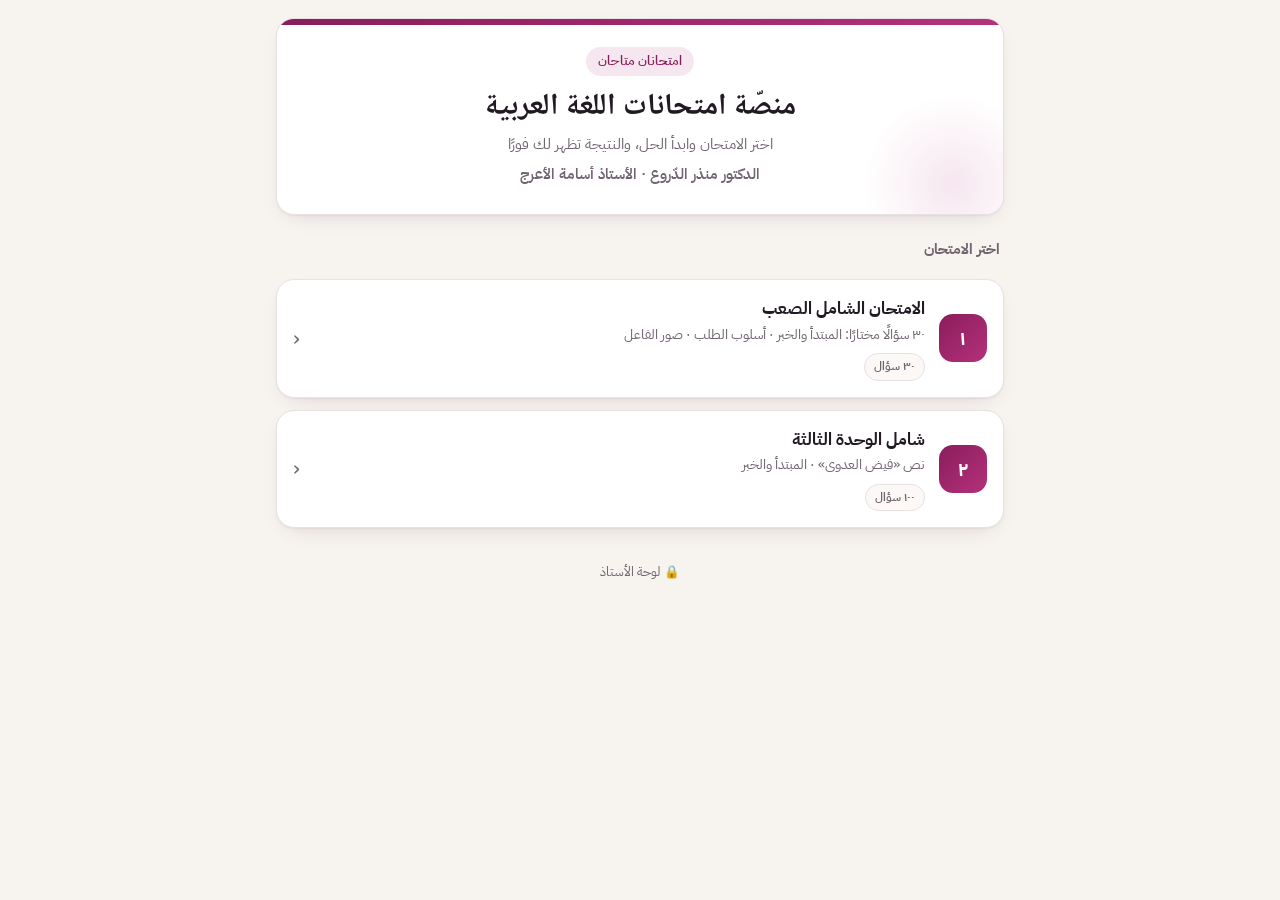
==== commit b9498757: "Add 30-question hard exam with explanations - New exam hard30: best questions from 3 worksheets (الم" ====
--- a/index.html
+++ b/index.html
@@ -165,7 +165,7 @@
     QMAP = {}; SECNAME = {};
     (EX.sections||[]).forEach(s=>SECNAME[s.id]=s.name);
     const cnt = {};
-    EX.questions.forEach(q=>{ cnt[q.s]=(cnt[q.s]||0)+1; QMAP[q.id] = {id:q.id, sec:q.s, n:cnt[q.s], text:q.q, opts:q.o, ans:q.a}; });
+    EX.questions.forEach(q=>{ cnt[q.s]=(cnt[q.s]||0)+1; QMAP[q.id] = {id:q.id, sec:q.s, n:cnt[q.s], text:q.q, opts:q.o, ans:q.a, exp:q.e||""}; });
     EX.counts = cnt;
   }
   cfg.sec="all";
@@ -251,7 +251,10 @@
   if(locked){
     html += a===q.ans ? `<div class="feedback ok">✓ إجابة صحيحة، أحسنت!</div>`
                       : `<div class="feedback no">✗ الإجابة الصحيحة: (${LET[q.ans]}) ${esc(q.opts[q.ans])}</div>`;
-  }
+    if(q.exp) html += `<div class="explain">💡 ${esc(q.exp)}</div>`;
+  }
+  $("#qcard").classList.toggle("no-anim", renderQ.last===q.id);
+  renderQ.last = q.id;
   $("#qcard").innerHTML = html;
   $("#qcard").querySelectorAll(".opt").forEach(b=>b.onclick=()=>choose(+b.dataset.k));
   $("#flagBtn").onclick=()=>{S.flags[q.id]=!S.flags[q.id]; if(!S.flags[q.id]) delete S.flags[q.id]; save(); renderQ();};
@@ -399,7 +402,7 @@
     return `<div class="card rv"><div class="qmeta"><span class="tag">${tag}</span>${st}</div>
       <div class="qtext">${qHTML(q)}</div><div class="opts">${q.opts.map((o,k)=>{
         let c="opt"; if(k===q.ans)c+=" right"; else if(k===a)c+=" wrong";
-        return `<div class="${c}"><span class="L">${LET[k]}</span><span>${esc(o)}</span></div>`}).join("")}</div></div>`;
+        return `<div class="${c}"><span class="L">${LET[k]}</span><span>${esc(o)}</span></div>`}).join("")}</div>${q.exp?`<div class="explain">💡 ${esc(q.exp)}</div>`:""}</div>`;
   }).join("");
 }
 function toast(msg){ const t=document.createElement("div"); t.className="toast"; t.textContent=msg; document.body.appendChild(t); setTimeout(()=>t.remove(),2200); }
--- a/assets/style.css
+++ b/assets/style.css
@@ -166,3 +166,5 @@
 .teacher-link{display:block;text-align:center;color:var(--muted);font-size:12.5px;margin-top:26px;text-decoration:none;padding:8px}
 .hero>*{position:relative;z-index:1}
 .hero::after{z-index:0}
+.explain{margin-top:12px;padding:12px 14px;border-radius:12px;background:var(--surface-2);border:1px solid var(--line);font-size:15px;line-height:1.8;color:var(--ink)}
+.no-anim .opt{animation:none}
